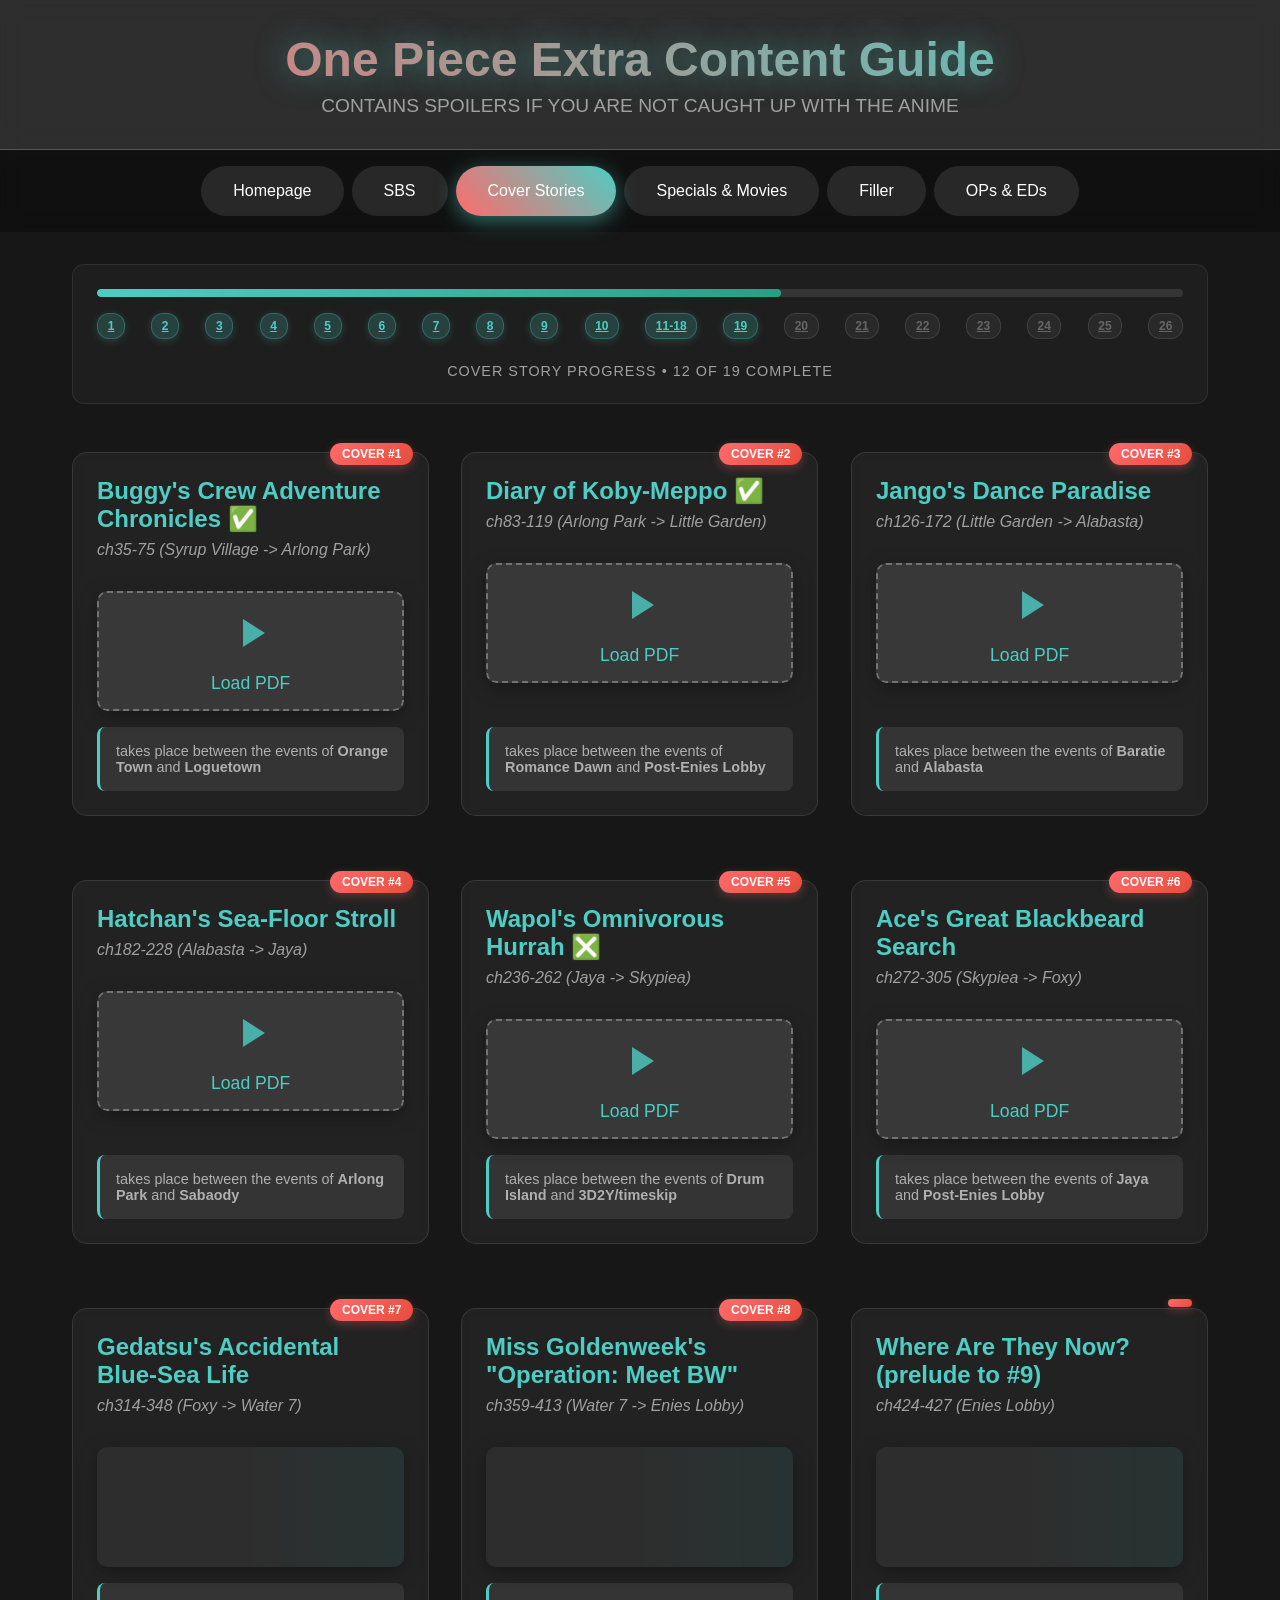
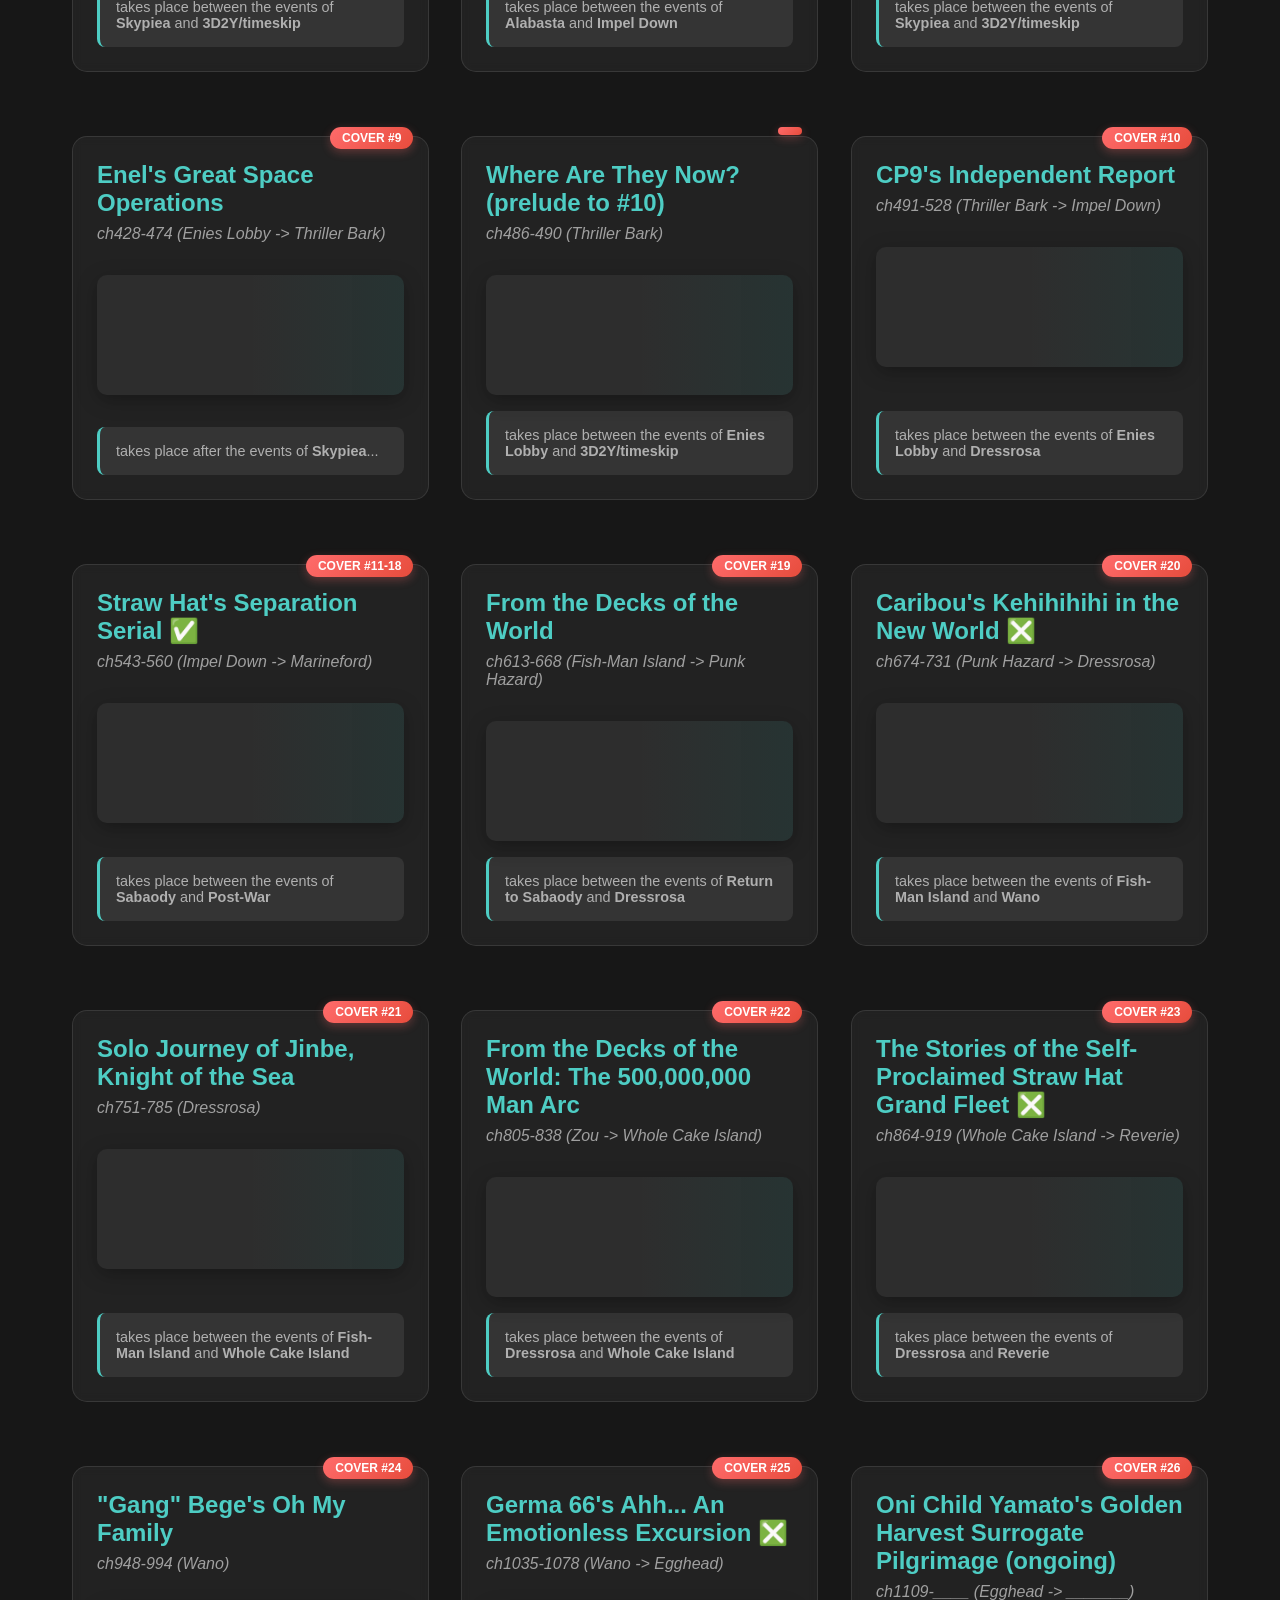
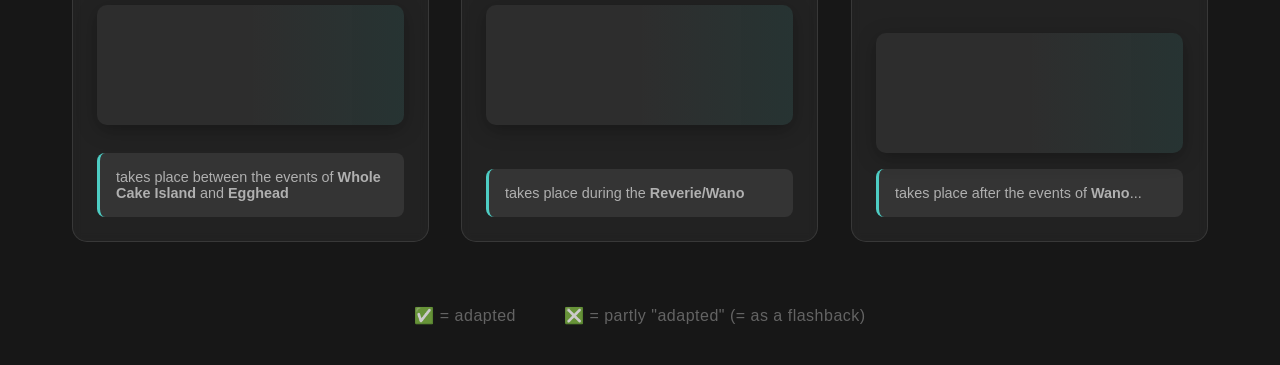
==== index.html @ 6fab6f2f "fix: (SBS) lightbox" ====
<!DOCTYPE html>
<html lang="en">
<head>
    <meta charset="UTF-8" />
    <meta name="viewport" content="width=device-width, initial-scale=1.0" />
    <title>Extra Content Guide</title>

    <!-- Favicon -->
    <link rel="icon" href="Luffy.ico">

    <!-- General Meta Tags -->
    <meta name="description" content="a comprehensive overview on all One Piece extra content" />

    <!-- Open Graph / Social Media Meta Tags -->
    <meta property="og:type" content="website" />
    <meta property="og:title" content="One Piece Extra Content Guide" />
    <meta property="og:description" content="a comprehensive overview on all One Piece extra content" />
    <meta property="og:image" content="https://strawhatfiles.github.io/extra-content/icon.jpg" />

    <!-- Twitter Card Meta Tags -->
    <meta name="twitter:card" content="summary" />
    <meta name="twitter:title" content="One Piece Extra Content Guide" />
    <meta name="twitter:description" content="a comprehensive overview on all One Piece extra content" />
    <meta name="twitter:image" content="https://strawhatfiles.github.io/extra-content/icon.jpg" />

    <!-- Preconnect to External Domains -->
    <link rel="preconnect" href="https://drive.google.com" />
    <link rel="preconnect" href="https://www.youtube-nocookie.com" />
    <link rel="preconnect" href="https://www.netflix.com" />

    <!-- Stylesheet + Version-Based Cache Busting -->
    <link rel="stylesheet" href="styles.css?v=0.9.3" />
    <script>const SITE_VERSION = "0.9.3";</script>
</head>
<body>
<div class="header">
    <h1>One Piece Extra Content Guide</h1>
    <p class="subtitle">CONTAINS SPOILERS IF YOU ARE NOT CAUGHT UP WITH THE ANIME</p>
</div>

<button id="scrollToggle" class="btn btn-secondary scroll-btn" aria-label="Scroll">
    <svg id="scrollIcon" xmlns="http://www.w3.org/2000/svg" width="20" height="20" fill="none" stroke="currentColor" stroke-width="2" stroke-linecap="round" stroke-linejoin="round" viewBox="0 0 24 24">
        <path d="m18 15-6-6-6 6" />
    </svg>
</button>

<div class="tab-container">
    <button class="tab" onclick="showTab('homepage')">Homepage</button>
    <button class="tab" onclick="showTab('sbs')">SBS</button>
    <button class="tab active" onclick="showTab('cover-stories')">Cover Stories</button>
    <button class="tab" onclick="showTab('specials-movies')">Specials & Movies</button>
    <button class="tab" onclick="showTab('filler')">Filler</button>
    <button class="tab" onclick="showTab('ops-eds')">OPs & EDs</button>
</div>

<div class="content">
    <!-- Homepage Tab -->
    <div id="homepage" class="tab-content"></div>

    <!-- (Important) SBS Tab -->
    <div id="sbs" class="tab-content">
        <h2 style="margin: 2rem 0; color: #4ecdc4;">Thousand Sunny</h2>

        <div class="warning-box" style="background: rgba(78, 205, 196, 0.15); border: 1px solid rgba(78, 205, 196, 0.3); color: #4ecdc4; border-left: 4px solid #4ecdc4; margin-bottom: 2rem;">
            <span class="warning-icon">📺</span>
            <div>
                There was a special, advertising movie #11, in which the Sunny was introduced by the Straw Hats, based on Oda's drawing & various blueprints from SBSs!
            </div>
        </div>

        <div class="sunny-gallery" style="display: grid; grid-template-columns: 1fr; gap: 1rem; margin-bottom: 2rem;">
            <div class="sunny-item">
                <img
                        src="embeds/SBS/Thousand Sunny (from special for 11th movie)/06 - The bathroom.webp"
                        alt="The bathroom"
                        style="width: 100%; height: auto; border-radius: 8px; box-shadow: 0 3px 15px rgba(0, 0, 0, 0.3); cursor: pointer;"
                        onclick="openLightbox(this.src)"
                />
                <p style="text-align: center; color: #888; font-size: 0.8rem; margin-top: 0.5rem; opacity: 0.8;">The bathroom</p>
            </div>

            <div class="sunny-item">
                <img
                        src="embeds/SBS/Thousand Sunny (from special for 11th movie)/01 - The boys' room.webp"
                        alt="The boys' room"
                        style="width: 100%; height: auto; border-radius: 8px; box-shadow: 0 3px 15px rgba(0, 0, 0, 0.3); cursor: pointer;"
                        onclick="openLightbox(this.src)"
                />
                <p style="text-align: center; color: #888; font-size: 0.8rem; margin-top: 0.5rem; opacity: 0.8;">The boys' room</p>
            </div>

            <div class="sunny-item">
                <img
                        src="embeds/SBS/Thousand Sunny (from special for 11th movie)/02 - The girls' room.webp"
                        alt="The girls' room"
                        style="width: 100%; height: auto; border-radius: 8px; box-shadow: 0 3px 15px rgba(0, 0, 0, 0.3); cursor: pointer;"
                        onclick="openLightbox(this.src)"
                />
                <p style="text-align: center; color: #888; font-size: 0.8rem; margin-top: 0.5rem; opacity: 0.8;">The girls' room</p>
            </div>

            <div class="sunny-item">
                <img
                        src="embeds/SBS/Thousand Sunny (from special for 11th movie)/03 - The kitchen.webp"
                        alt="The kitchen"
                        style="width: 100%; height: auto; border-radius: 8px; box-shadow: 0 3px 15px rgba(0, 0, 0, 0.3); cursor: pointer;"
                        onclick="openLightbox(this.src)"
                />
                <p style="text-align: center; color: #888; font-size: 0.8rem; margin-top: 0.5rem; opacity: 0.8;">The kitchen</p>
            </div>

            <div class="sunny-item">
                <img
                        src="embeds/SBS/Thousand Sunny (from special for 11th movie)/05 - The aquarium bar.webp"
                        alt="The aquarium bar"
                        style="width: 100%; height: auto; border-radius: 8px; box-shadow: 0 3px 15px rgba(0, 0, 0, 0.3); cursor: pointer;"
                        onclick="openLightbox(this.src)"
                />
                <p style="text-align: center; color: #888; font-size: 0.8rem; margin-top: 0.5rem; opacity: 0.8;">The aquarium bar</p>
            </div>

            <div class="sunny-item">
                <img
                        src="embeds/SBS/Thousand Sunny (from special for 11th movie)/07 - The library.webp"
                        alt="The library"
                        style="width: 100%; height: auto; border-radius: 8px; box-shadow: 0 3px 15px rgba(0, 0, 0, 0.3); cursor: pointer;"
                        onclick="openLightbox(this.src)"
                />
                <p style="text-align: center; color: #888; font-size: 0.8rem; margin-top: 0.5rem; opacity: 0.8;">The library</p>
            </div>

            <div class="sunny-item">
                <img
                        src="embeds/SBS/Thousand Sunny (from special for 11th movie)/08 - Usopp Factory.webp"
                        alt="Usopp Factory"
                        style="width: 100%; height: auto; border-radius: 8px; box-shadow: 0 3px 15px rgba(0, 0, 0, 0.3); cursor: pointer;"
                        onclick="openLightbox(this.src)"
                />
                <p style="text-align: center; color: #888; font-size: 0.8rem; margin-top: 0.5rem; opacity: 0.8;">Usopp Factory</p>
            </div>

            <div class="sunny-item">
                <img
                        src="embeds/SBS/Thousand Sunny (from special for 11th movie)/09 - Franky's workshop.webp"
                        alt="Franky's workshop"
                        style="width: 100%; height: auto; border-radius: 8px; box-shadow: 0 3px 15px rgba(0, 0, 0, 0.3); cursor: pointer;"
                        onclick="openLightbox(this.src)"
                />
                <p style="text-align: center; color: #888; font-size: 0.8rem; margin-top: 0.5rem; opacity: 0.8;">Franky's workshop</p>
            </div>

            <div class="sunny-item">
                <img
                        src="embeds/SBS/Thousand Sunny (from special for 11th movie)/04 - The sick bay.webp"
                        alt="The sick bay"
                        style="width: 100%; height: auto; border-radius: 8px; box-shadow: 0 3px 15px rgba(0, 0, 0, 0.3); cursor: pointer;"
                        onclick="openLightbox(this.src)"
                />
                <p style="text-align: center; color: #888; font-size: 0.8rem; margin-top: 0.5rem; opacity: 0.8;">The sick bay</p>
            </div>

            <div class="sunny-item">
                <img
                        src="embeds/SBS/Thousand Sunny (from special for 11th movie)/10 - Zoro's training room & crow's nest.webp"
                        alt="Zoro's training room and crow's nest"
                        style="width: 100%; height: auto; border-radius: 8px; box-shadow: 0 3px 15px rgba(0, 0, 0, 0.3); cursor: pointer;"
                        onclick="openLightbox(this.src)"
                />
                <p style="text-align: center; color: #888; font-size: 0.8rem; margin-top: 0.5rem; opacity: 0.8;">Zoro's training room & crow's nest</p>
            </div>
        </div>

        <div style="display: flex; gap: 2rem; margin: 2rem 0; align-items: flex-start;">
            <div style="flex: 1; min-width: 0;">
                <h2 style="margin: 0 0 1rem 0; color: #4ecdc4; font-size: 1.2rem;">7(+1) Warlords as Children <span style="color: #26887e; font-size: 0.8em;">(Vol. 63 – Fish-Man Island Arc)</span></h2>
                <img
                        src="embeds/SBS/SBS Vol.63 - Shichibukai as Children.webp"
                        alt="Shichibukai as Children"
                        style="width: 100%; height: auto; border-radius: 8px; box-shadow: 0 3px 15px rgba(0, 0, 0, 0.3); cursor: pointer;"
                        onclick="openLightbox(this.src)"
                />
                <p style="color: #888; font-size: 0.75rem; margin: 0.5rem 0 0 0; font-style: italic; text-align: center; width: 100%;">Jinbe, Mihawk, Moria, Hancock, Crocodile, Kuma, Doflamingo, Teach</p>
            </div>
            <div style="flex: 1; min-width: 0;">
                <h2 style="margin: 0 0 1rem 0; color: #4ecdc4; font-size: 1.2rem;">11(-2) Supernovas as Children <span style="color: #26887e; font-size: 0.8em;">(Vol. 64 – Fish-Man Island Arc)</span></h2>
                <img
                        src="embeds/SBS/SBS Vol.64 - non-Straw Hat Supernovas as Children.webp"
                        alt="Supernovas as Children"
                        style="width: 100%; height: auto; border-radius: 8px; box-shadow: 0 3px 15px rgba(0, 0, 0, 0.3); cursor: pointer;"
                        onclick="openLightbox(this.src)"
                />
                <p style="color: #888; font-size: 0.75rem; margin: 0.5rem 0 0 0; font-style: italic; text-align: center; width: 100%;">Apoo, Law, Killer, Drake, Bege, Hawkins, Bonney, Kidd, Urouge</p>
            </div>
        </div>
        <div class="warning-box yellow">
            <span class="warning-icon">📝</span>
            <div>
                <strong>Urouge in the present story has (the for Birkans typical) downward-pointing wings</strong> – just like all of Enel's troops (Satori, Gedatsu, Shura, Ohm, and the rest of his goons) did –
                <strong>however,</strong> according to this SBS, <strong>he seems to have been born(?) Skypiean</strong>.
            </div>
        </div>

        <h2 style="margin: 2rem 0; color: #4ecdc4;">...</h2>
    </div>

    <!-- Cover Stories Tab -->
    <div id="cover-stories" class="tab-content active">

        <div class="progress-counter">
            <div class="progress-bar-container">
                <div class="progress-bar">
                    <div class="progress-fill"></div>
                </div>
                <div class="progress-markers">
                    <a href="#cover-story-1" class="marker completed" data-number="1">1</a>
                    <a href="#cover-story-2" class="marker completed" data-number="2">2</a>
                    <a href="#cover-story-3" class="marker completed" data-number="3">3</a>
                    <a href="#cover-story-4" class="marker completed" data-number="4">4</a>
                    <a href="#cover-story-5" class="marker completed" data-number="5">5</a>
                    <a href="#cover-story-6" class="marker completed" data-number="6">6</a>
                    <a href="#cover-story-7" class="marker completed" data-number="7">7</a>
                    <a href="#cover-story-8" class="marker completed" data-number="8">8</a>
                    <a href="#cover-story-9" class="marker completed" data-number="9">9</a>
                    <a href="#cover-story-10" class="marker completed" data-number="10">10</a>
                    <a href="#cover-story-11_18" class="marker completed" data-number="11-18">11-18</a>
                    <a href="#cover-story-19" class="marker completed" data-number="19">19</a>
                    <a href="#cover-story-20" class="marker incomplete" data-number="20">20</a>
                    <a href="#cover-story-21" class="marker incomplete" data-number="21">21</a>
                    <a href="#cover-story-22" class="marker incomplete" data-number="22">22</a>
                    <a href="#cover-story-23" class="marker incomplete" data-number="23">23</a>
                    <a href="#cover-story-24" class="marker incomplete" data-number="24">24</a>
                    <a href="#cover-story-25" class="marker incomplete" data-number="25">25</a>
                    <a href="#cover-story-26" class="marker incomplete" data-number="26">26</a>
                </div>
            </div>
            <p class="progress-label">Cover Story Progress • 12 of 19 Complete</p>
        </div>

        <div class="load-all-container" id="mobileLoadAllContainer" style="display: none;">
            <button class="load-all-btn" onclick="loadAllPDFs()" id="loadAllBtn">
                <svg width="20" height="20" viewBox="0 0 24 24" fill="currentColor">
                    <path d="M8 5v14l11-7z" />
                </svg>
                Load All PDFs
            </button>
        </div>

        <div class="cover-stories-grid">
            <div class="cover-story" data-number="COVER #1" id="cover-story-1">
                <div class="cover-story-content">
                    <h3>Buggy's Crew Adventure Chronicles ✅</h3>
                    <p class="chapters">ch35-75 (Syrup Village -> Arlong Park)</p>
                    <div class="pdf-container" id="pdf-1"></div>
                    <div class="info-box">takes place between the events of <strong>Orange Town</strong> and <strong>Loguetown</strong></div>
                </div>
            </div>

            <div class="cover-story" data-number="COVER #2" id="cover-story-2">
                <div class="cover-story-content">
                    <h3>Diary of Koby-Meppo ✅</h3>
                    <p class="chapters">ch83-119 (Arlong Park -> Little Garden)</p>
                    <div class="pdf-container" id="pdf-2"></div>
                    <div class="info-box">takes place between the events of <strong>Romance Dawn</strong> and <strong>Post-Enies Lobby</strong></div>
                </div>
            </div>

            <div class="cover-story" data-number="COVER #3" id="cover-story-3">
                <div class="cover-story-content">
                    <h3>Jango's Dance Paradise</h3>
                    <p class="chapters">ch126-172 (Little Garden -> Alabasta)</p>
                    <div class="pdf-container" id="pdf-3"></div>
                    <div class="info-box">takes place between the events of <strong>Baratie</strong> and <strong>Alabasta</strong></div>
                </div>
            </div>

            <div class="cover-story" data-number="COVER #4" id="cover-story-4">
                <div class="cover-story-content">
                    <h3>Hatchan's Sea-Floor Stroll</h3>
                    <p class="chapters">ch182-228 (Alabasta -> Jaya)</p>
                    <div class="pdf-container" id="pdf-4"></div>
                    <div class="info-box">takes place between the events of <strong>Arlong Park</strong> and <strong>Sabaody</strong></div>
                </div>
            </div>

            <div class="cover-story" data-number="COVER #5" id="cover-story-5">
                <div class="cover-story-content">
                    <h3>Wapol's Omnivorous Hurrah ❎</h3>
                    <p class="chapters">ch236-262 (Jaya -> Skypiea)</p>
                    <div class="pdf-container" id="pdf-5"></div>
                    <div class="info-box">takes place between the events of <strong>Drum Island</strong> and <strong>3D2Y/timeskip</strong></div>
                </div>
            </div>

            <div class="cover-story" data-number="COVER #6" id="cover-story-6">
                <div class="cover-story-content">
                    <h3>Ace's Great Blackbeard Search</h3>
                    <p class="chapters">ch272-305 (Skypiea -> Foxy)</p>
                    <div class="pdf-container" id="pdf-6"></div>
                    <div class="info-box">takes place between the events of <strong>Jaya</strong> and <strong>Post-Enies Lobby</strong></div>
                </div>
            </div>

            <div class="cover-story" data-number="COVER #7" id="cover-story-7">
                <div class="cover-story-content">
                    <h3>Gedatsu's Accidental Blue-Sea Life</h3>
                    <p class="chapters">ch314-348 (Foxy -> Water 7)</p>
                    <div class="pdf-container" id="pdf-7"></div>
                    <div class="info-box">takes place between the events of <strong>Skypiea</strong> and <strong>3D2Y/timeskip</strong></div>
                </div>
            </div>

            <div class="cover-story" data-number="COVER #8" id="cover-story-8">
                <div class="cover-story-content">
                    <h3>Miss Goldenweek's "Operation: Meet BW"</h3>
                    <p class="chapters">ch359-413 (Water 7 -> Enies Lobby)</p>
                    <div class="pdf-container" id="pdf-8"></div>
                    <div class="info-box">takes place between the events of <strong>Alabasta</strong> and <strong>Impel Down</strong></div>
                </div>
            </div>

            <div class="cover-story">
                <div class="cover-story-content">
                    <h3>Where Are They Now? (prelude to #9)</h3>
                    <p class="chapters">ch424-427 (Enies Lobby)</p>
                    <div class="pdf-container" id="pdf-9"></div>
                    <div class="info-box">takes place between the events of <strong>Skypiea</strong> and <strong>3D2Y/timeskip</strong></div>
                </div>
            </div>

            <div class="cover-story" data-number="COVER #9" id="cover-story-9">
                <div class="cover-story-content">
                    <h3>Enel's Great Space Operations</h3>
                    <p class="chapters">ch428-474 (Enies Lobby -> Thriller Bark)</p>
                    <div class="pdf-container" id="pdf-10"></div>
                    <div class="info-box">takes place after the events of <strong>Skypiea</strong>...</div>
                </div>
            </div>

            <div class="cover-story">
                <div class="cover-story-content">
                    <h3>Where Are They Now? (prelude to #10)</h3>
                    <p class="chapters">ch486-490 (Thriller Bark)</p>
                    <div class="pdf-container" id="pdf-11"></div>
                    <div class="info-box">takes place between the events of <strong>Enies Lobby</strong> and <strong>3D2Y/timeskip</strong></div>
                </div>
            </div>

            <div class="cover-story" data-number="COVER #10" id="cover-story-10">
                <div class="cover-story-content">
                    <h3>CP9's Independent Report</h3>
                    <p class="chapters">ch491-528 (Thriller Bark -> Impel Down)</p>
                    <div class="pdf-container" id="pdf-12"></div>
                    <div class="info-box">takes place between the events of <strong>Enies Lobby</strong> and <strong>Dressrosa</strong></div>
                </div>
            </div>

            <div class="cover-story" data-number="COVER #11-18" id="cover-story-11_18">
                <div class="cover-story-content">
                    <h3>Straw Hat's Separation Serial ✅</h3>
                    <p class="chapters">ch543-560 (Impel Down -> Marineford)</p>
                    <div class="pdf-container" id="pdf-13"></div>
                    <div class="info-box">takes place between the events of <strong>Sabaody</strong> and <strong>Post-War</strong></div>
                </div>
            </div>

            <div class="cover-story" data-number="COVER #19" id="cover-story-19">
                <div class="cover-story-content">
                    <h3>From the Decks of the World</h3>
                    <p class="chapters">ch613-668 (Fish-Man Island -> Punk Hazard)</p>
                    <div class="pdf-container" id="pdf-14"></div>
                    <div class="info-box">takes place between the events of <strong>Return to Sabaody</strong> and <strong>Dressrosa</strong></div>
                </div>
            </div>

            <div class="cover-story" data-number="COVER #20" id="cover-story-20">
                <div class="cover-story-content">
                    <h3>Caribou's Kehihihihi in the New World ❎</h3>
                    <p class="chapters">ch674-731 (Punk Hazard -> Dressrosa)</p>
                    <div class="pdf-container" id="pdf-15"></div>
                    <div class="info-box">takes place between the events of <strong>Fish-Man Island</strong> and <strong>Wano</strong></div>
                </div>
            </div>

            <div class="cover-story" data-number="COVER #21" id="cover-story-21">
                <div class="cover-story-content">
                    <h3>Solo Journey of Jinbe, Knight of the Sea</h3>
                    <p class="chapters">ch751-785 (Dressrosa)</p>
                    <div class="pdf-container" id="pdf-16"></div>
                    <div class="info-box">takes place between the events of <strong>Fish-Man Island</strong> and <strong>Whole Cake Island</strong></div>
                </div>
            </div>

            <div class="cover-story" data-number="COVER #22" id="cover-story-22">
                <div class="cover-story-content">
                    <h3>From the Decks of the World: The 500,000,000 Man Arc</h3>
                    <p class="chapters">ch805-838 (Zou -> Whole Cake Island)</p>
                    <div class="pdf-container" id="pdf-17"></div>
                    <div class="info-box">takes place between the events of <strong>Dressrosa</strong> and <strong>Whole Cake Island</strong></div>
                </div>
            </div>

            <div class="cover-story" data-number="COVER #23" id="cover-story-23">
                <div class="cover-story-content">
                    <h3>The Stories of the Self-Proclaimed Straw Hat Grand Fleet ❎</h3>
                    <p class="chapters">ch864-919 (Whole Cake Island -> Reverie)</p>
                    <div class="pdf-container" id="pdf-18"></div>
                    <div class="info-box">takes place between the events of <strong>Dressrosa</strong> and <strong>Reverie</strong></div>
                </div>
            </div>

            <div class="cover-story" data-number="COVER #24" id="cover-story-24">
                <div class="cover-story-content">
                    <h3>"Gang" Bege's Oh My Family</h3>
                    <p class="chapters">ch948-994 (Wano)</p>
                    <div class="pdf-container" id="pdf-19"></div>
                    <div class="info-box">takes place between the events of <strong>Whole Cake Island</strong> and <strong>Egghead</strong></div>
                </div>
            </div>

            <div class="cover-story" data-number="COVER #25" id="cover-story-25">
                <div class="cover-story-content">
                    <h3>Germa 66's Ahh... An Emotionless Excursion ❎</h3>
                    <p class="chapters">ch1035-1078 (Wano -> Egghead)</p>
                    <div class="pdf-container" id="pdf-20"></div>
                    <div class="info-box">takes place during the <strong>Reverie/Wano</strong></div>
                </div>
            </div>

            <div class="cover-story" data-number="COVER #26" id="cover-story-26">
                <div class="cover-story-content">
                    <h3>Oni Child Yamato's Golden Harvest Surrogate Pilgrimage (ongoing)</h3>
                    <p class="chapters">ch1109-____ (Egghead -> _______)</p>
                    <div class="pdf-container" id="pdf-21"></div>
                    <div class="info-box">takes place after the events of <strong>Wano</strong>...</div>
                </div>
            </div>
        </div>

        <div class="legend-notice">
            ✅ = adapted
            <span>❎ = partly "adapted" (= as a flashback)</span>
        </div>
    </div>

    <!-- Specials & Movies Tab -->
    <div id="specials-movies" class="tab-content">
        <div class="warning-box" style="background: rgba(78, 205, 196, 0.15); border: 1px solid rgba(78, 205, 196, 0.3); color: #4ecdc4; border-left: 4px solid #4ecdc4; margin-bottom: 2rem;">
            <span class="warning-icon">📁</span>
            <div>
                All Movies and Specials that aren't on streaming platforms in NA are in this
                <a
                        href="https://drive.google.com/drive/u/0/folders/1_UN22z2VXOKHL72rzLJpDbEVxyOMoynZ"
                        style="color: #ff6b6b; text-decoration: underline; transition: all 0.3s ease;"
                        target="_blank"
                        onmouseover="this.style.color='#4ecdc4'; this.style.transform='translateX(3px)'"
                        onmouseout="this.style.color='#ff6b6b'; this.style.transform='translateX(0)'"
                >
                    Google Drive
                </a>
                .
                <div></div>
                <strong>They do have subtitles, but to display them you have to download the video & view it using VLC Media Player!</strong>
            </div>
        </div>

        <h2 style="margin: 2rem 0; color: #4ecdc4;">Canon Specials</h2>

        <div class="specials-grid">
            <div class="special-item">
                <h4>Monsters: 103 Mercies Dragon Damnation (2024)</h4>
                <div class="special-embed" style="aspect-ratio: unset; height: auto;">
                    <img src="embeds/posters/Monsters.jpg" alt="Monsters: 103 Mercies Dragon Damnation" />
                </div>
                <p>This is an adaptation of a one-shot, that was written by Oda in 1994, before he started working on One Piece.</p>
                <p><em>Despite being a standalone, its main lead is part of the One Piece canon.</em></p>
                <p class="episodes"><a href="https://www.netflix.com/title/81733654" class="special-link" target="_blank">Viewable on Netflix</a><span style="color: #d0d0d0; margin-left: 10px;">(25min)</span></p>
            </div>

            <div class="special-item">
                <div class="title-with-download">
                    <h4>One Piece Film Strong World: Episode 0 (2010)</h4>
                    <a href="https://drive.google.com/uc?export=download&id=1dO-WvswITNLInom-td2bHo0qh28fzYtr" class="download-btn" target="_blank">
                        <svg width="16" height="16" viewBox="0 0 16 16" fill="currentColor">
                            <path d="M8 12l-4-4h2.5V2h3v6H12l-4 4z" />
                            <path d="M2 14h12v1H2v-1z" />
                        </svg>
                    </a>
                </div>
                <div class="special-embed clickable-video" onclick="window.open('https://drive.google.com/file/d/1dO-WvswITNLInom-td2bHo0qh28fzYtr/preview', '_blank')">
                    <img src="embeds/posters/Episode 0.png" alt="One Piece Film Strong World: Episode 0" />
                    <div class="play-overlay">
                        <svg width="64" height="64" viewBox="0 0 24 24" fill="currentColor">
                            <path d="M8 5v14l11-7z" />
                        </svg>
                    </div>
                </div>
                <p>This is an adaptation of the one-shot "Chapter 0", which was written by Oda and released alongside one of the Marineford chapters.</p>
                <p>
                    <em>The events of this episode are canon & <u>also good to have as context going into Movie #10 (One Piece Film: Strong World)</u>.</em>
                </p>
                <div class="warning-box yellow">
                    <span class="warning-icon">⚠️</span>
                    For some reason they thought it would be a good idea to basically spoil the majority of the movie in the preview for this episode...
                    <strong>So be careful & skip about a quarter of the way into the video, and then backtrack to 1:45</strong>
                </div>
                <div class="warning-box" style="background: rgba(78, 205, 196, 0.15); border: 1px solid rgba(78, 205, 196, 0.3); color: #4ecdc4; border-left: 4px solid #4ecdc4;">
                    <span class="warning-icon">🎵</span>
                    <div>
                        <strong>Important:</strong> For better audio quality, go to <em>Audio → Audio Track →</em> and change it to
                        <strong>
                            <em>"Japanese 2.0 <u>DVD</u> - [Japanese]"</em>
                        </strong>
                    </div>
                </div>
            </div>
        </div>

        <h2 style="margin: 2rem 0; color: #4ecdc4;">Movies <span style="color: #26887e; font-size: 0.8em;">(written and/or supervised by Oda)</span></h2>

        <div class="specials-grid">
            <div class="special-item">
                <h4>#10 – One Piece Film: Strong World (2009)</h4>
                <p>takes place between the events of Thriller Bark and Sabaody</p>
                <div class="special-embed movie-poster">
                    <img src="embeds/posters/Strong World.png" alt="One Piece Film: Strong World" />
                </div>
                <p class="episodes" style="display: flex; justify-content: space-between; align-items: baseline;">
                            <span>
                                <a href="https://www.netflix.com/title/80998781" class="special-link" target="_blank">Viewable on Netflix</a>
                                <span style="color: #d0d0d0; margin-left: 10px;">(1h 55m)</span>
                            </span>
                    <span style="color: #888; font-size: 0.8em; font-style: italic; line-height: 1;">recommended to watch "Episode 0" before this</span>
                </p>
            </div>

            <div class="special-item">
                <h4>#12 – One Piece Film: Z (2012)</h4>
                <p>takes place between the events of Fish-Man Island and Punk Hazard</p>
                <div class="special-embed movie-poster">
                    <img src="embeds/posters/Z.jpg" alt="One Piece Film: Z" />
                </div>
                <p class="episodes"><a href="https://www.netflix.com/title/80198443" class="special-link" target="_blank">Viewable on Netflix</a><span style="color: #d0d0d0; margin-left: 10px;">(1h 48m)</span></p>
            </div>
        </div>

        <h2 style="margin: 2rem 0; color: #4ecdc4;">Non-Canon Specials <span style="color: #26887e; font-size: 0.8em;">(all ~5min)</span></h2>

        <div class="non-canon-grid">
            <div class="nissin-container">
                <h4>Nissin "Hungry Days" Cup Noodle - Promotional Series <span style="color: #26887e; font-size: 0.8em;">(by Studio Shaft)</span></h4>
                <div class="nissin-grid">
                    <div class="nissin-item">
                        <h5>Zoro</h5>
                        <div class="nissin-embed clickable-video" onclick="window.open('https://www.youtube-nocookie.com/embed/FgXzaiYKRaI?si=w2sRvd7zXvD_vtFb', '_blank')">
                            <img src="embeds/thumbnails/Hungry Days/Zoro.jpg" alt="Zoro" />
                            <div class="play-overlay">
                                <svg width="64" height="64" viewBox="0 0 24 24" fill="currentColor">
                                    <path d="M8 5v14l11-7z" />
                                </svg>
                            </div>
                        </div>
                    </div>

                    <div class="nissin-item">
                        <h5>Nami</h5>
                        <div class="nissin-embed clickable-video" onclick="window.open('https://www.youtube-nocookie.com/embed/vHU7UrD8atY?si=j8A7Vdhqvw0U6XHY', '_blank')">
                            <img src="embeds/thumbnails/Hungry Days/Nami.jpg" alt="Nami" />
                            <div class="play-overlay">
                                <svg width="64" height="64" viewBox="0 0 24 24" fill="currentColor">
                                    <path d="M8 5v14l11-7z" />
                                </svg>
                            </div>
                        </div>
                    </div>

                    <div class="nissin-item">
                        <h5>Vivi</h5>
                        <div class="nissin-embed clickable-video" onclick="window.open('https://www.youtube-nocookie.com/embed/H72C0CzereI?si=oteElik737fZEsyV', '_blank')">
                            <img src="embeds/thumbnails/Hungry Days/Vivi.jpg" alt="Vivi" />
                            <div class="play-overlay">
                                <svg width="64" height="64" viewBox="0 0 24 24" fill="currentColor">
                                    <path d="M8 5v14l11-7z" />
                                </svg>
                            </div>
                        </div>
                    </div>

                    <div class="nissin-item">
                        <h5>Marineford</h5>
                        <div class="nissin-embed clickable-video" onclick="window.open('https://www.youtube-nocookie.com/embed/U4-71D75KcI?si=T5kKyxoCo4maXYrx', '_blank')">
                            <img src="embeds/thumbnails/Hungry Days/Marineford.jpg" alt="Marineford" />
                            <div class="play-overlay">
                                <svg width="64" height="64" viewBox="0 0 24 24" fill="currentColor">
                                    <path d="M8 5v14l11-7z" />
                                </svg>
                            </div>
                        </div>
                    </div>
                </div>

                <div class="bump-of-chicken-section">
                    <h5>Hungry Days × One Piece × Bump of Chicken</h5>
                    <p class="bump-disclaimer">Animated music video of the full song (by Bump of Chicken) from the 4 short Nissin Noodle commercials</p>
                    <div class="bump-embed clickable-video" onclick="window.open('https://www.youtube-nocookie.com/embed/x5Prd-CQNnk?si=BWhbDbmSxOIHL6Gb', '_blank')">
                        <img src="embeds/thumbnails/Bump of Chicken.jpg" alt="Hungry Days × One Piece × Bump of Chicken" />
                        <div class="play-overlay">
                            <svg width="64" height="64" viewBox="0 0 24 24" fill="currentColor">
                                <path d="M8 5v14l11-7z"/>
                            </svg>
                        </div>
                    </div>
                </div>
            </div>

            <div class="extra-content-divider">
                <div class="extra-content-label">
                            <span>
                                <svg viewBox="0 0 24 24">
                                    <path d="M12 2l3.09 6.26L22 9.27l-5 4.87 1.18 6.88L12 17.77l-6.18 3.25L7 14.14 2 9.27l6.91-1.01L12 2z" />
                                </svg>
                                Fun Extra Side Content
                                <svg viewBox="0 0 24 24">
                                    <path d="M12 2l3.09 6.26L22 9.27l-5 4.87 1.18 6.88L12 17.77l-6.18 3.25L7 14.14 2 9.27l6.91-1.01L12 2z" />
                                </svg>
                            </span>
                </div>
            </div>

            <div class="non-canon-row-1">
                <div class="non-canon-item">
                    <div class="title-with-download">
                        <h4>Jango's Dance Carnival</h4>
                        <a href="https://drive.google.com/uc?export=download&id=1v_w9zLJB4Ugf3tBjqUPnC5J2Pq9dWjLC" class="download-btn" target="_blank">
                            <svg width="16" height="16" viewBox="0 0 16 16" fill="currentColor">
                                <path d="M8 12l-4-4h2.5V2h3v6H12l-4 4z" />
                                <path d="M2 14h12v1H2v-1z" />
                            </svg>
                        </a>
                    </div>
                    <div class="non-canon-embed clickable-video" onclick="window.open('https://drive.google.com/file/d/1v_w9zLJB4Ugf3tBjqUPnC5J2Pq9dWjLC/preview', '_blank')">
                        <img src="embeds/posters/Jango's Dance Carnival.png" alt="Jango's Dance Carnival" />
                        <div class="play-overlay">
                            <svg width="64" height="64" viewBox="0 0 24 24" fill="currentColor">
                                <path d="M8 5v14l11-7z" />
                            </svg>
                        </div>
                    </div>
                </div>

                <div class="non-canon-item">
                    <div class="title-with-download">
                        <h4>Soccer King of Dreams</h4>
                        <a href="https://drive.google.com/uc?export=download&id=1OSjAd2iq4zgGgd87gdqY43Y8VfzirxFF" class="download-btn" target="_blank">
                            <svg width="16" height="16" viewBox="0 0 16 16" fill="currentColor">
                                <path d="M8 12l-4-4h2.5V2h3v6H12l-4 4z" />
                                <path d="M2 14h12v1H2v-1z" />
                            </svg>
                        </a>
                    </div>
                    <div class="non-canon-embed clickable-video" onclick="window.open('https://drive.google.com/file/d/1OSjAd2iq4zgGgd87gdqY43Y8VfzirxFF/preview', '_blank')">
                        <img src="embeds/posters/Soccer King of Dreams.png" alt="Soccer King of Dreams" />
                        <div class="play-overlay">
                            <svg width="64" height="64" viewBox="0 0 24 24" fill="currentColor">
                                <path d="M8 5v14l11-7z" />
                            </svg>
                        </div>
                    </div>
                </div>

                <div class="non-canon-item">
                    <div class="title-with-download">
                        <h4>The Pirate Baseball King</h4>
                        <a href="https://drive.google.com/uc?export=download&id=1rqYl8RCaqb8qz_1TbgvvV3AhWhIwm3zs" class="download-btn" target="_blank">
                            <svg width="16" height="16" viewBox="0 0 16 16" fill="currentColor">
                                <path d="M8 12l-4-4h2.5V2h3v6H12l-4 4z" />
                                <path d="M2 14h12v1H2v-1z" />
                            </svg>
                        </a>
                    </div>
                    <div class="non-canon-embed clickable-video" onclick="window.open('https://drive.google.com/file/d/1rqYl8RCaqb8qz_1TbgvvV3AhWhIwm3zs/preview', '_blank')">
                        <img src="embeds/posters/The Pirate Baseball King.png" alt="The Pirate Baseball King" />
                        <div class="play-overlay">
                            <svg width="64" height="64" viewBox="0 0 24 24" fill="currentColor">
                                <path d="M8 5v14l11-7z" />
                            </svg>
                        </div>
                    </div>
                </div>
            </div>
        </div>

        <h2 style="margin: 2rem 0; color: #4ecdc4;">Non-Canon Movies <span style="color: #26887e; font-size: 0.8em;">(both =1h 35m)</span><span style="color: #26887e; font-size: 0.8em;"></span></h2>

        <div class="specials-grid">
            <div class="special-item">
                <div class="title-with-download">
                    <h4>#04 – One Piece The Movie: Dead End Adventure (2003)</h4>
                    <a href="https://drive.google.com/uc?export=download&id=1TO2XXpoBMhWogbIaAxOibeBE6MoiPJ8T" class="download-btn" target="_blank">
                        <svg width="16" height="16" viewBox="0 0 16 16" fill="currentColor">
                            <path d="M8 12l-4-4h2.5V2h3v6H12l-4 4z" />
                            <path d="M2 14h12v1H2v-1z" />
                        </svg>
                    </a>
                </div>
                <p>takes place between the events of Alabasta and Jaya</p>
                <div class="special-embed clickable-video" onclick="window.open('https://drive.google.com/file/d/1TO2XXpoBMhWogbIaAxOibeBE6MoiPJ8T/preview', '_blank')">
                    <img src="embeds/posters/Dead End Adventure.png" alt="One Piece The Movie: Dead End Adventure" />
                    <div class="play-overlay">
                        <svg width="64" height="64" viewBox="0 0 24 24" fill="currentColor">
                            <path d="M8 5v14l11-7z" />
                        </svg>
                    </div>
                </div>
            </div>

            <div class="special-item">
                <h4>#07 – One Piece The Movie: The Giant Mechanical Soldier of Karakuri Castle (2006)</h4>
                <p>takes place between the events of Skypiea and Water 7</p>
                <div class="warning-box yellow">
                    <span class="warning-icon">⚠️</span>
                    File was taken down
                </div>
            </div>
        </div>
    </div>

    <!-- Filler Tab -->
    <div id="filler" class="tab-content">
        <div class="filler-timeline">
            <div class="filler-item">
                <div class="episode-count">7.5</div>
                <div class="filler-header">
                    <h3 class="filler-title">Warship Island Arc</h3>
                    <span class="filler-episodes">Eps. 54-61</span>
                </div>
                <p class="filler-description">
                    This is the first filler arc in One Piece and follows the Straw Hats <span class="spoiler" onclick="toggleSpoiler(this)">rescuing a girl and a dragon</span>. The person they throw overboard, on the way up Reverse
                    Mountain, is <span class="spoiler" onclick="toggleSpoiler(this)">one of the antagonists of the arc</span>.
                </p>
                <div class="filler-note">
                    Episode 54 (until 7:45) and Episode 61 (from 13:20 onward) are canon material!
                </div>
            </div>

            <div class="filler-item">
                <div class="episode-count">4</div>
                <div class="filler-header">
                    <h3 class="filler-title">mid-Alabasta Padding</h3>
                    <span class="filler-episodes">Eps. 98-99, 101-102</span>
                </div>
                <p class="filler-description">Wacky adventures with Ace while traveling the desert in Alabasta</p>
                <div class="filler-note">
                    Episode 101 (from 20:50 to END) is canon material!
                </div>
            </div>

            <div class="filler-item">
                <div class="episode-count">5</div>
                <div class="filler-header">
                    <h3 class="filler-title">post-Alabasta (Character-centered)</h3>
                    <span class="filler-episodes">Eps. 131-135</span>
                </div>
                <p class="filler-description">Nice introduction to Robin. Focuses on the Straw Hats and how they interact with each other and the world.</p>
            </div>

            <div class="filler-item">
                <div class="episode-count">3</div>
                <div class="filler-header">
                    <h3 class="filler-title">Goat Island Arc</h3>
                    <span class="filler-episodes">Eps. 136-138</span>
                </div>
                <p class="filler-description">One of the fillers before Jaya. Straw Hats find <span class="spoiler" onclick="toggleSpoiler(this)">an uncharted island that is occupied by an old man and a bunch of goats</span>.</p>
            </div>

            <div class="filler-item">
                <div class="episode-count">5</div>
                <div class="filler-header">
                    <h3 class="filler-title">Ruluka Island Arc</h3>
                    <span class="filler-episodes">Eps. 139-143</span>
                </div>
                <p class="filler-description">
                    One of the fillers before Jaya. Follows the Straw Hats as they discover <span class="spoiler" onclick="toggleSpoiler(this)">an island that is ruled by a dictator who overworks his people</span>.
                </p>
            </div>

            <div class="filler-item">
                <div class="episode-count">11.5</div>
                <div class="filler-header">
                    <h3 class="filler-title">G-8 Arc</h3>
                    <span class="filler-episodes">Eps. 195-206</span>
                </div>
                <p class="filler-description">Fan-beloved filler arc. Must-watch!! – Begins with Episode 195 (from 16:20 onward)</p>
                <div class="filler-note">
                    Episode 203 (from 13:30 to 20:00) is canon material!
                </div>
            </div>

            <div class="filler-item">
                <div class="episode-count">4</div>
                <div class="filler-header">
                    <h3 class="filler-title">mid-Foxy Padding</h3>
                    <span class="filler-episodes">Eps. 213-216</span>
                </div>
                <p class="filler-description">More Foxy. Could you wish for anything better than that...?</p>
            </div>

            <div class="filler-item">
                <div class="episode-count">5</div>
                <div class="filler-header">
                    <h3 class="filler-title">Ocean's Dream Arc</h3>
                    <span class="filler-episodes">Eps. 220-224</span>
                </div>
                <p class="filler-description">Filler based on a One Piece videogame for the PlayStation</p>
            </div>

            <div class="filler-item">
                <div class="episode-count">1.5</div>
                <div class="filler-header">
                    <h3 class="filler-title">Foxy's Return Arc</h3>
                    <span class="filler-episodes">Eps. 225-226</span>
                </div>
                <p class="filler-description">Somehow Palpatine returned</p>
                <div class="filler-note">
                    Episode 225 (from 02:00 to 03:00) and Episode 226 (from 15:00 onward) are canon material!
                </div>
            </div>

            <div class="filler-item special-filler">
                <div class="episode-count">1~5</div>
                <div class="filler-header">
                    <h3 class="filler-title">Straw Hat Theater</h3>
                    <span class="filler-episodes">Eps. 279-283</span>
                </div>
                <p class="filler-description">Funny 3-min-shorts at the end of each of the 5 episodes (which just recap all of the Straw Hats' flashback)</p>
            </div>

            <div class="filler-item special-filler">
                <div class="episode-count">3</div>
                <div class="filler-header">
                    <h3 class="filler-title">Boss Luffy Historical Special (pt.1)</h3>
                    <span class="filler-episodes">Eps. 291-292, 303</span>
                </div>
                <p class="filler-description">Filler/special that is set in 19th century Japan</p>
            </div>

            <div class="filler-item">
                <div class="episode-count">3</div>
                <div class="filler-header">
                    <h3 class="filler-title">mid-PEL Padding (Character-centered)</h3>
                    <span class="filler-episodes">Eps. 317-319</span>
                </div>
                <p class="filler-description">Character-centered filler episodes during Post-Enies Lobby; similar to post-Alabasta ones. Episode 319 is a must!</p>
            </div>

            <div class="filler-item">
                <div class="episode-count">10</div>
                <div class="filler-header">
                    <h3 class="filler-title">Ice Hunter Arc</h3>
                    <span class="filler-episodes">Eps. 326-335</span>
                </div>
                <p class="filler-description">Chronicles the journey of the Straw Hat Pirates from Water 7, into the Florian Triangle, coming close to a winter island.</p>
                <div class="filler-note">
                    Episode 326 (from 06:51 to 10:30) is canon material showing features of the Sunny!
                </div>
            </div>

            <div class="filler-item special-filler">
                <div class="episode-count">1</div>
                <div class="filler-header">
                    <h3 class="filler-title">Chopperman Saves the Day! Protect the Shoreline TV Station</h3>
                    <span class="filler-episodes">Ep. 336</span>
                </div>
                <p class="filler-description">PEAK CINEMA. Introduction to Chopperman was the Strawhat Theater at the end of Episode 279 (last ~3 min)</p>
            </div>

            <div class="filler-item">
                <div class="episode-count">3</div>
                <div class="filler-header">
                    <h3 class="filler-title">Spa Island Arc (post-Thriller Bark)</h3>
                    <span class="filler-episodes">Eps. 382-384</span>
                </div>
                <p class="filler-description">Nice introduction to Brook. The Straw Hats discover a spa island and meet with some interesting characters (you'll never guess who)</p>
            </div>

            <div class="filler-item special-filler">
                <div class="episode-count">2</div>
                <div class="filler-header">
                    <h3 class="filler-title">Boss Luffy Historical Special (pt.2)</h3>
                    <span class="filler-episodes">Eps. 406-407</span>
                </div>
                <p class="filler-description">Filler/special that is set in 19th century Japan</p>
            </div>

            <div class="filler-item">
                <div class="episode-count">4</div>
                <div class="filler-header">
                    <h3 class="filler-title">Little East Blue Arc</h3>
                    <span class="filler-episodes">Eps. 426-429</span>
                </div>
                <p class="filler-description">Filler that is meant to lead into movie #10 (One Piece Film: Strong World) – Episode 0 serves a better purpose tho</p>
            </div>

            <div class="filler-item">
                <div class="episode-count">2</div>
                <div class="filler-header">
                    <h3 class="filler-title">Special Retrospective Before Marineford</h3>
                    <span class="filler-episodes">Eps. 457-458</span>
                </div>
                <p class="filler-description">"The Siblings' Vow!" recap episodes, for what happened before Ace got caught by Blackbeard</p>
            </div>

            <div class="filler-item special-filler">
                <div class="episode-count">2</div>
                <div class="filler-header">
                    <h3 class="filler-title">The Strongest Tag-Team! Luffy and Toriko's Hard Struggle!</h3>
                    <span class="filler-episodes">Ep. 492</span>
                </div>
                <p class="filler-description">Crossover episode with Toriko – first half to this is Toriko Episode 1</p>
            </div>

            <div class="filler-item special-filler">
                <div class="episode-count">2</div>
                <div class="filler-header">
                    <h3 class="filler-title">Team Formation! Save Chopper</h3>
                    <span class="filler-episodes">Ep. 542</span>
                </div>
                <p class="filler-description">Crossover episode with Toriko – first half to this is Toriko Episode 51</p>
            </div>

            <div class="filler-item">
                <div class="episode-count">4</div>
                <div class="filler-header">
                    <h3 class="filler-title">Z's Ambition Arc</h3>
                    <span class="filler-episodes">Eps. 575-578</span>
                </div>
                <p class="filler-description">Filler that is meant to lead into movie #12 (One Piece Film: Z) – Begins with Episode 574 (from 22:50 onward)</p>
            </div>

            <div class="filler-item special-filler">
                <div class="episode-count">2</div>
                <div class="filler-header">
                    <h3 class="filler-title">History's Strongest Collaboration vs. Glutton of the Sea</h3>
                    <span class="filler-episodes">Ep. 590</span>
                </div>
                <p class="filler-description">Crossover episode with Toriko & Dragon Ball Z – first half to this is Toriko Episode 99</p>
            </div>

            <div class="filler-item">
                <div class="episode-count">3</div>
                <div class="filler-header">
                    <h3 class="filler-title">Caesar's Retrieval Arc</h3>
                    <span class="filler-episodes">Eps. 626-628</span>
                </div>
                <p class="filler-description">The already-kidnapped Caesar gets kidnapped... – Begins with Episode 625 (from 22:40 onward)</p>
                <div class="filler-note">
                    Episode 628 (from 19:20 onward) is canon material!
                </div>
            </div>

            <div class="filler-item">
                <div class="episode-count">= 89</div>
                <div class="filler-header">
                    <h3 class="filler-title">up-to-date until</h3>
                    <span class="filler-episodes">Ep. 745</span>
                </div>
                <p class="filler-description">...</p>
            </div>
        </div>
    </div>

    <!-- OPs & EDs Tab -->
    <div id="ops-eds" class="tab-content">
        <div class="ops-eds-list">
            <h2 style="margin: 2rem 0; color: #4ecdc4;">Openings</h2>

            <div class="ops-eds-item four-three">
                <div class="ops-eds-content">
                    <h4>One Piece (4Kids Pirate Rap) – Opening</h4>
                    <p class="episodes">Episodes 1-143*</p>
                    <p>Opening theme used in every episode of the 4Kids Dub.</p>
                    <p></p>
                    <p></p>
                    <p class="episodes" style="color: #888; font-size: 1.1em; line-height: 1.3; margin-top: 0.5rem;">
                        * discontinued; with the 4Kids Dub ending on the episode with the old ship coming crashing down from Skypiea, straight onto the Straw Hats, looking like every last one of them is about to be blown into
                        smithereens ⚰️😔🪦🕊️💔
                    </p>
                </div>
                <div class="ops-eds-video clickable-video" onclick="window.open('https://www.youtube-nocookie.com/embed/kwYP8IOU4P0?si=ZBot1eLiVgsnhV3E', '_blank')">
                    <img src="embeds/thumbnails/4Kids.jpg" alt="One Piece 4Kids Opening: Pirate Rap" style="width: 100%; height: 100%; object-fit: cover;" />
                    <div class="play-overlay">
                        <svg width="64" height="64" viewBox="0 0 24 24" fill="currentColor">
                            <path d="M8 5v14l11-7z" />
                        </svg>
                    </div>
                </div>
            </div>

            <p class="episodes" style="color: #4ecdc4; font-size: 1.8em; font-style: italic; line-height: 1.3; margin-top: 0.5rem;">...</p>

            <div class="ops-eds-item">
                <div class="ops-eds-content">
                    <h4>Opening #16 – Hands Up!</h4>
                    <p class="episodes">Episodes 591-618*</p>
                    <p>This opening plays during the Punk Hazard Arc.</p>
                    <p></p>
                    <p></p>
                    <p></p>
                    <p></p>
                    <p></p>
                    <p class="episodes" style="color: #888; font-size: 1em; font-style: italic; line-height: 1.3; margin-top: 0.5rem;">* it goes back to Opening #15 on Crunchyroll for Eps. 619-628</p>
                </div>
                <div class="ops-eds-video clickable-video" onclick="window.open('https://www.youtube-nocookie.com/embed/CW7kciiPtk8?si=ju-Q4Lpv50jlw7K_', '_blank')">
                    <img src="embeds/thumbnails/OPs & EDs/OP-16.png" alt="Opening #16: Hands Up!" style="width: 100%; height: 100%; object-fit: cover;" />
                    <div class="play-overlay">
                        <svg width="64" height="64" viewBox="0 0 24 24" fill="currentColor">
                            <path d="M8 5v14l11-7z" />
                        </svg>
                    </div>
                </div>
            </div>

            <div class="ops-eds-item" id="opening-17-v1">
                <div class="ops-eds-content">
                    <h4>Opening #17 (v1) – Wake up!</h4>
                    <p class="episodes">Episodes 629-662</p>
                    <p>This opening plays during the Dressrosa Arc.</p>
                </div>
                <div class="ops-eds-video clickable-video" onclick="window.open('https://www.youtube-nocookie.com/embed/D2j7Iol_9Zo?si=62pGNMh0v-ugaiTc', '_blank')">
                    <img src="embeds/thumbnails/OPs & EDs/OP-17.png" alt="Opening #17: Wake up!" style="width: 100%; height: 100%; object-fit: cover;" />
                    <div class="play-overlay">
                        <svg width="64" height="64" viewBox="0 0 24 24" fill="currentColor">
                            <path d="M8 5v14l11-7z" />
                        </svg>
                    </div>
                </div>
            </div>

            <div class="ops-eds-item" id="opening-17-v2">
                <div class="ops-eds-content">
                    <h4>Opening #17 (v2) – Wake up!</h4>
                    <p class="episodes">Episodes 663-686</p>
                    <p>This opening plays during the Dressrosa Arc.</p>
                </div>
                <div class="ops-eds-video clickable-video" onclick="window.open('https://www.youtube-nocookie.com/embed/vIR2MugGYXA?si=pA40h2ZHJLawLeTW', '_blank')">
                    <img src="embeds/thumbnails/OPs & EDs/OP-17.png" alt="Opening #17: Wake up!" style="width: 100%; height: 100%; object-fit: cover;" />
                    <div class="play-overlay">
                        <svg width="64" height="64" viewBox="0 0 24 24" fill="currentColor">
                            <path d="M8 5v14l11-7z" />
                        </svg>
                    </div>
                </div>
            </div>

            <div class="ops-eds-item" id="opening-18">
                <div class="ops-eds-content">
                    <h4>Opening #18 – Hard Knock Days</h4>
                    <p class="episodes">Episodes 687-746</p>
                    <p>This opening plays during the Dressrosa Arc.</p>
                </div>
                <div class="ops-eds-video clickable-video" onclick="window.open('https://www.youtube-nocookie.com/embed/A52j3oiK0fg?si=rCPAqX-V4iB7aDms', '_blank')">
                    <img src="embeds/thumbnails/OPs & EDs/OP-18.png" alt="Opening #18: Hard Knock Days" style="width: 100%; height: 100%; object-fit: cover;" />
                    <div class="play-overlay">
                        <svg width="64" height="64" viewBox="0 0 24 24" fill="currentColor">
                            <path d="M8 5v14l11-7z" />
                        </svg>
                    </div>
                </div>
            </div>

            <p class="episodes" style="color: #4ecdc4; font-size: 1.8em; font-style: italic; line-height: 1.3; margin-top: 0.5rem;">...</p>

            <div class="ops-eds-item">
                <div class="ops-eds-content">
                    <h4>One Piece Log: Fish-Man Island Saga – Opening</h4>
                    <p class="episodes">Episodes 1-9</p>
                    <p>Special opening made for the Fish-Man Island Remake.</p>
                    <div class="warning-box yellow">
                        <span class="warning-icon">⚠️</span>
                        If you watch it on Crunchyroll, beware that Eps. 10-13, 14-17, 18-21 have three different versions of the original opening, which are covers by Japanese YouTubers & VTubers.
                    </div>
                </div>
                <div class="ops-eds-video clickable-video" onclick="window.open('https://www.youtube-nocookie.com/embed/N5kOymBivr0?si=pp7AwQh3SkCjQvvt', '_blank')">
                    <img src="embeds/thumbnails/OPs & EDs/OP (Fish-Man Island Remake).jpg" alt="One Piece Log: Fish-Man Island Saga — Opening" style="width: 100%; height: 100%; object-fit: cover;" />
                    <div class="play-overlay">
                        <svg width="64" height="64" viewBox="0 0 24 24" fill="currentColor">
                            <path d="M8 5v14l11-7z" />
                        </svg>
                    </div>
                </div>
            </div>

            <p class="episodes" style="color: #4ecdc4; font-size: 1.8em; font-style: italic; line-height: 1.3; margin-top: 0.5rem;">...</p>

            <h2 style="margin: 2rem 0; color: #4ecdc4;">Endings</h2>

            <p class="episodes" style="color: #4ecdc4; font-size: 1.8em; font-style: italic; line-height: 1.3; margin-top: 0.5rem;">...</p>

            <div class="ops-eds-item">
                <div class="ops-eds-content">
                    <h4>One Piece Log: Fish-Man Island Saga – Ending</h4>
                    <p class="episodes">Episodes 1-21</p>
                    <p>Special ending made for the Fish-Man Island Remake.</p>
                </div>
                <div class="ops-eds-video clickable-video" onclick="window.open('https://www.youtube-nocookie.com/embed/1-_B5gioYwA?si=sS13o8UHL2WUy263', '_blank')">
                    <img src="embeds/thumbnails/OPs & EDs/ED (Fish-Man Island Remake).jpg" alt="One Piece Log: Fish-Man Island Saga — Ending" style="width: 100%; height: 100%; object-fit: cover;" />
                    <div class="play-overlay">
                        <svg width="64" height="64" viewBox="0 0 24 24" fill="currentColor">
                            <path d="M8 5v14l11-7z" />
                        </svg>
                    </div>
                </div>
            </div>

            <p class="episodes" style="color: #4ecdc4; font-size: 1.8em; font-style: italic; line-height: 1.3; margin-top: 0.5rem;">...</p>
        </div>
    </div>
</div>

<script>
    function showTab(tabName) {
        const tabContainer = document.querySelector(".tab-container");
        tabContainer.style.transition = "none";

        window.scrollTo({ top: 0, behavior: "instant" });

        tabContainer.classList.remove("scrolled");

        const tabContents = document.querySelectorAll(".tab-content");
        tabContents.forEach((tab) => {
            tab.classList.remove("active");
        });

        const tabs = document.querySelectorAll(".tab");
        tabs.forEach((tab) => {
            tab.classList.remove("active");
        });

        document.getElementById(tabName).classList.add("active");
        event.target.classList.add("active");

        const activeContent = document.getElementById(tabName);
        activeContent.style.animation = "none";

        setTimeout(() => {
            tabContainer.style.transition = "";
            activeContent.style.animation = "fadeIn 0.5s ease-out";
        }, 50);
    }

    function createPDFEmbed(pdfPath, pdfId, driveUrl) {
        const supportsPDF = (function () {
            const isTouchDevice = "ontouchstart" in window || navigator.maxTouchPoints > 0;
            const isSmallScreen = window.innerWidth <= 768;

            const userAgent = navigator.userAgent.toLowerCase();
            const isMobileBrowser = /android|webos|iphone|ipad|ipod|blackberry|iemobile|opera mini|mobile|tablet/i.test(userAgent);

            let hasPDFSupport;
            try {
                hasPDFSupport = navigator.pdfViewerEnabled || (navigator.plugins && Array.from(navigator.plugins).some((plugin) => plugin.name.toLowerCase().includes("pdf")));
            } catch (e) {
                hasPDFSupport = false;
            }

            return !isTouchDevice && !isSmallScreen && !isMobileBrowser && hasPDFSupport;
        })();

        if (supportsPDF) {
            // Native PDF embed
            return `
                    <div style="position: relative; width: 100%; height: 100%;">
                        <object data="${pdfPath}#view=Fit" type="application/pdf"
                                style="width: 160%; height: 100%; margin-left: -30%; border: none;">
                            <div class="pdf-placeholder" id="placeholder-${pdfId}">
                                <div class="load-button" onclick="loadPDF('placeholder-${pdfId}', '${driveUrl}')">
                                    <svg width="48" height="48" viewBox="0 0 24 24" fill="currentColor">
                                        <path d="M8 5v14l11-7z"/>
                                    </svg>
                                    <span>Load PDF</span>
                                </div>
                            </div>
                        </object>
                        <button onclick="window.open('${pdfPath}', '_blank')"
                                style="position: absolute;
                                    top: 50%;
                                    right: 8px;
                                    transform: translateY(-50%);
                                    background: rgba(0, 0, 0, 0.7);
                                    border: 1px solid rgba(255, 255, 255, 0.3);
                                    border-radius: 50%;
                                    width: 32px;
                                    height: 32px;
                                    display: flex;
                                    align-items: center;
                                    justify-content: center;
                                    color: white;
                                    cursor: pointer;
                                    transition: all 0.3s ease;
                                    backdrop-filter: blur(5px);
                                    z-index: 10;"
                                onmouseover="this.style.background='rgba(255, 107, 107, 0.9)'; this.style.transform='translateY(-50%) scale(1.1)'"
                                onmouseout="this.style.background='rgba(0, 0, 0, 0.7)'; this.style.transform='translateY(-50%) scale(1)'"
                                title="Open in new tab">
                            <svg width="16" height="16" viewBox="0 0 24 24" fill="currentColor">
                                <path d="M19 19H5V5h7V3H5a2 2 0 0 0-2 2v14a2 2 0 0 0 2 2h14c1.1 0 2-.9 2-2v-7h-2v7zM14 3v2h3.59l-9.83 9.83 1.41 1.41L19 6.41V10h2V3h-7z"/>
                            </svg>
                        </button>
                    </div>
                `;
        } else {
            // Mobile or no PDF support
            return `
                    <div class="pdf-placeholder" id="placeholder-${pdfId}">
                        <div class="load-button" onclick="loadPDF('placeholder-${pdfId}', '${driveUrl}')">
                            <svg width="48" height="48" viewBox="0 0 24 24" fill="currentColor">
                                <path d="M8 5v14l11-7z"/>
                            </svg>
                            <span>Load PDF</span>
                        </div>
                    </div>
                `;
        }
    }

    function loadPDF(placeholderId, pdfUrl) {
        const versionedUrl = `${pdfUrl}${pdfUrl.includes("?") ? "&" : "?"}v=${SITE_VERSION}`;
        const placeholder = document.getElementById(placeholderId);
        placeholder.innerHTML = `<iframe src="${versionedUrl}" allow="autoplay"></iframe>`;
        placeholder.classList.remove("pdf-placeholder");
    }

    function loadAllPDFs() {
        const supportsPDF = (function () {
            const isTouchDevice = "ontouchstart" in window || navigator.maxTouchPoints > 0;
            const isSmallScreen = window.innerWidth <= 768;

            const userAgent = navigator.userAgent.toLowerCase();
            const isMobileBrowser = /android|webos|iphone|ipad|ipod|blackberry|iemobile|opera mini|mobile|tablet/i.test(userAgent);

            let hasPDFSupport;
            try {
                hasPDFSupport = navigator.pdfViewerEnabled || (navigator.plugins && Array.from(navigator.plugins).some((plugin) => plugin.name.toLowerCase().includes("pdf")));
            } catch (e) {
                hasPDFSupport = false;
            }

            return !isTouchDevice && !isSmallScreen && !isMobileBrowser && hasPDFSupport;
        })();

        if (supportsPDF) return; // early return

        const button = document.getElementById("loadAllBtn");
        if (!button) return;

        const container = document.querySelector(".load-all-container");

        button.disabled = true;
        button.classList.add("loading");
        button.innerHTML = '<svg width="20" height="20" viewBox="0 0 24 24" fill="currentColor"><circle cx="12" cy="12" r="10"/><path d="m9 12 2 2 4-4"/></svg> Loading...';

        // PDF URLs array for mobile
        const pdfData = [
            { id: "placeholder-1", url: "https://drive.google.com/file/d/1o1m-AOBmkYQnOCbGpgNqfuhypJw0LyFb/preview" },
            { id: "placeholder-2", url: "https://drive.google.com/file/d/1ZMN2h90f8dtrsGeeJaFlMQ2ilexzjGNZ/preview" },
            { id: "placeholder-3", url: "https://drive.google.com/file/d/1DGH137BYqBw8nk0Z7sSyo8o43ONz81Wf/preview" },
            { id: "placeholder-4", url: "https://drive.google.com/file/d/11NCJhE-fjhxVzkF76g8vK9cK9jElHMLU/preview" },
            { id: "placeholder-5", url: "https://drive.google.com/file/d/1jwst7A5x5-XdCp2uRMSV1Bzkcz3nyyZ5/preview" },
            { id: "placeholder-6", url: "https://drive.google.com/file/d/1RG7C-0-w66xkNGV-BBma9wKuDrTzuiKS/preview" },
            { id: "placeholder-7", url: "https://drive.google.com/file/d/1srYxhyx1WsHqzaXHAFr041A4qgVaqKxn/preview" },
            { id: "placeholder-8", url: "https://drive.google.com/file/d/1E_rMKM3q0fsiRZSzUuJVHyC1WSlKXEdr/preview" },
            { id: "placeholder-9", url: "https://drive.google.com/file/d/19viS9LFusX5zEy9aQWb2VPpnx7WwO5f5/preview" },
            { id: "placeholder-10", url: "https://drive.google.com/file/d/14SoE08itCyfZoR01u17wuy5ropLGx4r4/preview" },
            { id: "placeholder-11", url: "https://drive.google.com/file/d/1VicvvI0x5VAL8YXFdw8Hw2lQxrdKKQ9m/preview" },
            { id: "placeholder-12", url: "https://drive.google.com/file/d/1Rji2KO-IFmOMCGX0WXpyeOt3awqvIsGR/preview" },
            { id: "placeholder-13", url: "https://drive.google.com/file/d/18CFV8ayme9D-Y0Dzv39N1T2635MDXdE-/preview" },
            { id: "placeholder-14", url: "https://drive.google.com/file/d/1MnJwXPs_R6H_UXeOQtGWXPSOWeZcsOCk/preview" },
            { id: "placeholder-15", url: "https://drive.google.com/file/d/yo/preview" },
            { id: "placeholder-16", url: "https://drive.google.com/file/d/yo/preview" },
            { id: "placeholder-17", url: "https://drive.google.com/file/d/yo/preview" },
            { id: "placeholder-18", url: "https://drive.google.com/file/d/yo/preview" },
            { id: "placeholder-19", url: "https://drive.google.com/file/d/yo/preview" },
            { id: "placeholder-20", url: "https://drive.google.com/file/d/yo/preview" },
            { id: "placeholder-21", url: "https://drive.google.com/file/d/yo/preview" },
        ];

        // PDF loading delay
        pdfData.forEach((pdf, index) => {
            setTimeout(() => {
                loadPDF(pdf.id, pdf.url);

                if (index === pdfData.length - 1) {
                    button.classList.remove("loading");
                    setTimeout(() => {
                        container.style.transition = "opacity 0.5s ease-out, transform 0.5s ease-out";
                        container.style.opacity = "0";
                        container.style.transform = "translateY(-20px)";

                        setTimeout(() => {
                            container.style.display = "none";
                        }, 500);
                    }, 500);
                }
            }, index * 200); // 200ms delay between each load
        });
    }

    function initializeStaggeredAnimation() {
        const coverStories = document.querySelectorAll(".cover-story");
        coverStories.forEach((story, index) => {
            story.style.setProperty("--item-index", index);
            story.style.opacity = "0";
            story.style.transform = "translateY(30px) scale(0.95)";

            setTimeout(() => {
                story.style.animation = `slideInUp 0.6s ease-out forwards`;
                story.style.animationDelay = `${index * 0.1}s`;
            }, 100);
        });
    }

    // Call the function when the DOM is loaded
    document.addEventListener("DOMContentLoaded", function () {
        const pdfs = [
            { id: "pdf-1", path: "./Colored Cover Stories (with notes)/01.pdf", driveUrl: "https://drive.google.com/file/d/1o1m-AOBmkYQnOCbGpgNqfuhypJw0LyFb/preview" },
            { id: "pdf-2", path: "./Colored Cover Stories (with notes)/02.pdf", driveUrl: "https://drive.google.com/file/d/1ZMN2h90f8dtrsGeeJaFlMQ2ilexzjGNZ/preview" },
            { id: "pdf-3", path: "./Colored Cover Stories (with notes)/03.pdf", driveUrl: "https://drive.google.com/file/d/1DGH137BYqBw8nk0Z7sSyo8o43ONz81Wf/preview" },
            { id: "pdf-4", path: "./Colored Cover Stories (with notes)/04.pdf", driveUrl: "https://drive.google.com/file/d/11NCJhE-fjhxVzkF76g8vK9cK9jElHMLU/preview" },
            { id: "pdf-5", path: "./Colored Cover Stories (with notes)/05.pdf", driveUrl: "https://drive.google.com/file/d/1jwst7A5x5-XdCp2uRMSV1Bzkcz3nyyZ5/preview" },
            { id: "pdf-6", path: "./Colored Cover Stories (with notes)/06.pdf", driveUrl: "https://drive.google.com/file/d/1RG7C-0-w66xkNGV-BBma9wKuDrTzuiKS/preview" },
            { id: "pdf-7", path: "./Colored Cover Stories (with notes)/07.pdf", driveUrl: "https://drive.google.com/file/d/1srYxhyx1WsHqzaXHAFr041A4qgVaqKxn/preview" },
            { id: "pdf-8", path: "./Colored Cover Stories (with notes)/08.pdf", driveUrl: "https://drive.google.com/file/d/1E_rMKM3q0fsiRZSzUuJVHyC1WSlKXEdr/preview" },
            { id: "pdf-9", path: "./Colored Cover Stories (with notes)/09_0.pdf", driveUrl: "https://drive.google.com/file/d/19viS9LFusX5zEy9aQWb2VPpnx7WwO5f5/preview" },
            { id: "pdf-10", path: "./Colored Cover Stories (with notes)/09.pdf", driveUrl: "https://drive.google.com/file/d/14SoE08itCyfZoR01u17wuy5ropLGx4r4/preview" },
            { id: "pdf-11", path: "./Colored Cover Stories (with notes)/10_0.pdf", driveUrl: "https://drive.google.com/file/d/1VicvvI0x5VAL8YXFdw8Hw2lQxrdKKQ9m/preview" },
            { id: "pdf-12", path: "./Colored Cover Stories (with notes)/10.pdf", driveUrl: "https://drive.google.com/file/d/1Rji2KO-IFmOMCGX0WXpyeOt3awqvIsGR/preview" },
            { id: "pdf-13", path: "./Colored Cover Stories (with notes)/11-18.pdf", driveUrl: "https://drive.google.com/file/d/18CFV8ayme9D-Y0Dzv39N1T2635MDXdE-/preview" },
            { id: "pdf-14", path: "./Colored Cover Stories (with notes)/19 (without last page).pdf", driveUrl: "https://drive.google.com/file/d/1MnJwXPs_R6H_UXeOQtGWXPSOWeZcsOCk/preview" },
            { id: "pdf-15", path: "./Colored Cover Stories/20.pdf", driveUrl: "https://drive.google.com/file/d/yo/preview" },
            { id: "pdf-16", path: "./Colored Cover Stories/21.pdf", driveUrl: "https://drive.google.com/file/d/yo/preview" },
            { id: "pdf-17", path: "./Colored Cover Stories/22.pdf", driveUrl: "https://drive.google.com/file/d/yo/preview" },
            { id: "pdf-18", path: "./Colored Cover Stories/23.pdf", driveUrl: "https://drive.google.com/file/d/yo/preview" },
            { id: "pdf-19", path: "./Colored Cover Stories/24.pdf", driveUrl: "https://drive.google.com/file/d/yo/preview" },
            { id: "pdf-20", path: "./Colored Cover Stories/25.pdf", driveUrl: "https://drive.google.com/file/d/yo/preview" },
            { id: "pdf-21", path: "./Colored Cover Stories/26.pdf", driveUrl: "https://drive.google.com/file/d/yo/preview" },
        ];

        pdfs.forEach((pdf, index) => {
            const container = document.getElementById(pdf.id);
            if (container) {
                const pdfNumber = pdf.id.replace("pdf-", "");
                setTimeout(() => {
                    container.innerHTML = createPDFEmbed(pdf.path, pdfNumber, pdf.driveUrl);
                }, index * 450);
            }
        });

        // animation function
        initializeStaggeredAnimation();

        const isMobile = (function () {
            const isTouchDevice = "ontouchstart" in window || navigator.maxTouchPoints > 0;
            const isSmallScreen = window.innerWidth <= 768;
            const userAgent = navigator.userAgent.toLowerCase();
            const isMobileBrowser = /android|webos|iphone|ipad|ipod|blackberry|iemobile|opera mini|mobile|tablet/i.test(userAgent);

            return isTouchDevice || isSmallScreen || isMobileBrowser;
        })();

        const mobileContainer = document.getElementById("mobileLoadAllContainer");

        if (isMobile && mobileContainer) {
            mobileContainer.style.display = "block";
        }
    });

    function toggleSpoiler(element) {
        element.classList.toggle("revealed");
    }

    const scrollBtn = document.getElementById("scrollToggle");
    const scrollIcon = document.getElementById("scrollIcon");

    function updateScrollButton() {
        const scrolled = window.scrollY;
        const nearBottom = window.innerHeight + window.scrollY >= document.body.offsetHeight - 100;

        if (scrolled > 300) {
            if (nearBottom) {
                scrollIcon.innerHTML = '<path d="m18 15-6-6-6 6"/>';
                scrollBtn.onclick = () => {
                    window.scrollTo({ top: 0, behavior: "smooth" });
                };
            } else {
                scrollIcon.innerHTML = '<path d="m6 9 6 6 6-6"/>';
                scrollBtn.onclick = () => {
                    window.scrollTo({ top: document.body.scrollHeight, behavior: "smooth" });
                };
            }
            scrollBtn.style.display = "block";
        } else {
            scrollBtn.style.display = "none";
        }
    }
    window.addEventListener("scroll", updateScrollButton);
    updateScrollButton();

    let isScrolled = false;

    function updateTabContainer() {
        const tabContainer = document.querySelector(".tab-container");
        const scrollY = window.scrollY;
        const startThreshold = 100;
        const endThreshold = 400;

        if (scrollY <= startThreshold) {
            tabContainer.classList.remove("scrolled");
            isScrolled = false;
        } else if (scrollY >= endThreshold) {
            tabContainer.classList.add("scrolled");
            isScrolled = true;
        }
    }

    window.addEventListener("scroll", updateTabContainer);

    let scrollTimeout;
    window.addEventListener("scroll", function () {
        clearTimeout(scrollTimeout);
        scrollTimeout = setTimeout(updateTabContainer, 10);
    });

    function openLightbox(imageSrc) {
        const lightbox = document.getElementById("lightbox");
        const lightboxImg = document.getElementById("lightbox-img");
        lightboxImg.src = imageSrc;
        const filename = imageSrc.split("/").pop();
        lightboxImg.alt = filename
            .replace(/\.(webp|jpg|jpeg|png|gif)$/i, "")
            .replace(/^\d+\s*-\s*/, "")
            .replace(/[-_]/g, " ")
            .trim();
        lightbox.style.display = "block";
    }

    function closeLightbox() {
        document.getElementById("lightbox").style.display = "none";
    }

    document.addEventListener("click", function (e) {
        if (e.target.id === "lightbox" || e.target.id === "lightbox-img") {
            closeLightbox();
        }
    });
</script>
<div id="lightbox" class="lightbox" onclick="closeLightbox()">
    <span class="lightbox-close" onclick="closeLightbox()">&times;</span>
    <img class="lightbox-content" id="lightbox-img" src="" alt=""/>
</div>
</body>
</html>
---- styles.css ----
* {
    margin: 0;
    padding: 0;
    box-sizing: border-box;
}

body {
    font-family: 'Segoe UI', sans-serif;
    background-color: #000000e8;
    color: #2f3640;
    transition: background 0.3s ease, color 0.3s ease;
}

.header {
    background: rgba(255, 255, 255, 0.1);
    backdrop-filter: blur(10px);
    padding: 2rem;
    text-align: center;
    border-bottom: 1px solid rgba(255, 255, 255, 0.2);
    animation: slideDown 0.5s ease-out;
}

@keyframes slideDown {
    from {
        transform: translateY(-100%);
        opacity: 0;
    }
    to {
        transform: translateY(0);
        opacity: 1;
    }
}

h1 {
    font-size: 3rem;
    margin-bottom: 0.5rem;
    background: linear-gradient(45deg, #ff6b6b, #4ecdc4);
    -webkit-background-clip: text;
    -webkit-text-fill-color: transparent;
    background-clip: text;
    text-shadow: 0 0 30px rgba(78, 205, 196, 0.5);
    animation: glow 3s ease-in-out infinite alternate;
}

@keyframes glow {
    from {
        text-shadow: 0 0 30px rgba(78, 205, 196, 0.5);
    }
    to {
        text-shadow: 0 0 40px rgba(255, 107, 107, 0.6), 0 0 50px rgba(78, 205, 196, 0.4);
    }
}

.subtitle {
    font-size: 1.2rem;
    color: #a0a0a0;
}

.tab-container {
    display: flex;
    justify-content: center;
    flex-wrap: wrap;
    background: rgba(0, 0, 0, 0.3);
    padding: 1rem;
    position: sticky;
    top: 0;
    z-index: 100;
    backdrop-filter: blur(10px);
    gap: 0.5rem;
    transition: all 0.3s ease;
    min-height: auto;
}

.tab-container.scrolled {
    justify-content: center;
    padding: 0.75rem 1rem;
}

.tab-container.scrolled .tab:not(.active) {
    opacity: 0;
    transform: scale(0.8);
    pointer-events: none;
    width: 0;
    min-width: 0;
    padding: 0;
    margin: 0;
    overflow: hidden;
    flex: 0 0 0;
    transition: all 0.3s ease;
}

.tab-container.scrolled:hover .tab:not(.active) {
    opacity: 1;
    transform: scale(1);
    pointer-events: auto;
    width: auto;
    min-width: fit-content;
    padding: 1rem 2rem;
    margin: 0 0.5rem;
    flex: 0 1 auto;
}

.tab-container.scrolled:hover {
    justify-content: center;
}

.tab-container.scrolled .tab.active {
    margin: 0 auto;
}

.tab-container.scrolled:hover .tab.active {
    margin: 0 0.5rem;
}

.tab {
    padding: 1rem 2rem;
    background: rgba(255, 255, 255, 0.1);
    border: none;
    border-radius: 30px;
    color: #fff;
    cursor: pointer;
    transition: all 0.3s ease, opacity 0.3s ease, transform 0.3s ease;
    font-size: 1rem;
    font-weight: 500;
    position: relative;
    overflow: hidden;
    white-space: nowrap;
    min-width: fit-content;
    flex: 0 1 auto;
}

.tab::before {
    content: '';
    position: absolute;
    top: 0;
    left: -100%;
    width: 100%;
    height: 100%;
    background: linear-gradient(90deg, transparent, rgba(255, 255, 255, 0.3), transparent);
    transition: left 0.5s;
}

.tab:hover::before {
    left: 100%;
}

.tab:hover {
    transform: translateY(-2px);
    box-shadow: 0 5px 20px rgba(78, 205, 196, 0.3);
}

.tab.active {
    background: linear-gradient(45deg, #ff6b6b, #4ecdc4);
    box-shadow: 0 5px 20px rgba(78, 205, 196, 0.5);
}

@media (max-width: 768px) {
    .tab-container {
        padding: 0.75rem;
        gap: 0.375rem;
    }

    .tab {
        padding: 0.625rem 1rem;
        font-size: 0.8rem;
        flex: 1 1 calc(50% - 0.1875rem);
        min-width: 120px;
        text-align: center;
    }
}

@media (max-width: 480px) {
    .tab {
        flex: 1 1 calc(50% - 0.25rem);
        margin: 0;
        min-width: 120px;
    }

    .tab-container {
        flex-direction: row;
        flex-wrap: wrap;
        justify-content: center;
        gap: 0.5rem;
    }
}

.content {
    max-width: 1200px;
    margin: 2rem auto;
    padding: 0 2rem;
    animation: fadeIn 0.5s ease-out;
}

@keyframes fadeIn {
    from {
        opacity: 0;
        transform: translateY(20px);
    }
    to {
        opacity: 1;
        transform: translateY(0);
    }
}

.tab-content {
    display: none;
}

.tab-content.active {
    display: block;
}

.cover-story {
    background: rgba(255, 255, 255, 0.05);
    border-radius: 15px;
    padding: 1.5rem;
    margin-bottom: 2rem;
    backdrop-filter: blur(5px);
    border: 1px solid rgba(255, 255, 255, 0.1);
    transition: all 0.3s ease;
    position: relative;
}

.cover-story::before {
    content: '';
    position: absolute;
    bottom: 0;
    left: 0;
    right: 0;
    width: 0;
    height: 2px;
    background: linear-gradient(90deg, #4ecdc4, #ff6b6b);
    transition: width 0.8s ease;
    z-index: 1;
    border-radius: 1px;
}

.cover-story:hover::before {
    width: 100%;
}

.cover-story::after {
    content: attr(data-number);
    position: absolute;
    top: -10px;
    right: 15px;
    background: linear-gradient(135deg, #ff6b6b, #e74c3c);
    color: white;
    font-size: 0.75rem;
    font-weight: 700;
    padding: 0.25rem 0.75rem;
    border-radius: 20px;
    box-shadow: 0 3px 10px rgba(255, 107, 107, 0.3);
}

.cover-stories-grid {
    display: grid;
    grid-template-columns: repeat(auto-fit, minmax(320px, 1fr));
    gap: 2rem;
    padding: 1rem 0;
}

.cover-stories-grid .cover-story {
    --item-index: 0; /* (unnecessary) fallback */
    display: flex;
    flex-direction: column;
    transform: translateY(0);
    opacity: 1;
    transition: all 0.4s cubic-bezier(0.25, 0.46, 0.45, 0.94);
    animation: slideInUp 0.6s ease-out forwards;
    animation-delay: calc(var(--item-index, 0) * 0.1s);
}

@keyframes slideInUp {
    from {
        opacity: 0;
        transform: translateY(30px) scale(0.95);
    }
    to {
        opacity: 1;
        transform: translateY(0) scale(1);
    }
}

.cover-story:hover {
    transform: translateY(-8px) scale(1.02);
    box-shadow: 0 20px 40px rgba(78, 205, 196, 0.25),
                0 10px 20px rgba(255, 107, 107, 0.1);
    border-color: rgba(78, 205, 196, 0.4);
    background: rgba(255, 255, 255, 0.08);
}

.cover-story:hover .cover-story-content h3 {
    color: #ff6b6b;
    text-shadow: 0 0 10px rgba(255, 107, 107, 0.3);
}

.cover-story h3 {
    color: #4ecdc4;
    margin-bottom: 0.5rem;
    font-size: 1.5rem;
}

.cover-story-content {
    flex-grow: 1;
    display: flex;
    flex-direction: column;
}

.chapters {
    color: #a0a0a0;
    margin-bottom: 1rem;
    font-style: italic;
}

.pdf-container {
    margin: 1rem 0;
    border-radius: 10px;
    overflow: hidden;
    box-shadow: 0 5px 20px rgba(0, 0, 0, 0.3);
    height: 120px;
    flex-shrink: 0;
}

.pdf-container iframe {
    width: 100%;
    height: 100%;
    border: none;
}

.pdf-container:empty {
    background: linear-gradient(90deg, rgba(255, 255, 255, 0.05) 25%, rgba(78, 205, 196, 0.1) 50%, rgba(255, 255, 255, 0.05) 75%);
    background-size: 200% 100%;
    animation: shimmerLoad 2s infinite;
}

@keyframes shimmerLoad {
    0% { background-position: -200% 0; }
    100% { background-position: 200% 0; }
}

.pdf-placeholder {
    background: rgba(255, 255, 255, 0.1);
    border: 2px dashed rgba(255, 255, 255, 0.3);
    border-radius: 10px;
    display: flex;
    align-items: center;
    justify-content: center;
    height: 120px;
    cursor: pointer;
    transition: all 0.3s ease;
    position: relative;
    overflow: hidden;
}

.pdf-placeholder::before {
    content: '';
    position: absolute;
    top: 0;
    left: -100%;
    width: 100%;
    height: 100%;
    background: linear-gradient(90deg, transparent, rgba(78, 205, 196, 0.1), transparent);
    animation: shimmer 2s infinite;
}

@keyframes shimmer {
    0% {
        left: -100%;
    }
    100% {
        left: 100%;
    }
}

.pdf-placeholder:hover {
    background: rgba(255, 255, 255, 0.15);
    border-color: rgba(78, 205, 196, 0.5);
}

.load-button {
    display: flex;
    flex-direction: column;
    align-items: center;
    gap: 1rem;
    color: #4ecdc4;
    font-size: 1.1rem;
    font-weight: 500;
}

.load-button svg {
    opacity: 0.8;
}

.pdf-placeholder:hover .load-button {
    color: #ff6b6b;
    transform: scale(1.1) translateY(-2px);
}

.pdf-placeholder:hover .load-button svg {
    animation: pulse 1.5s ease-in-out infinite;
}

@keyframes pulse {
    0%,
    100% {
        transform: scale(1);
    }
    50% {
        transform: scale(1.1);
    }
}

.info-box {
    background: rgba(255, 255, 255, 0.08);
    border-radius: 8px;
    padding: 1rem;
    margin-top: auto;
    font-size: 0.9rem;
    color: #b0b0b0;
    border-left: 3px solid #4ecdc4;
    flex-shrink: 0;
}

.spoiler {
    background: rgba(255, 255, 255, 0.2);
    color: transparent;
    border-radius: 3px;
    padding: 0 4px;
    cursor: pointer;
    transition: all 0.3s ease;
    user-select: none;
}

.spoiler.revealed {
    background: rgba(78, 205, 196, 0.2);
    color: #4ecdc4;
}

.spoiler:hover {
    background: rgba(255, 255, 255, 0.3);
}

.btn {
    padding: 0.75rem 1.5rem;
    background: linear-gradient(45deg, #ff6b6b, #4ecdc4);
    border: none;
    border-radius: 25px;
    color: #fff;
    cursor: pointer;
    transition: all 0.3s ease;
    font-weight: 500;
    text-decoration: none;
    display: inline-block;
}

.btn:hover {
    transform: scale(1.05);
    box-shadow: 0 5px 20px rgba(78, 205, 196, 0.4);
}

.btn-secondary {
    background: rgba(255, 255, 255, 0.1);
    border: 1px solid rgba(255, 255, 255, 0.3);
}

.btn-secondary:hover {
    background: rgba(255, 255, 255, 0.2);
}

.content-item {
    background: rgba(255, 255, 255, 0.05);
    border-radius: 10px;
    padding: 1.5rem;
    margin-bottom: 1.5rem;
    border: 1px solid rgba(255, 255, 255, 0.1);
    transition: all 0.3s ease;
}

.content-item:hover {
    transform: translateX(10px);
    border-color: rgba(78, 205, 196, 0.3);
    box-shadow: -5px 0 20px rgba(78, 205, 196, 0.2);
}

.content-item h4 {
    color: #ff6b6b;
    margin-bottom: 0.5rem;
}

.content-item p {
    color: #d0d0d0;
    line-height: 1.6;
}

.episodes {
    color: #4ecdc4;
    font-weight: 500;
    margin-top: 0.5rem;
}

.special-link {
    color: #4ecdc4;
    text-decoration: none;
    transition: all 0.3s ease;
    display: inline-block;
}

.special-link:hover {
    color: #ff6b6b;
    transform: translateX(5px);
}

@media (max-width: 768px) {
    h1 {
        font-size: 2rem;
    }

    .tab {
        padding: 0.75rem 1rem;
        font-size: 0.9rem;
    }

    .cover-story {
        padding: 1.5rem;
    }
}
@media (max-width: 1200px) {
    .cover-stories-grid {
        grid-template-columns: repeat(auto-fit, minmax(280px, 1fr));
        gap: 1.5rem;
    }
}

@media (max-width: 768px) {
    .cover-stories-grid {
        grid-template-columns: 1fr;
        gap: 1.5rem;
        padding: 0.5rem 0;
    }

    .cover-story {
        padding: 1.25rem;
        margin-bottom: 0;
    }

    .pdf-container,
    .pdf-placeholder {
        height: 100px;
    }

    .pdf-container object {
        width: 100% !important;
        margin-left: 0 !important;
        transform: scale(1);
        transform-origin: top left;
    }
}

@media (max-width: 480px) {
    .pdf-container object {
        transform: scale(1);
    }
}

.scroll-btn {
    position: fixed;
    bottom: 1.5rem;
    right: 1.5rem;
    padding: 0.875rem;
    border-radius: 50%;
    box-shadow: 0 8px 25px rgba(0, 0, 0, 0.15);
    transition: all 0.3s ease;
    display: none;
    backdrop-filter: blur(10px);
    border: 1px solid rgba(255, 255, 255, 0.2);
    z-index: 10000;
}

.scroll-btn:hover {
    transform: scale(1.1) translateY(-2px);
    box-shadow: 0 12px 30px rgba(78, 205, 196, 0.3);
}

.scroll-btn svg {
    transition: transform 0.3s ease;
}

.scroll-btn:hover svg {
    animation: bounce 0.6s ease infinite;
}

@keyframes bounce {
    0%,
    100% {
        transform: translateY(0);
    }
    50% {
        transform: translateY(-3px);
    }
}

@media (max-width: 768px) {
    .scroll-btn {
        bottom: calc(env(safe-area-inset-bottom) + 2rem);
        right: 1rem;
        z-index: 10000;
        position: fixed !important;
    }
}

.specials-grid {
    display: flex;
    flex-wrap: wrap;
    gap: 1.5rem;
    justify-content: space-between;
    margin-bottom: 2rem;
}

.special-item {
    background: rgba(255, 255, 255, 0.05);
    border-radius: 15px;
    padding: 1.5rem;
    backdrop-filter: blur(5px);
    border: 1px solid rgba(255, 255, 255, 0.1);
    transition: all 0.3s ease;
    flex: 1 1 calc(50% - 0.75rem);
    min-width: 300px;
    display: flex;
    flex-direction: column;
}

.special-item:hover {
    transform: translateY(-5px);
    box-shadow: 0 10px 30px rgba(78, 205, 196, 0.2);
    border-color: rgba(78, 205, 196, 0.3);
}

.special-item h4 {
    color: #4ecdc4;
    margin-bottom: 1rem;
    font-size: 1.3rem;
}

.special-item p {
    color: #d0d0d0;
    line-height: 1.6;
    margin-bottom: 0.5rem;
}

.special-item .episodes {
    color: #4ecdc4;
    font-weight: 500;
    margin-top: 0.5rem;
}

.special-embed {
    margin: 1rem 0;
    border-radius: 10px;
    overflow: hidden;
    box-shadow: 0 5px 20px rgba(0, 0, 0, 0.3);
    aspect-ratio: 16/9;
    width: 100%;
}

.special-embed.movie-poster {
    aspect-ratio: 7/5;
}

.special-embed iframe {
    width: 100%;
    height: 100%;
    border: none;
}

.special-embed img {
    width: 100%;
    height: 100%;
    object-fit: cover;
    border: none;
}

@media (max-width: 768px) {
    .specials-grid {
        flex-direction: column;
    }

    .special-item {
        flex: 1 1 100%;
        min-width: unset;
    }
}

.warning-box {
    padding: 1rem;
    border-radius: 8px;
    margin: 1rem 0;
    font-size: 0.9rem;
    font-weight: 500;
    display: flex;
    align-items: center;
    gap: 0.5rem;
}

.warning-box.yellow {
    background: rgba(255, 193, 7, 0.15);
    border: 1px solid rgba(255, 193, 7, 0.3);
    color: #ffc107;
    border-left: 4px solid #ffc107;
}

.warning-icon {
    flex-shrink: 0;
}

.load-all-container {
    text-align: center;
    margin: 2rem 0;
    padding: 1.5rem;
    background: rgba(255, 255, 255, 0.03);
    border-radius: 12px;
    border: 1px solid rgba(255, 255, 255, 0.08);
}

.load-all-btn {
    padding: 1.2rem 2.5rem;
    background: rgba(0, 0, 0, 0.6);
    border: 2px solid #4ecdc4;
    border-radius: 8px;
    color: #4ecdc4;
    cursor: pointer;
    transition: all 0.4s ease;
    font-size: 1rem;
    font-weight: 700;
    text-transform: uppercase;
    letter-spacing: 1px;
    display: inline-flex;
    align-items: center;
    gap: 0.75rem;
    position: relative;
    overflow: hidden;
}

.load-all-btn::before {
    content: '';
    position: absolute;
    top: 0;
    left: -100%;
    width: 100%;
    height: 100%;
    background: linear-gradient(90deg, transparent, rgba(78, 205, 196, 0.1), transparent);
    transition: left 0.6s;
}

.load-all-btn:hover {
    background: rgba(78, 205, 196, 0.1);
    color: #fff;
    border-color: #ff6b6b;
    transform: translateY(-2px);
    box-shadow: 0 8px 25px rgba(78, 205, 196, 0.3);
}

.load-all-btn:hover::before {
    left: 100%;
}

.load-all-btn:disabled {
    opacity: 0.7;
    cursor: not-allowed;
    transform: none;
    background: rgba(0, 0, 0, 0.4);
    border-color: #666;
    color: #999;
}

.load-all-btn:disabled:hover {
    background: rgba(0, 0, 0, 0.4);
    color: #999;
    border-color: #666;
    box-shadow: none;
}

.load-all-btn.loading {
    position: relative;
    overflow: hidden;
}

.load-all-btn.loading::after {
    content: '';
    position: absolute;
    bottom: 0;
    left: 0;
    height: 3px;
    background: linear-gradient(90deg, #4ecdc4, #ff6b6b);
    animation: progress 2s ease-out forwards;
}

@keyframes progress {
    from {
        width: 0;
    }
    to {
        width: 100%;
    }
}

.non-canon-grid {
    display: grid;
    gap: 2rem;
    margin-bottom: 2rem;
}

.non-canon-row-1 {
    display: grid;
    grid-template-columns: repeat(auto-fit, minmax(300px, 1fr));
    gap: 1.5rem;
}

.non-canon-item {
    background: rgba(255, 255, 255, 0.05);
    border-radius: 15px;
    padding: 1.5rem;
    backdrop-filter: blur(5px);
    border: 1px solid rgba(255, 255, 255, 0.1);
    transition: all 0.3s ease;
    display: flex;
    flex-direction: column;
}

.non-canon-item:hover {
    transform: translateY(-5px);
    box-shadow: 0 10px 30px rgba(78, 205, 196, 0.2);
    border-color: rgba(78, 205, 196, 0.3);
}

.non-canon-item h4 {
    color: #4ecdc4;
    margin-bottom: 1rem;
    font-size: 1.3rem;
}

.non-canon-embed {
    margin: 1rem 0;
    border-radius: 10px;
    overflow: hidden;
    box-shadow: 0 5px 20px rgba(0, 0, 0, 0.3);
    aspect-ratio: 4/3;
    width: 100%;
}

.non-canon-embed iframe {
    width: 100%;
    height: 100%;
    border: none;
}

.non-canon-embed img {
    width: 100%;
    height: 100%;
    object-fit: cover;
    object-position: center;
}

.nissin-container {
    background: rgba(255, 255, 255, 0.05);
    border-radius: 15px;
    padding: 2rem;
    backdrop-filter: blur(5px);
    border: 1px solid rgba(255, 255, 255, 0.1);
    transition: all 0.3s ease;
}

.nissin-container:hover {
    transform: translateY(-3px);
    box-shadow: 0 10px 30px rgba(78, 205, 196, 0.2);
    border-color: rgba(78, 205, 196, 0.3);
}

.nissin-container h4 {
    color: #4ecdc4;
    margin-bottom: 1.5rem;
    font-size: 1.4rem;
    text-align: center;
}

.nissin-grid {
    display: grid;
    grid-template-columns: repeat(2, 1fr);
    grid-template-rows: repeat(2, 1fr);
    gap: 1.5rem;
    min-height: 400px;
}

.nissin-item {
    background: rgba(255, 255, 255, 0.03);
    border-radius: 10px;
    padding: 1rem;
    border: 1px solid rgba(255, 255, 255, 0.08);
    transition: all 0.3s ease;
}

.nissin-item:hover {
    background: rgba(255, 255, 255, 0.08);
    border-color: rgba(78, 205, 196, 0.2);
}

.nissin-item h5 {
    color: #ff6b6b;
    margin-bottom: 0.5rem;
    font-size: 1.1rem;
    text-align: center;
}

.nissin-embed {
    border-radius: 8px;
    overflow: hidden;
    box-shadow: 0 3px 15px rgba(0, 0, 0, 0.2);
    aspect-ratio: 16/9;
    width: 100%;
}

.nissin-embed img {
    width: 100%;
    height: 100%;
    object-fit: cover;
    object-position: center;
}

.nissin-embed iframe {
    width: 100%;
    height: 100%;
    border: none;
}

@media (max-width: 768px) {
    .non-canon-row-1 {
        grid-template-columns: 1fr;
    }

    .nissin-grid {
        grid-template-columns: 1fr;
        grid-template-rows: repeat(4, 1fr);
        min-height: auto;
    }

    .nissin-container {
        padding: 1.5rem;
    }

    .non-canon-item {
        padding: 1.25rem;
    }
}

.filler-timeline {
    position: relative;
    padding: 2rem 0;
}

.filler-timeline::before {
    content: '';
    position: absolute;
    left: 30px;
    top: 0;
    bottom: 0;
    width: 3px;
    background: linear-gradient(180deg, #4ecdc4 0%, #ff6b6b 50%, #4ecdc4 100%);
    border-radius: 2px;
}

.filler-item {
    position: relative;
    background: rgba(255, 255, 255, 0.05);
    border-radius: 15px;
    padding: 1.5rem 5rem 1.5rem 4rem;
    margin-bottom: 2rem;
    margin-left: 2rem;
    backdrop-filter: blur(5px);
    border: 1px solid rgba(255, 255, 255, 0.1);
    transition: all 0.4s cubic-bezier(0.25, 0.46, 0.45, 0.94);
    transform: translateX(0);
    opacity: 1;
}

.filler-item::before {
    content: '';
    position: absolute;
    left: -2.25rem;
    top: 1.5rem;
    width: 12px;
    height: 12px;
    background: #4ecdc4;
    border-radius: 50%;
    border: 3px solid rgba(0, 0, 0, 0.8);
    transition: all 0.3s ease;
}

.filler-item:hover {
    transform: translateX(10px);
    box-shadow: 0 10px 30px rgba(78, 205, 196, 0.2);
    border-color: rgba(78, 205, 196, 0.3);
    background: rgba(255, 255, 255, 0.08);
}

.filler-item:hover::before {
    background: #ff6b6b;
    transform: scale(1.3);
    box-shadow: 0 0 20px rgba(255, 107, 107, 0.4);
}

.filler-header {
    display: flex;
    align-items: center;
    gap: 1rem;
    margin-bottom: 1rem;
}

.filler-title {
    color: #4ecdc4;
    font-size: 1.4rem;
    font-weight: 600;
    margin: 0;
}

.filler-episodes {
    background: rgba(78, 205, 196, 0.2);
    color: #4ecdc4;
    padding: 0.25rem 0.75rem;
    border-radius: 20px;
    font-size: 0.85rem;
    font-weight: 500;
    border: 1px solid rgba(78, 205, 196, 0.3);
}

.filler-description {
    color: #d0d0d0;
    line-height: 1.6;
    margin: 0;
    font-size: 1rem;
}

.filler-note {
    background: rgba(255, 193, 7, 0.1);
    border-left: 3px solid #ffc107;
    color: #ffc107;
    padding: 0.75rem 1rem;
    margin-top: 1rem;
    border-radius: 0 8px 8px 0;
    font-size: 0.9rem;
    font-style: italic;
}

.special-filler {
    border-color: rgba(255, 107, 107, 0.3);
}

.special-filler::before {
    background: #ff6b6b;
}

.special-filler .filler-title {
    color: #ff6b6b;
}

.special-filler .filler-episodes {
    background: rgba(255, 107, 107, 0.2);
    color: #ff6b6b;
    border-color: rgba(255, 107, 107, 0.3);
}

.episode-count {
    position: absolute;
    right: 1.5rem;
    top: 1.5rem;
    width: 50px;
    height: 50px;
    background: linear-gradient(135deg, #4ecdc4, #26a085);
    border-radius: 50%;
    display: flex;
    align-items: center;
    justify-content: center;
    font-weight: 700;
    font-size: 0.85rem;
    color: white;
    box-shadow: 0 3px 10px rgba(78, 205, 196, 0.3);
    transition: all 0.3s ease;
    border: 2px solid rgba(255, 255, 255, 0.1);
}

.filler-item:hover .episode-count {
    transform: scale(1.1);
    box-shadow: 0 5px 15px rgba(78, 205, 196, 0.5);
}

.special-filler .episode-count {
    background: linear-gradient(135deg, #ff6b6b, #e74c3c);
    box-shadow: 0 3px 10px rgba(255, 107, 107, 0.3);
}

.special-filler:hover .episode-count {
    box-shadow: 0 5px 15px rgba(255, 107, 107, 0.5);
}

@media (max-width: 768px) {
    .episode-count {
        right: 1rem;
        top: 1rem;
        width: 40px;
        height: 40px;
        font-size: 0.75rem;
    }
}

@media (max-width: 768px) {
    .filler-timeline::before {
        left: 15px;
    }

    .filler-item {
        margin-left: 1rem;
        padding: 1.25rem 3.5rem 1.25rem 2.5rem;
    }

    .filler-item::before {
        left: -1.5rem;
        top: 1.25rem;
    }

    .filler-header {
        flex-direction: column;
        align-items: flex-start;
        gap: 0.5rem;
    }

    .filler-title {
        font-size: 1.2rem;
    }

    .filler-description {
        font-size: 0.85rem;
    }
}

@media (hover: none) and (pointer: coarse) {
    .filler-description {
        font-size: 0.85rem !important;
    }
}

.title-with-download {
    display: flex;
    align-items: center;
    gap: 0.75rem;
    margin-bottom: 1rem;
}

.title-with-download h4 {
    margin: 0;
    flex: 1;
}

.download-btn {
    width: 32px;
    height: 32px;
    background: rgba(255, 107, 107, 0.2);
    border: 1px solid #ff6b6b;
    border-radius: 50%;
    color: #ff6b6b;
    text-decoration: none;
    transition: all 0.3s ease;
    display: flex;
    align-items: center;
    justify-content: center;
    flex-shrink: 0;
    min-width: 32px;
    min-height: 32px;
    overflow: visible;
    position: relative;
}

.download-btn:hover {
    background: rgba(255, 107, 107, 0.3);
    color: #fff;
    transform: translateY(-2px) scale(1.1);
    box-shadow: 0 5px 15px rgba(255, 107, 107, 0.3);
}

.download-btn::after {
    content: 'Download';
    position: absolute;
    bottom: -30px;
    left: 50%;
    transform: translateX(-50%) scale(0);
    background: rgba(0, 0, 0, 0.9);
    color: #4ecdc4;
    padding: 0.25rem 0.5rem;
    border-radius: 4px;
    font-size: 0.75rem;
    white-space: nowrap;
    pointer-events: none;
    transition: transform 0.3s ease;
}

.download-btn:hover::after {
    transform: translateX(-50%) scale(1);
}

.download-btn svg {
    width: 16px;
    height: 16px;
    overflow: visible;
}

.ops-eds-list {
    display: flex;
    flex-direction: column;
    gap: 1.5rem;
    margin-bottom: 2rem;
}

.ops-eds-item {
    background: rgba(255, 255, 255, 0.05);
    border-radius: 15px;
    padding: 1.5rem;
    backdrop-filter: blur(5px);
    border: 1px solid rgba(255, 255, 255, 0.1);
    transition: all 0.3s ease;
    display: grid;
    grid-template-columns: 1fr 400px;
    gap: 2rem;
    align-items: start;
}

.ops-eds-item.no-video {
    grid-template-columns: 1fr;
}

.ops-eds-item:hover {
    transform: translateX(10px);
    box-shadow: 0 10px 30px rgba(78, 205, 196, 0.2);
    border-color: rgba(78, 205, 196, 0.3);
}

.ops-eds-content {
    display: flex;
    flex-direction: column;
}

.ops-eds-video {
    width: 100%;
    aspect-ratio: 16/9;
    border-radius: 10px;
    overflow: hidden;
    box-shadow: 0 5px 20px rgba(0, 0, 0, 0.3);
}

.ops-eds-video iframe {
    width: 100%;
    height: 100%;
    border: none;
}

.ops-eds-item h4 {
    color: #4ecdc4;
    margin-bottom: 1rem;
    font-size: 1.3rem;
}

.ops-eds-item p {
    color: #d0d0d0;
    line-height: 1.6;
    margin-bottom: 0.5rem;
}

.ops-eds-item .episodes {
    color: #4ecdc4;
    font-weight: 500;
    margin-bottom: 1rem;
    font-size: 1.1rem;
}

@media (max-width: 768px) {
    .ops-eds-item {
        grid-template-columns: 1fr;
        gap: 1rem;
    }

    .ops-eds-item.no-video {
        grid-template-columns: 1fr;
    }
}

.clickable-video {
    position: relative;
    cursor: pointer;
    transition: all 0.3s ease;
}

.clickable-video:hover {
    transform: scale(1.02);
    box-shadow: 0 8px 30px rgba(78, 205, 196, 0.3);
}

.play-overlay {
    position: absolute;
    top: 50%;
    left: 50%;
    transform: translate(-50%, -50%);
    width: 80px;
    height: 80px;
    background: rgba(0, 0, 0, 0.7);
    border-radius: 50%;
    display: flex;
    align-items: center;
    justify-content: center;
    color: #4ecdc4;
    transition: all 0.3s ease;
    backdrop-filter: blur(5px);
    border: 2px solid rgba(78, 205, 196, 0.5);
}

.clickable-video:hover .play-overlay {
    background: rgba(78, 205, 196, 0.9);
    color: white;
    transform: translate(-50%, -50%) scale(1.1);
}

.bump-of-chicken-section {
    margin-top: 2rem;
    padding-top: 2rem;
    border-top: 1px solid rgba(255, 255, 255, 0.1);
}

.bump-of-chicken-section h5 {
    color: #ff6b6b;
    margin-bottom: 0.75rem;
    font-size: 1.2rem;
    text-align: center;
}

.bump-disclaimer {
    color: #b0b0b0;
    font-size: 0.9rem;
    text-align: center;
    margin-bottom: 1rem;
    font-style: italic;
}

.bump-embed {
    border-radius: 10px;
    overflow: hidden;
    box-shadow: 0 5px 20px rgba(0, 0, 0, 0.3);
    aspect-ratio: 1024/538;
    width: 100%;
    transition: all 0.3s ease;
}

.bump-embed:hover {
    transform: scale(1.02);
    box-shadow: 0 8px 30px rgba(78, 205, 196, 0.3);
}

.bump-embed img {
    width: 100%;
    height: 100%;
    object-fit: cover;
}

.spoiler-blocked {
    position: relative;
    cursor: default;
    pointer-events: none;
}

.spoiler-blocked img {
    filter: blur(8px);
    transition: filter 0.3s ease;
}

.spoiler-overlay {
    position: absolute;
    top: 0;
    left: 0;
    right: 0;
    bottom: 0;
    background: rgba(0, 0, 0, 0.7);
    display: flex;
    align-items: center;
    justify-content: center;
    border-radius: 10px;
}

.spoiler-text {
    color: #ff6b6b;
    font-size: 1.5rem;
    font-weight: 700;
    text-align: center;
    text-shadow: 2px 2px 4px rgba(0, 0, 0, 0.8);
    letter-spacing: 1px;
    padding: 1rem;
    border: 2px solid #ff6b6b;
    border-radius: 8px;
    background: rgba(0, 0, 0, 0.5);
    backdrop-filter: blur(5px);
}

@media (max-width: 768px) {
    .spoiler-text {
        font-size: 1.2rem;
        padding: 0.75rem;
    }
}

.ops-eds-video.spoiler-blocked {
    position: relative;
    pointer-events: none;
}

.ops-eds-video.spoiler-blocked iframe {
    filter: blur(8px);
}

.ops-eds-video .spoiler-overlay {
    position: absolute;
    top: 0;
    left: 0;
    right: 0;
    bottom: 0;
    background: rgba(0, 0, 0, 0.7);
    display: flex;
    align-items: center;
    justify-content: center;
    border-radius: 10px;
}

.ops-eds-video .spoiler-text {
    color: #4ecdc4;
    font-size: 1.2rem;
    font-weight: 700;
    text-align: center;
    text-shadow: 2px 2px 4px rgba(0, 0, 0, 0.8);
    letter-spacing: 1px;
    padding: 0.75rem 1rem;
    border: 2px solid #4ecdc4;
    border-radius: 8px;
    background: rgba(0, 0, 0, 0.5);
    backdrop-filter: blur(5px);
}

.ops-eds-item.four-three .ops-eds-video {
    aspect-ratio: 4/3 !important;
    align-self: center;
}

.ops-eds-item.spoiler-blocked {
    opacity: 0.4;
    background: rgba(255, 255, 255, 0.02);
    pointer-events: none;
}

.ops-eds-item.spoiler-blocked .ops-eds-content h4,
.ops-eds-item.spoiler-blocked .ops-eds-content p {
    color: #555;
}

@media (max-width: 768px) {
    .ops-eds-video .spoiler-text {
        font-size: 1rem;
        padding: 0.5rem 0.75rem;
    }
}

.blurred-digits {
    filter: blur(5px);
    transition: filter 0.3s ease;
}

.spoiler-text:hover .blurred-digits {
    filter: blur(0px);
}

.extra-content-divider {
    position: relative;
    margin: 3rem 0;
    padding: 1.5rem 0;
    text-align: center;
}

.extra-content-divider::before {
    content: '';
    position: absolute;
    top: 50%;
    left: 0;
    right: 0;
    height: 1px;
    background: linear-gradient(
            90deg,
            transparent 0%,
            rgba(78, 205, 196, 0.3) 20%,
            rgba(255, 107, 107, 0.3) 50%,
            rgba(78, 205, 196, 0.3) 80%,
            transparent 100%
    );
    transform: translateY(-50%);
}

.extra-content-label {
    display: inline-block;
    background: rgba(0, 0, 0, 0.9);
    backdrop-filter: blur(10px);
    border: 1px solid rgba(255, 255, 255, 0.1);
    border-radius: 30px;
    padding: 0.75rem 2rem;
    position: relative;
    z-index: 1;
}

.extra-content-label span {
    background: linear-gradient(45deg, #4ecdc4, #ff6b6b);
    -webkit-background-clip: text;
    -webkit-text-fill-color: transparent;
    background-clip: text;
    font-size: 1.1rem;
    font-weight: 600;
    letter-spacing: 1px;
    text-transform: uppercase;
    display: flex;
    align-items: center;
    gap: 0.75rem;
}

.extra-content-label svg {
    width: 20px;
    height: 20px;
    fill: #4ecdc4;
    flex-shrink: 0;
}

.legend-notice {
    color: #777;
    font-size: clamp(0.9rem, 2vw, 1rem);
    text-align: center;
    margin-top: 1rem;
    margin-bottom: 2.5rem;
    opacity: 0.8;
    letter-spacing: 0.5px;
    display: flex;
    justify-content: center;
    align-items: center;
    flex-wrap: wrap;
    gap: 3rem;
}

@media (max-width: 600px) {
    .legend-notice {
        gap: 1rem;
    }
}

.sunny-gallery {
    grid-template-columns: repeat(5, 1fr) !important;
    grid-template-rows: repeat(2, 1fr);
}

.lightbox {
    display: none;
    position: fixed;
    z-index: 9999;
    left: 0;
    top: 0;
    width: 100%;
    height: 100%;
    background-color: rgba(0, 0, 0, 0.9);
    backdrop-filter: blur(5px);
}

.lightbox-content {
    position: absolute;
    top: 50%;
    left: 50%;
    transform: translate(-50%, -50%);
    max-width: 90%;
    max-height: 90%;
    border-radius: 8px;
    box-shadow: 0 10px 30px rgba(0, 0, 0, 0.5);
}

.lightbox-close {
    position: absolute;
    top: 15px;
    right: 25px;
    color: #fff;
    font-size: 35px;
    font-weight: bold;
    cursor: pointer;
    z-index: 10000;
}

.lightbox-close:hover {
    color: #ff6b6b;
}

.pdf-mobile-fallback {
    width: 100%;
    height: 100%;
    background: rgba(255, 255, 255, 0.1);
    border: 2px dashed rgba(255, 255, 255, 0.3);
    border-radius: 10px;
    display: flex;
    align-items: center;
    justify-content: center;
    flex-direction: column;
    gap: 1rem;
    color: #4ecdc4;
    text-align: center;
    cursor: pointer;
    transition: all 0.3s ease;
    position: relative;
    overflow: hidden;
}

.pdf-mobile-fallback::before {
    content: '';
    position: absolute;
    top: 0;
    left: -100%;
    width: 100%;
    height: 100%;
    background: linear-gradient(90deg, transparent, rgba(78, 205, 196, 0.1), transparent);
    animation: shimmer 2s infinite;
}

.pdf-mobile-fallback:hover {
    background: rgba(255, 255, 255, 0.15);
    border-color: rgba(78, 205, 196, 0.5);
    transform: translateY(-2px);
}

.progress-counter {
    text-align: center;
    margin: 2rem 0;
    padding: 1.5rem;
    background: rgba(255, 255, 255, 0.03);
    border-radius: 12px;
    border: 1px solid rgba(255, 255, 255, 0.08);
}

.progress-bar-container {
    position: relative;
    margin-bottom: 1.5rem;
}

.progress-bar {
    width: 100%;
    height: 8px;
    background: rgba(255, 255, 255, 0.1);
    border-radius: 4px;
    overflow: hidden;
    margin-bottom: 1rem;
}

.progress-fill {
    height: 100%;
    width: 63%;
    background: linear-gradient(90deg, #4ecdc4, #26a085);
    border-radius: 4px;
    animation: fillProgress 2s ease-out forwards;
    transform-origin: left;
}

@keyframes fillProgress {
    0% {
        transform: scaleX(0);
    }
    100% {
        transform: scaleX(1);
    }
}

.progress-markers {
    display: flex;
    justify-content: space-between;
    flex-wrap: wrap;
    gap: 0.5rem;
    align-items: center;
}

.marker {
    padding: 0.3rem 0.6rem;
    border-radius: 12px;
    font-size: 0.75rem;
    font-weight: 600;
    text-align: center;
    min-width: 28px;
    transition: all 0.3s ease;
    border: 1px solid transparent;
}

.marker.completed {
    background: rgba(78, 205, 196, 0.2);
    color: #4ecdc4;
    border-color: rgba(78, 205, 196, 0.3);
    box-shadow: 0 2px 8px rgba(78, 205, 196, 0.2);
}

.marker.incomplete {
    background: rgba(255, 255, 255, 0.05);
    color: #666;
    border-color: rgba(255, 255, 255, 0.1);
}

.marker:hover {
    transform: translateY(-2px) scale(1.05);
}

.marker.completed:hover {
    background: rgba(78, 205, 196, 0.3);
    box-shadow: 0 4px 12px rgba(78, 205, 196, 0.4);
}

.progress-label {
    color: #a0a0a0;
    font-size: 0.9rem;
    font-weight: 500;
    margin: 0;
    text-transform: uppercase;
    letter-spacing: 1px;
}

@media (max-width: 768px) {
    .progress-counter {
        margin: 1.5rem 0;
        padding: 1rem;
    }

    .progress-markers {
        gap: 0.3rem;
    }

    .marker {
        padding: 0.25rem 0.4rem;
        font-size: 0.7rem;
        min-width: 24px;
    }

    .progress-label {
        font-size: 0.8rem;
    }
}

@media (max-width: 480px) {
    .progress-markers {
        justify-content: center;
        gap: 0.25rem;
    }

    .marker {
        padding: 0.2rem 0.3rem;
        font-size: 0.65rem;
        min-width: 20px;
    }
}
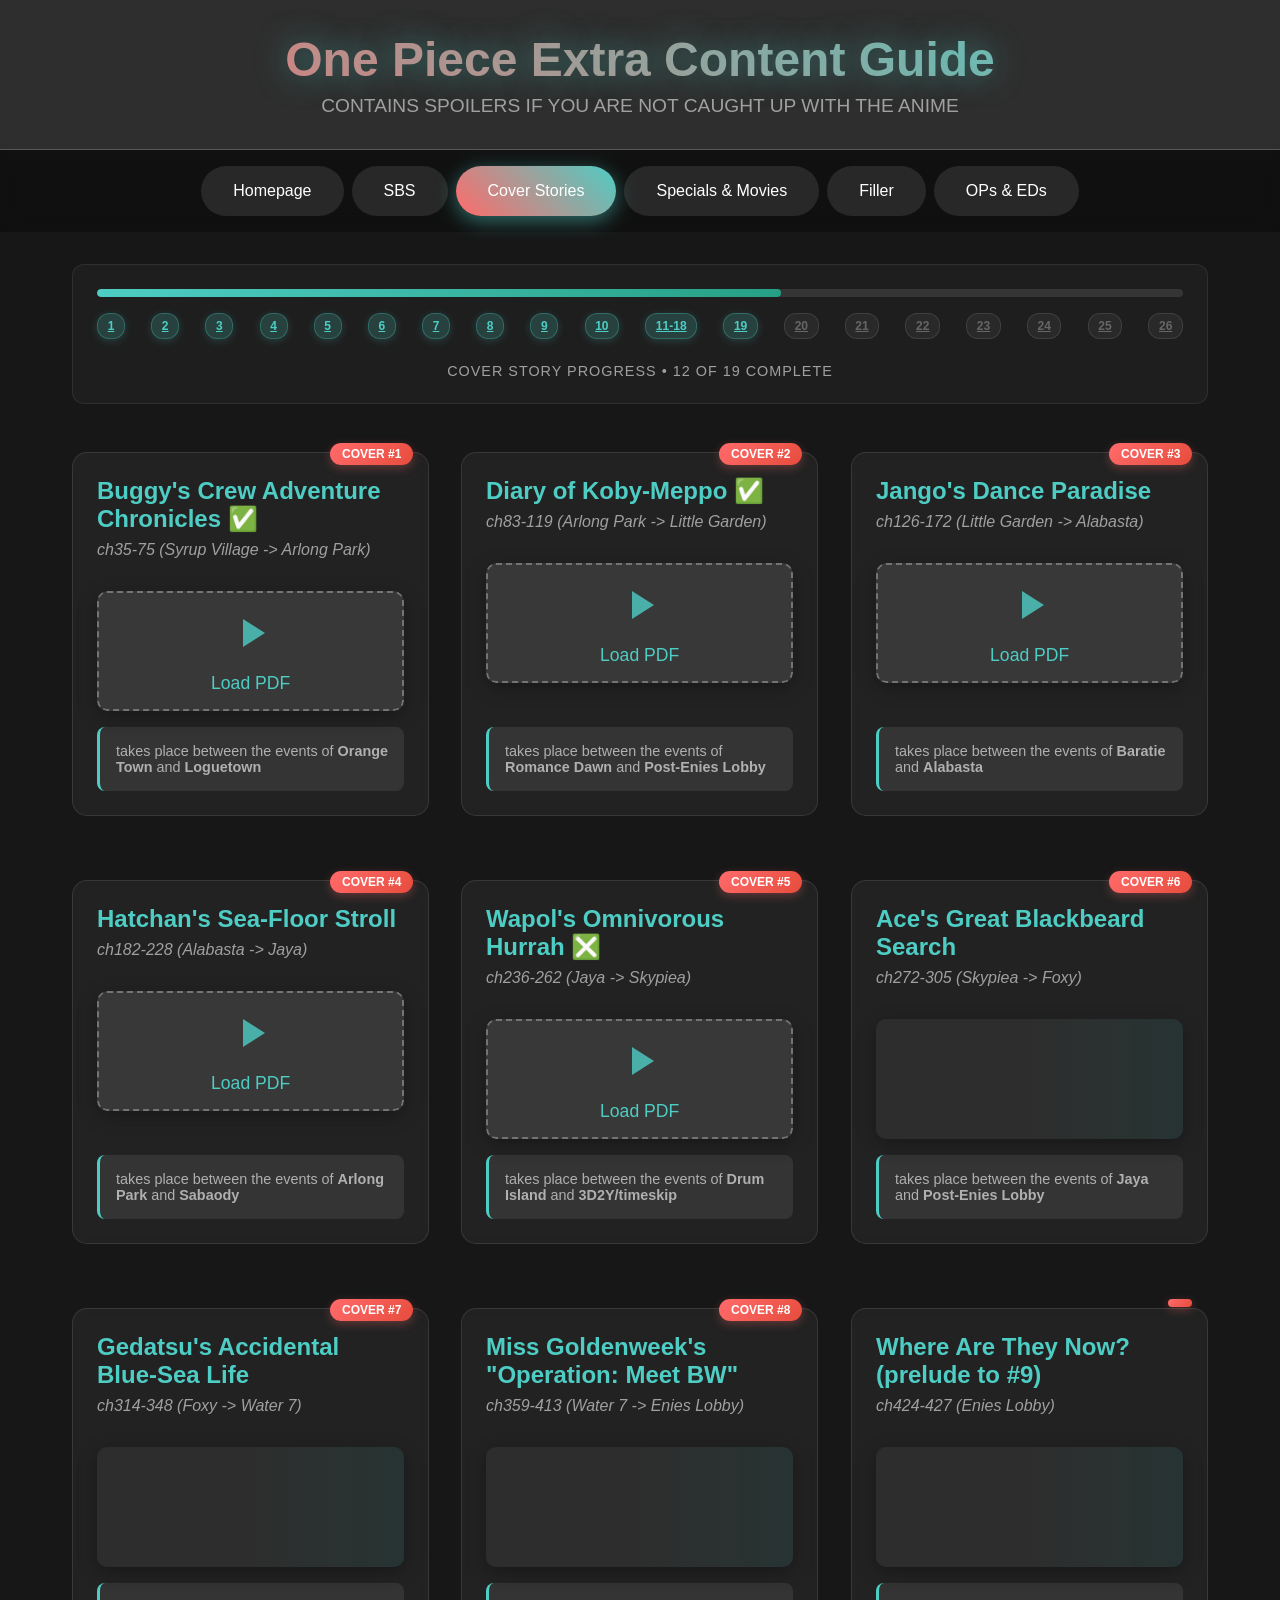
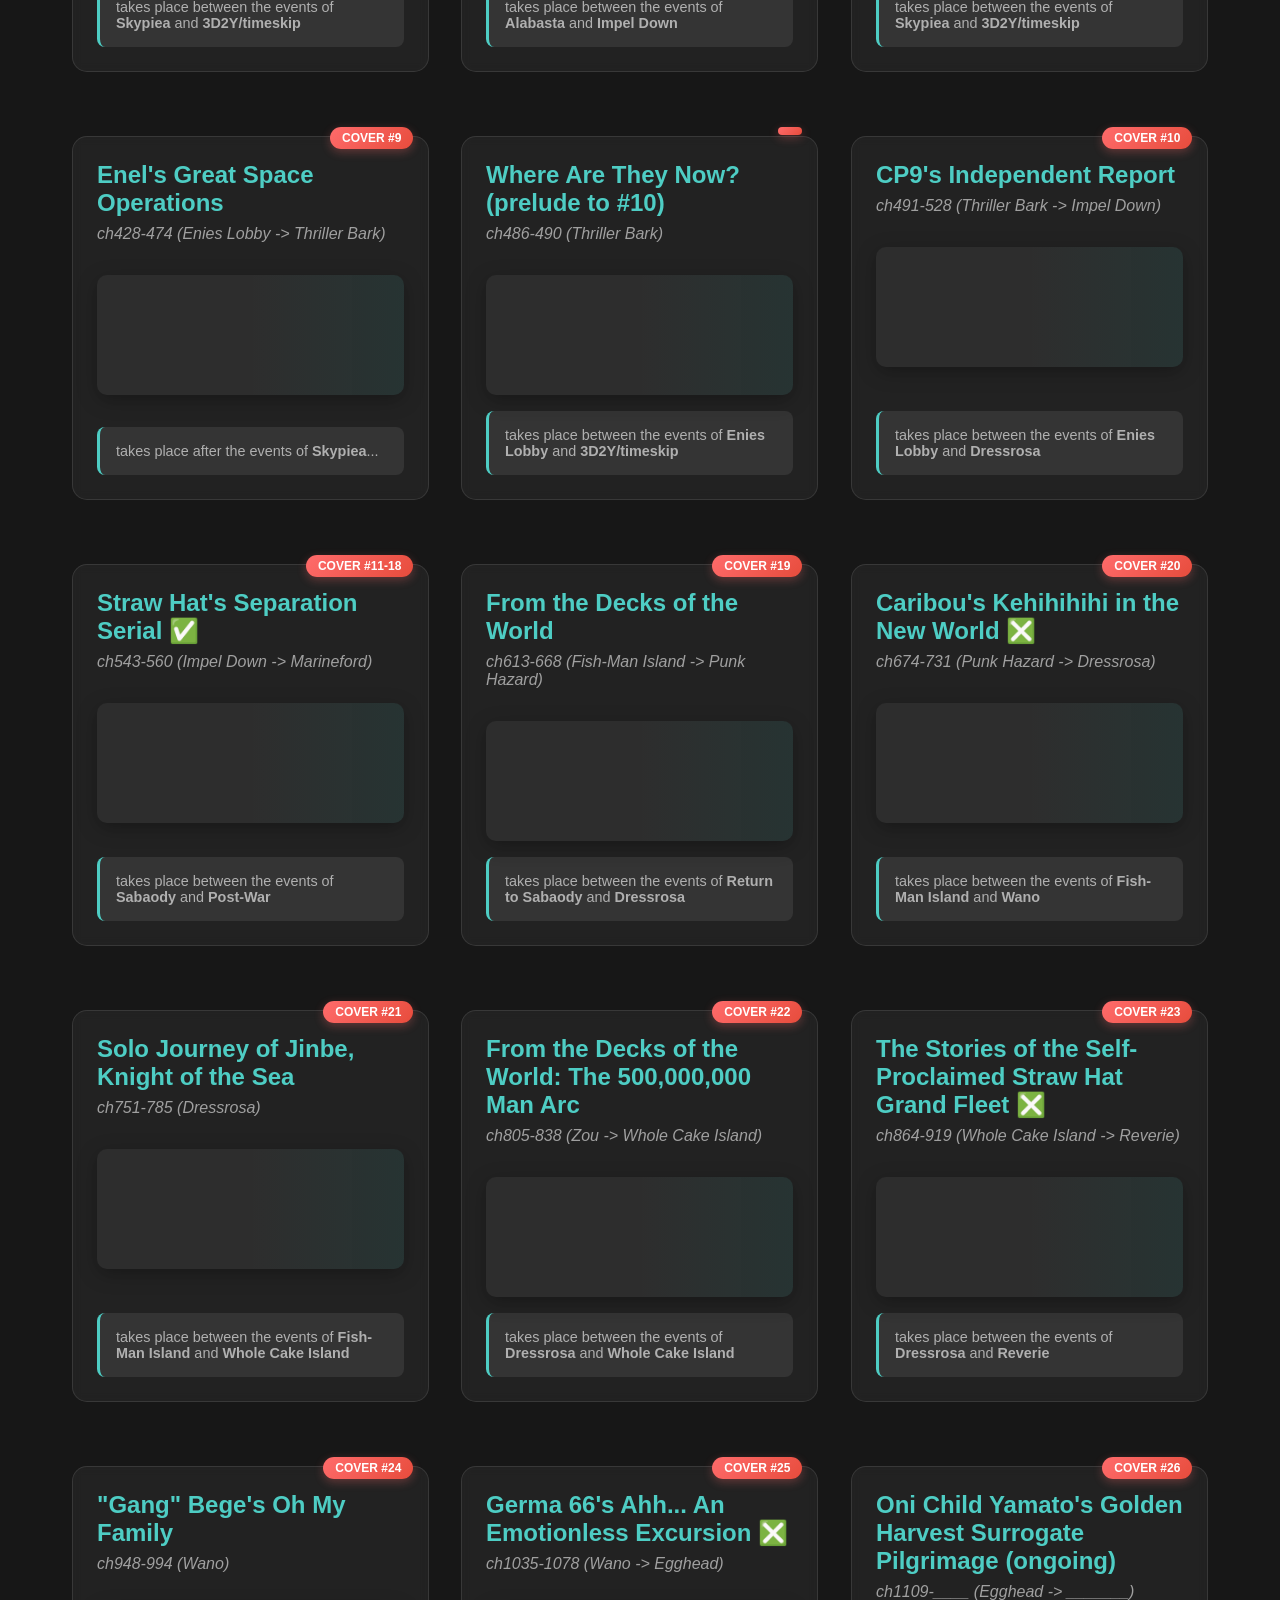
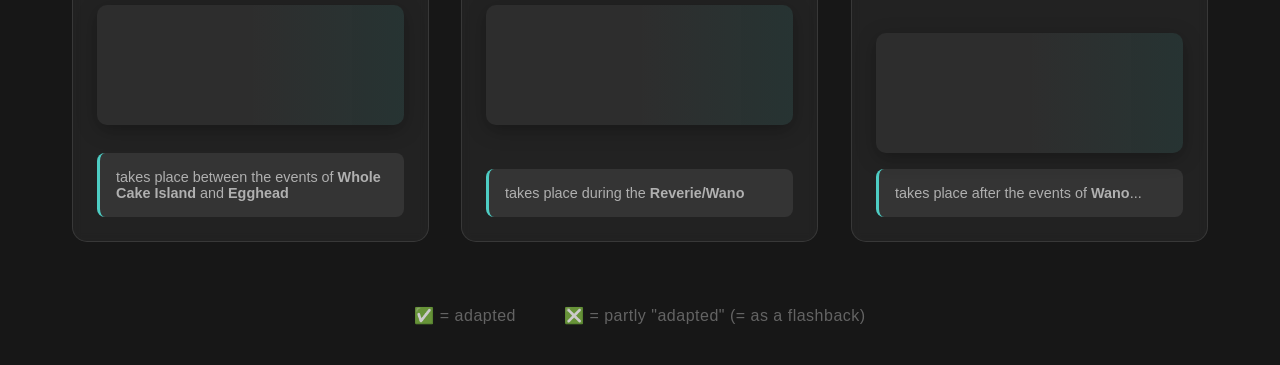
==== commit 6a90ea92: "starting v0.9.4" ====
--- a/index.html
+++ b/index.html
@@ -29,8 +29,8 @@
     <link rel="preconnect" href="https://www.netflix.com" />
 
     <!-- Stylesheet + Version-Based Cache Busting -->
-    <link rel="stylesheet" href="styles.css?v=0.9.3" />
-    <script>const SITE_VERSION = "0.9.3";</script>
+    <link rel="stylesheet" href="styles.css?v=0.9.4" />
+    <script>const SITE_VERSION = "0.9.4";</script>
 </head>
 <body>
 <div class="header">
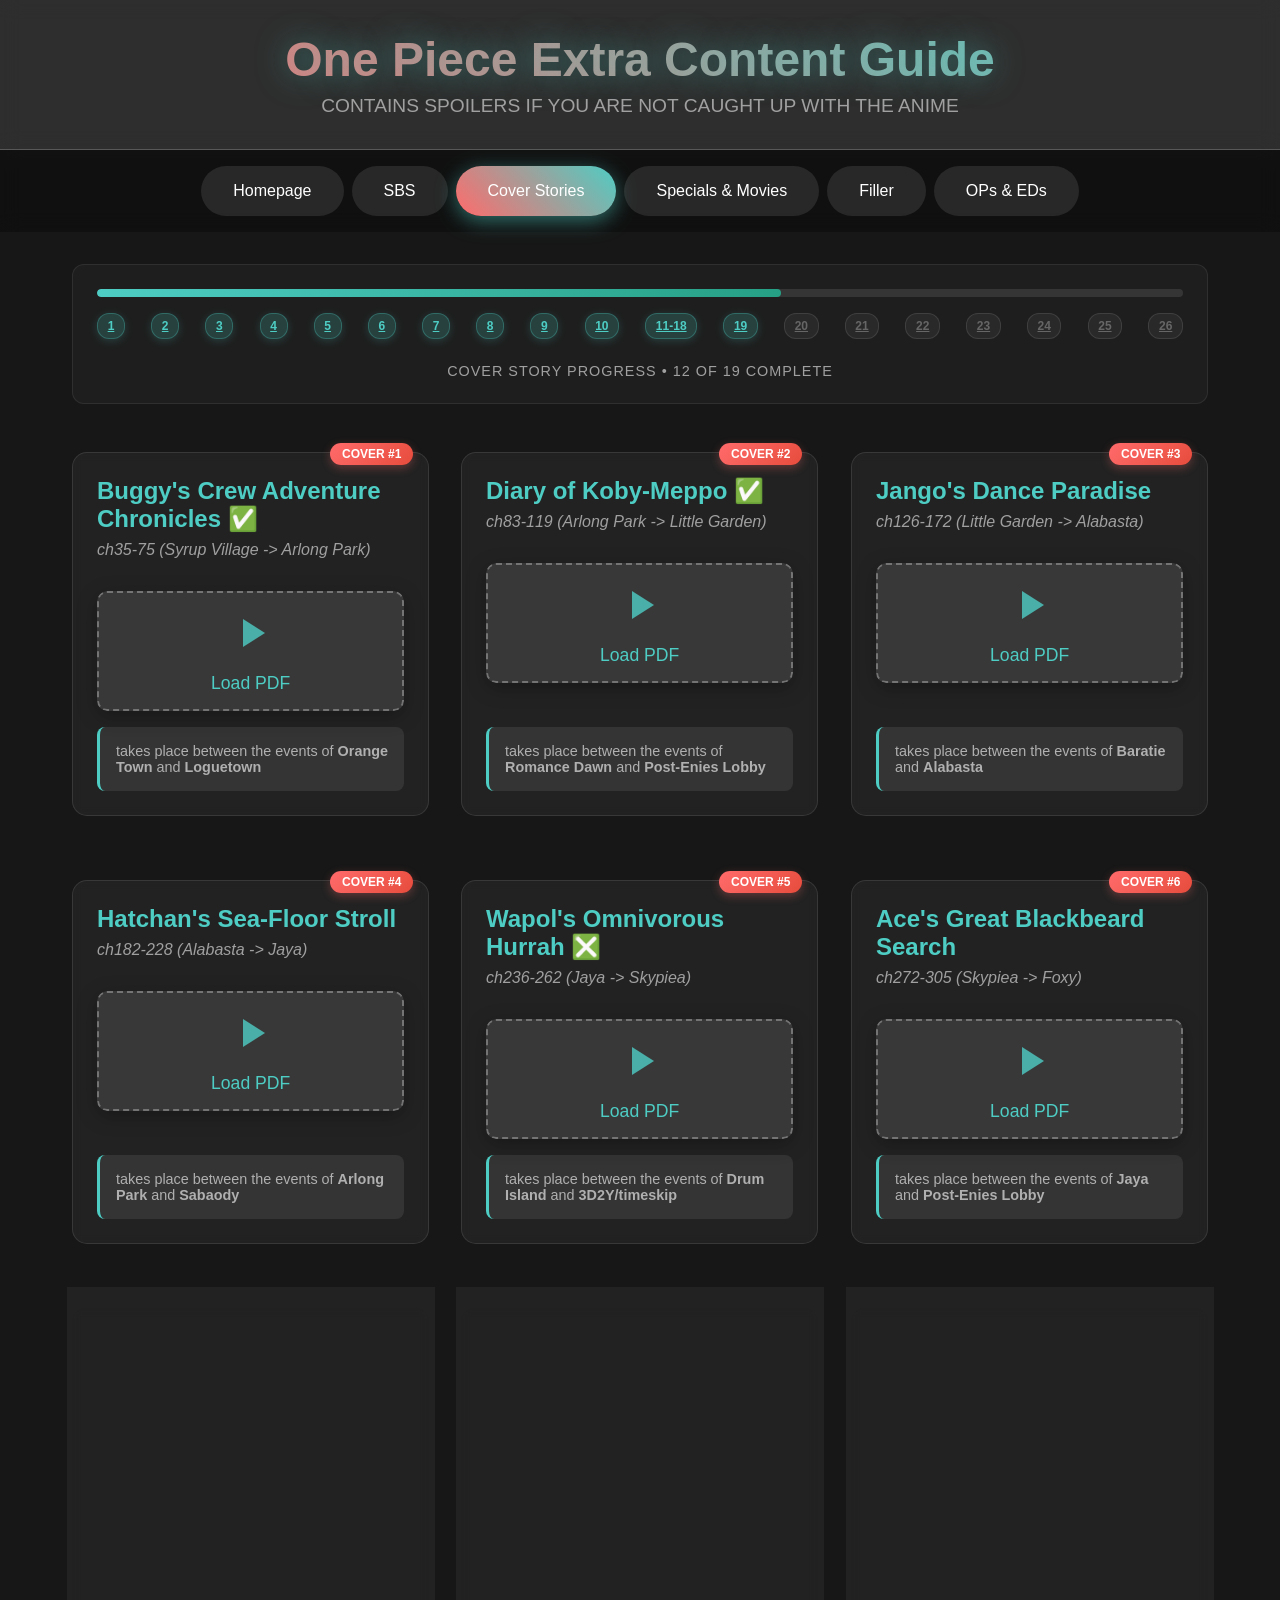
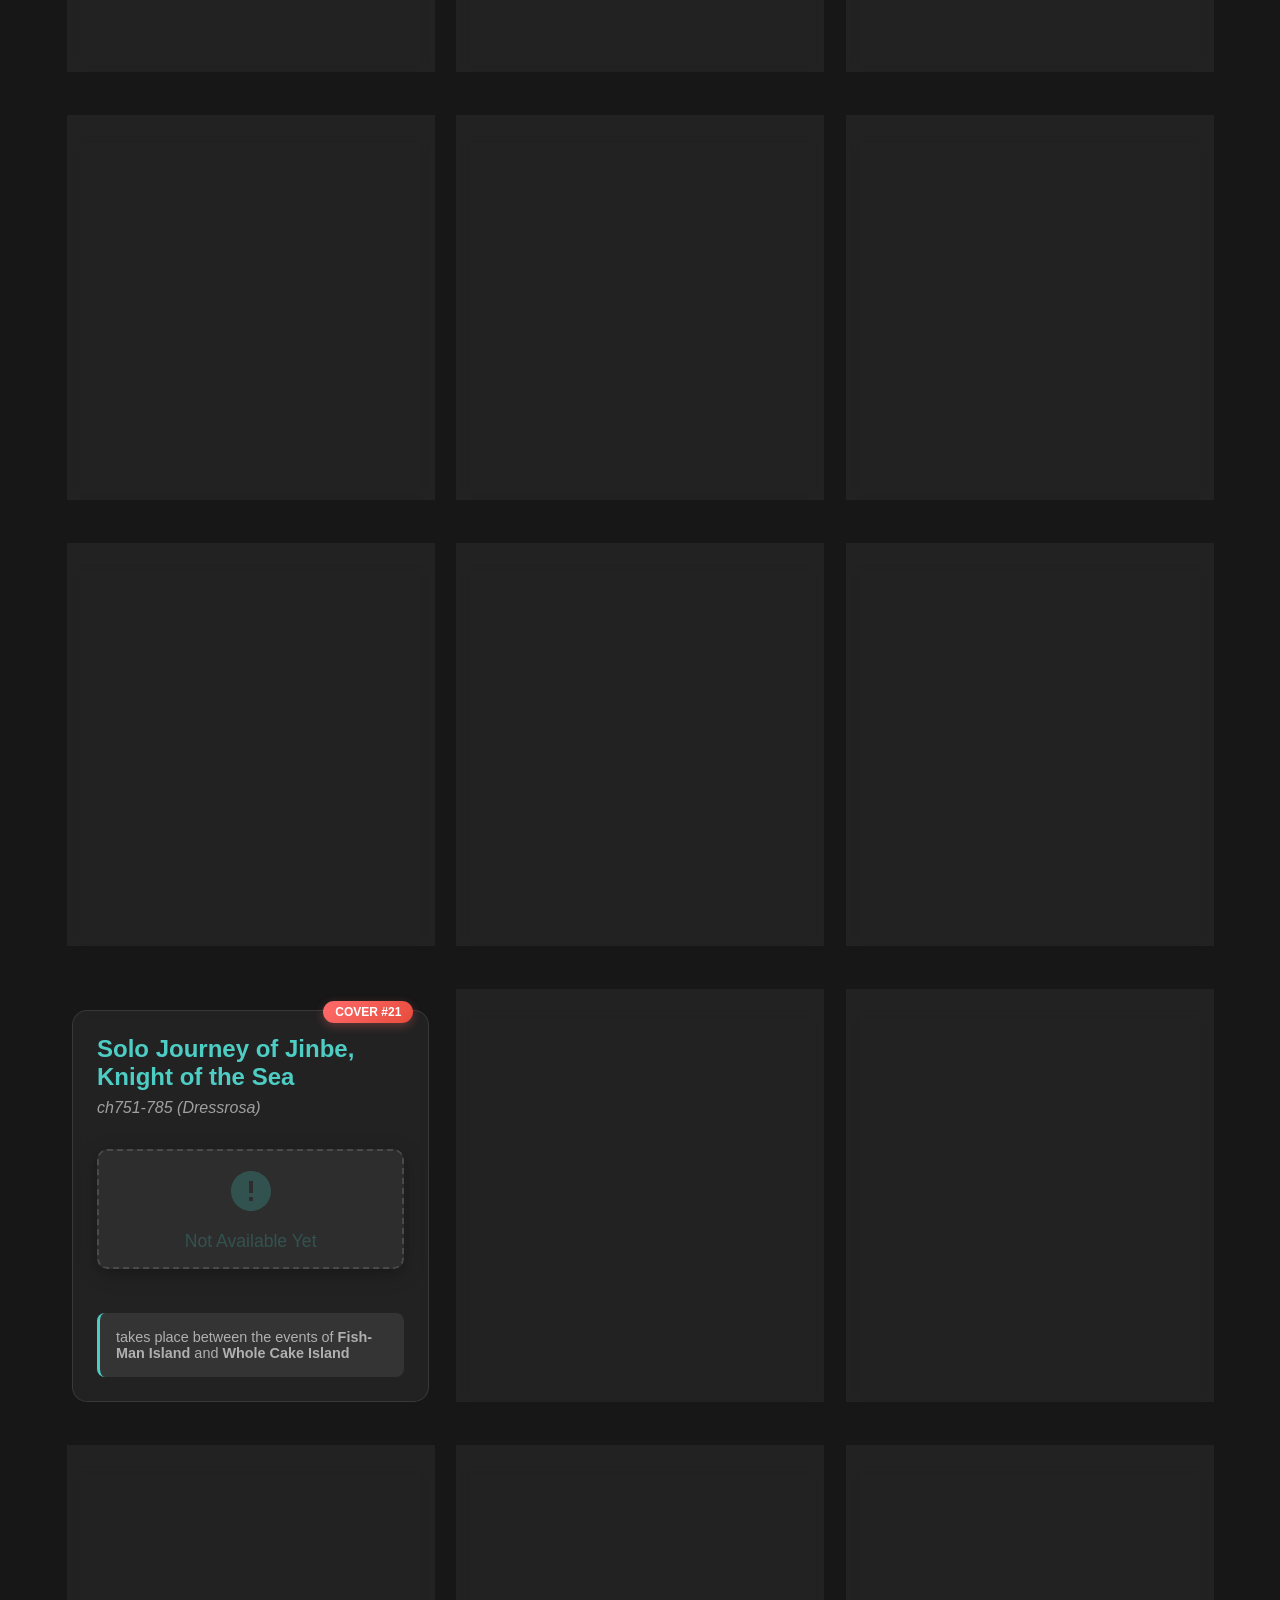
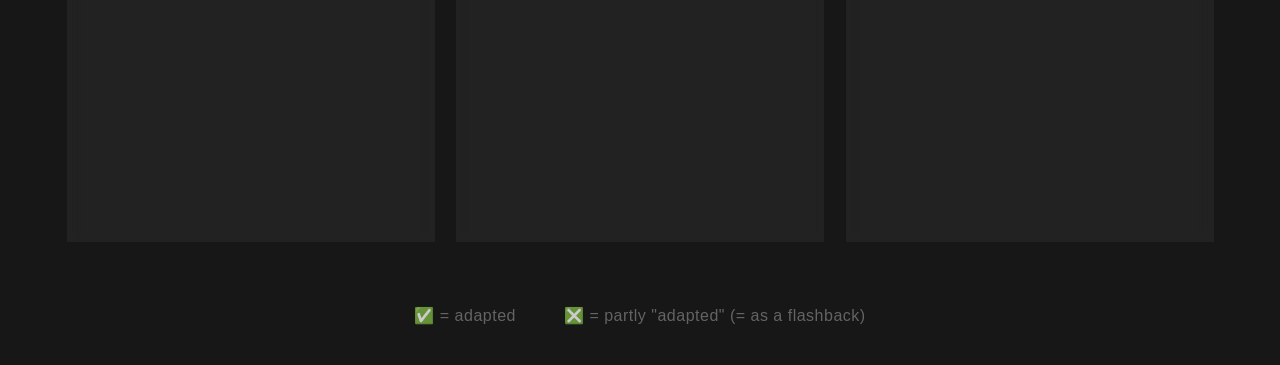
==== commit a680bb00: "feat/fix: loading for mixed PDF embed types & handle mobile and missing PDFs better faster load time" ====
--- a/index.html
+++ b/index.html
@@ -1148,6 +1148,8 @@
     }
 
     function createPDFEmbed(pdfPath, pdfId, driveUrl) {
+        const isPlaceholder = driveUrl.includes('/yo/preview');
+
         const supportsPDF = (function () {
             const isTouchDevice = "ontouchstart" in window || navigator.maxTouchPoints > 0;
             const isSmallScreen = window.innerWidth <= 768;
@@ -1164,6 +1166,19 @@
 
             return !isTouchDevice && !isSmallScreen && !isMobileBrowser && hasPDFSupport;
         })();
+
+        if (isPlaceholder) {
+            return `
+                    <div class="pdf-placeholder" id="placeholder-${pdfId}" style="opacity: 0.5; cursor: not-allowed;">
+                        <div class="load-button" style="pointer-events: none;">
+                            <svg width="48" height="48" viewBox="0 0 24 24" fill="currentColor" style="opacity: 0.5;">
+                                <path d="M12 2C6.48 2 2 6.48 2 12s4.48 10 10 10 10-4.48 10-10S17.52 2 12 2zm1 15h-2v-2h2v2zm0-4h-2V7h2v6z"/>
+                            </svg>
+                            <span style="opacity: 0.5;">Not Available Yet</span>
+                        </div>
+                    </div>
+            `;
+        }
 
         if (supportsPDF) {
             // Native PDF embed
@@ -1176,7 +1191,7 @@
                                     <svg width="48" height="48" viewBox="0 0 24 24" fill="currentColor">
                                         <path d="M8 5v14l11-7z"/>
                                     </svg>
-                                    <span>Load PDF</span>
+                                    <span>Error</span>
                                 </div>
                             </div>
                         </object>
@@ -1206,7 +1221,7 @@
                             </svg>
                         </button>
                     </div>
-                `;
+            `;
         } else {
             // Mobile or no PDF support
             return `
@@ -1218,7 +1233,7 @@
                             <span>Load PDF</span>
                         </div>
                     </div>
-                `;
+            `;
         }
     }
 
@@ -1230,24 +1245,8 @@
     }
 
     function loadAllPDFs() {
-        const supportsPDF = (function () {
-            const isTouchDevice = "ontouchstart" in window || navigator.maxTouchPoints > 0;
-            const isSmallScreen = window.innerWidth <= 768;
-
-            const userAgent = navigator.userAgent.toLowerCase();
-            const isMobileBrowser = /android|webos|iphone|ipad|ipod|blackberry|iemobile|opera mini|mobile|tablet/i.test(userAgent);
-
-            let hasPDFSupport;
-            try {
-                hasPDFSupport = navigator.pdfViewerEnabled || (navigator.plugins && Array.from(navigator.plugins).some((plugin) => plugin.name.toLowerCase().includes("pdf")));
-            } catch (e) {
-                hasPDFSupport = false;
-            }
-
-            return !isTouchDevice && !isSmallScreen && !isMobileBrowser && hasPDFSupport;
-        })();
-
-        if (supportsPDF) return; // early return
+        const unloadedPlaceholders = document.querySelectorAll('.pdf-placeholder .load-button[onclick*="loadPDF"]');
+        if (unloadedPlaceholders.length === 0) return;
 
         const button = document.getElementById("loadAllBtn");
         if (!button) return;
@@ -1273,14 +1272,7 @@
             { id: "placeholder-11", url: "https://drive.google.com/file/d/1VicvvI0x5VAL8YXFdw8Hw2lQxrdKKQ9m/preview" },
             { id: "placeholder-12", url: "https://drive.google.com/file/d/1Rji2KO-IFmOMCGX0WXpyeOt3awqvIsGR/preview" },
             { id: "placeholder-13", url: "https://drive.google.com/file/d/18CFV8ayme9D-Y0Dzv39N1T2635MDXdE-/preview" },
-            { id: "placeholder-14", url: "https://drive.google.com/file/d/1MnJwXPs_R6H_UXeOQtGWXPSOWeZcsOCk/preview" },
-            { id: "placeholder-15", url: "https://drive.google.com/file/d/yo/preview" },
-            { id: "placeholder-16", url: "https://drive.google.com/file/d/yo/preview" },
-            { id: "placeholder-17", url: "https://drive.google.com/file/d/yo/preview" },
-            { id: "placeholder-18", url: "https://drive.google.com/file/d/yo/preview" },
-            { id: "placeholder-19", url: "https://drive.google.com/file/d/yo/preview" },
-            { id: "placeholder-20", url: "https://drive.google.com/file/d/yo/preview" },
-            { id: "placeholder-21", url: "https://drive.google.com/file/d/yo/preview" },
+            { id: "placeholder-14", url: "https://drive.google.com/file/d/1MnJwXPs_R6H_UXeOQtGWXPSOWeZcsOCk/preview" }
         ];
 
         // PDF loading delay
@@ -1300,7 +1292,7 @@
                         }, 500);
                     }, 500);
                 }
-            }, index * 200); // 200ms delay between each load
+            }, index * 200);
         });
     }
 
@@ -1316,6 +1308,19 @@
                 story.style.animationDelay = `${index * 0.1}s`;
             }, 100);
         });
+    }
+
+    function updateLoadAllButton() {
+        const placeholders = document.querySelectorAll('.pdf-placeholder .load-button[onclick]');
+        const drivePlaceholders = Array.from(placeholders).filter(el => {
+            const onclick = el.getAttribute("onclick");
+            return onclick && onclick.includes("drive.google.com") && el.offsetParent !== null;
+        });
+
+        const loadAllContainer = document.getElementById("mobileLoadAllContainer");
+        if (!loadAllContainer) return;
+
+        loadAllContainer.style.display = drivePlaceholders.length > 0 ? "block" : "none";
     }
 
     // Call the function when the DOM is loaded
@@ -1350,27 +1355,15 @@
                 const pdfNumber = pdf.id.replace("pdf-", "");
                 setTimeout(() => {
                     container.innerHTML = createPDFEmbed(pdf.path, pdfNumber, pdf.driveUrl);
-                }, index * 450);
+                }, index * 200);
             }
         });
 
         // animation function
         initializeStaggeredAnimation();
 
-        const isMobile = (function () {
-            const isTouchDevice = "ontouchstart" in window || navigator.maxTouchPoints > 0;
-            const isSmallScreen = window.innerWidth <= 768;
-            const userAgent = navigator.userAgent.toLowerCase();
-            const isMobileBrowser = /android|webos|iphone|ipad|ipod|blackberry|iemobile|opera mini|mobile|tablet/i.test(userAgent);
-
-            return isTouchDevice || isSmallScreen || isMobileBrowser;
-        })();
-
-        const mobileContainer = document.getElementById("mobileLoadAllContainer");
-
-        if (isMobile && mobileContainer) {
-            mobileContainer.style.display = "block";
-        }
+        // Run after PDFs have been scheduled for creation
+        setTimeout(updateLoadAllButton, pdfs.length * 220);
     });
 
     function toggleSpoiler(element) {
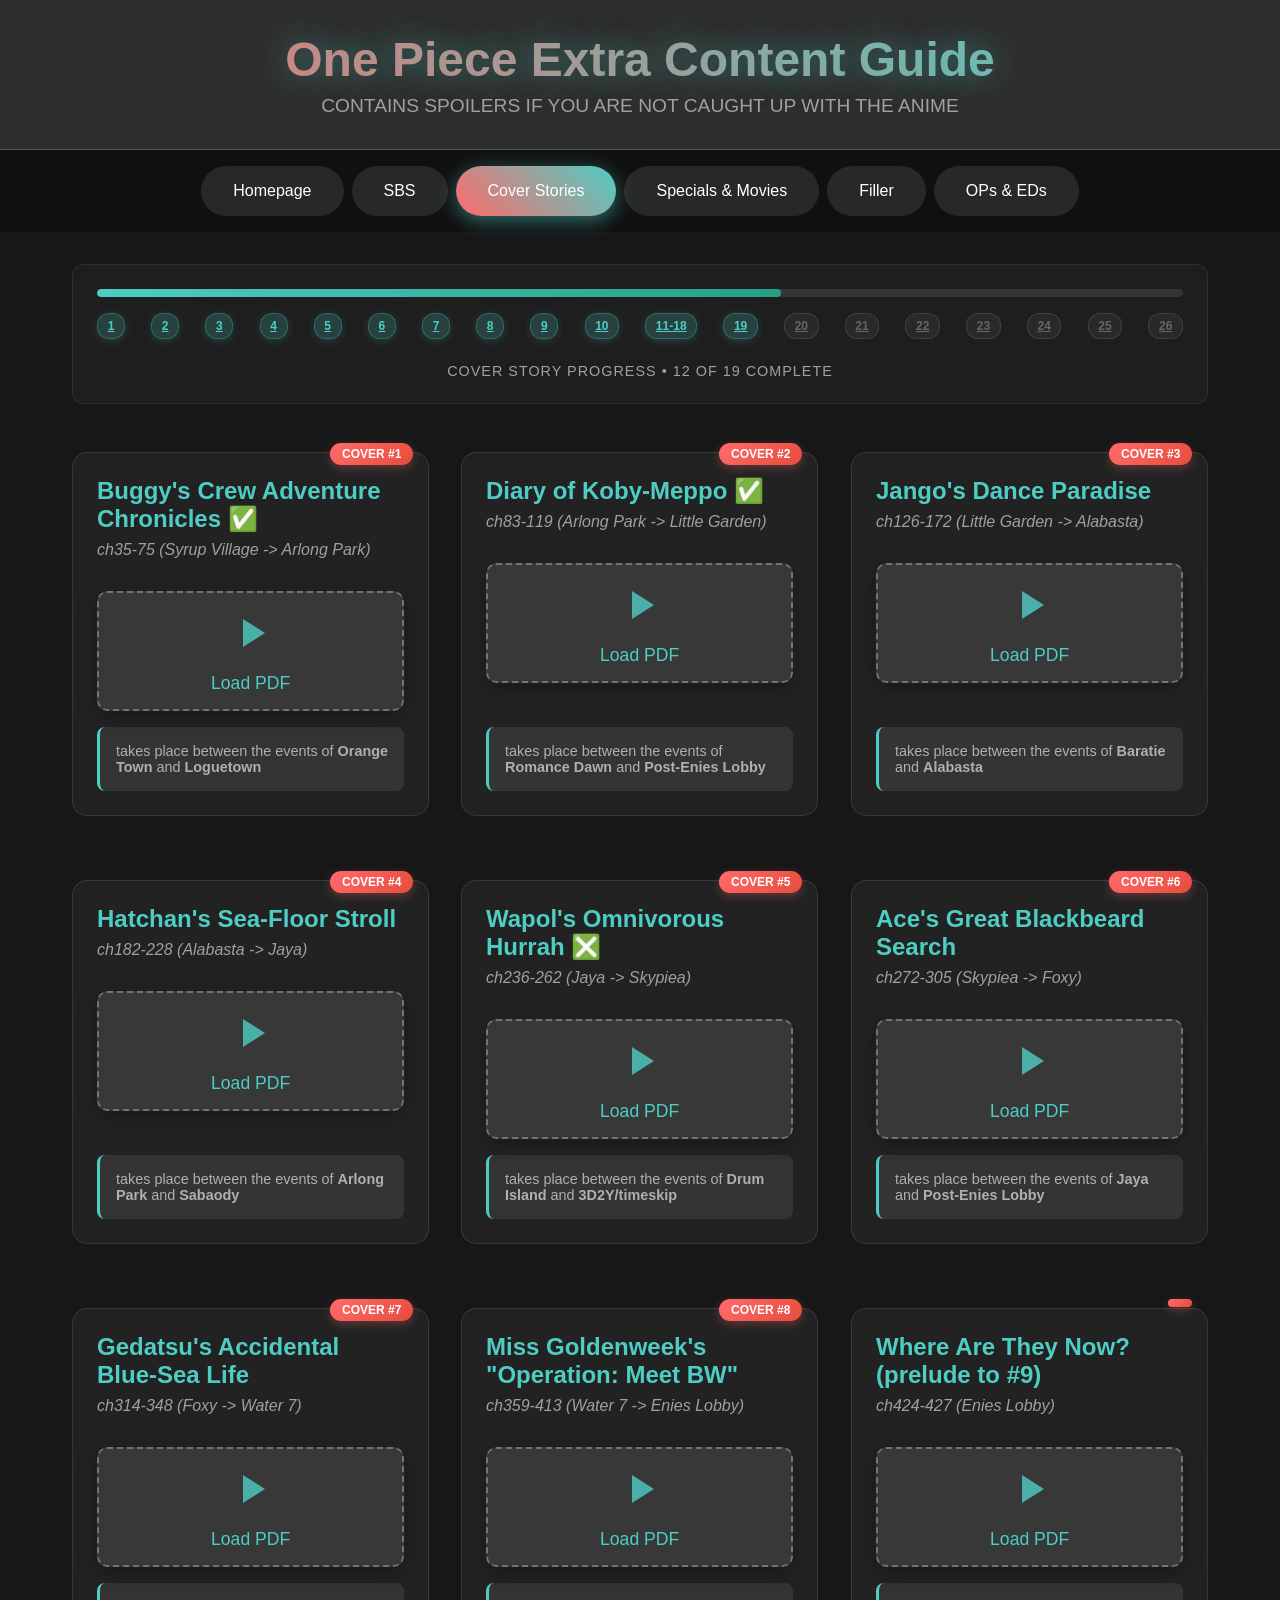
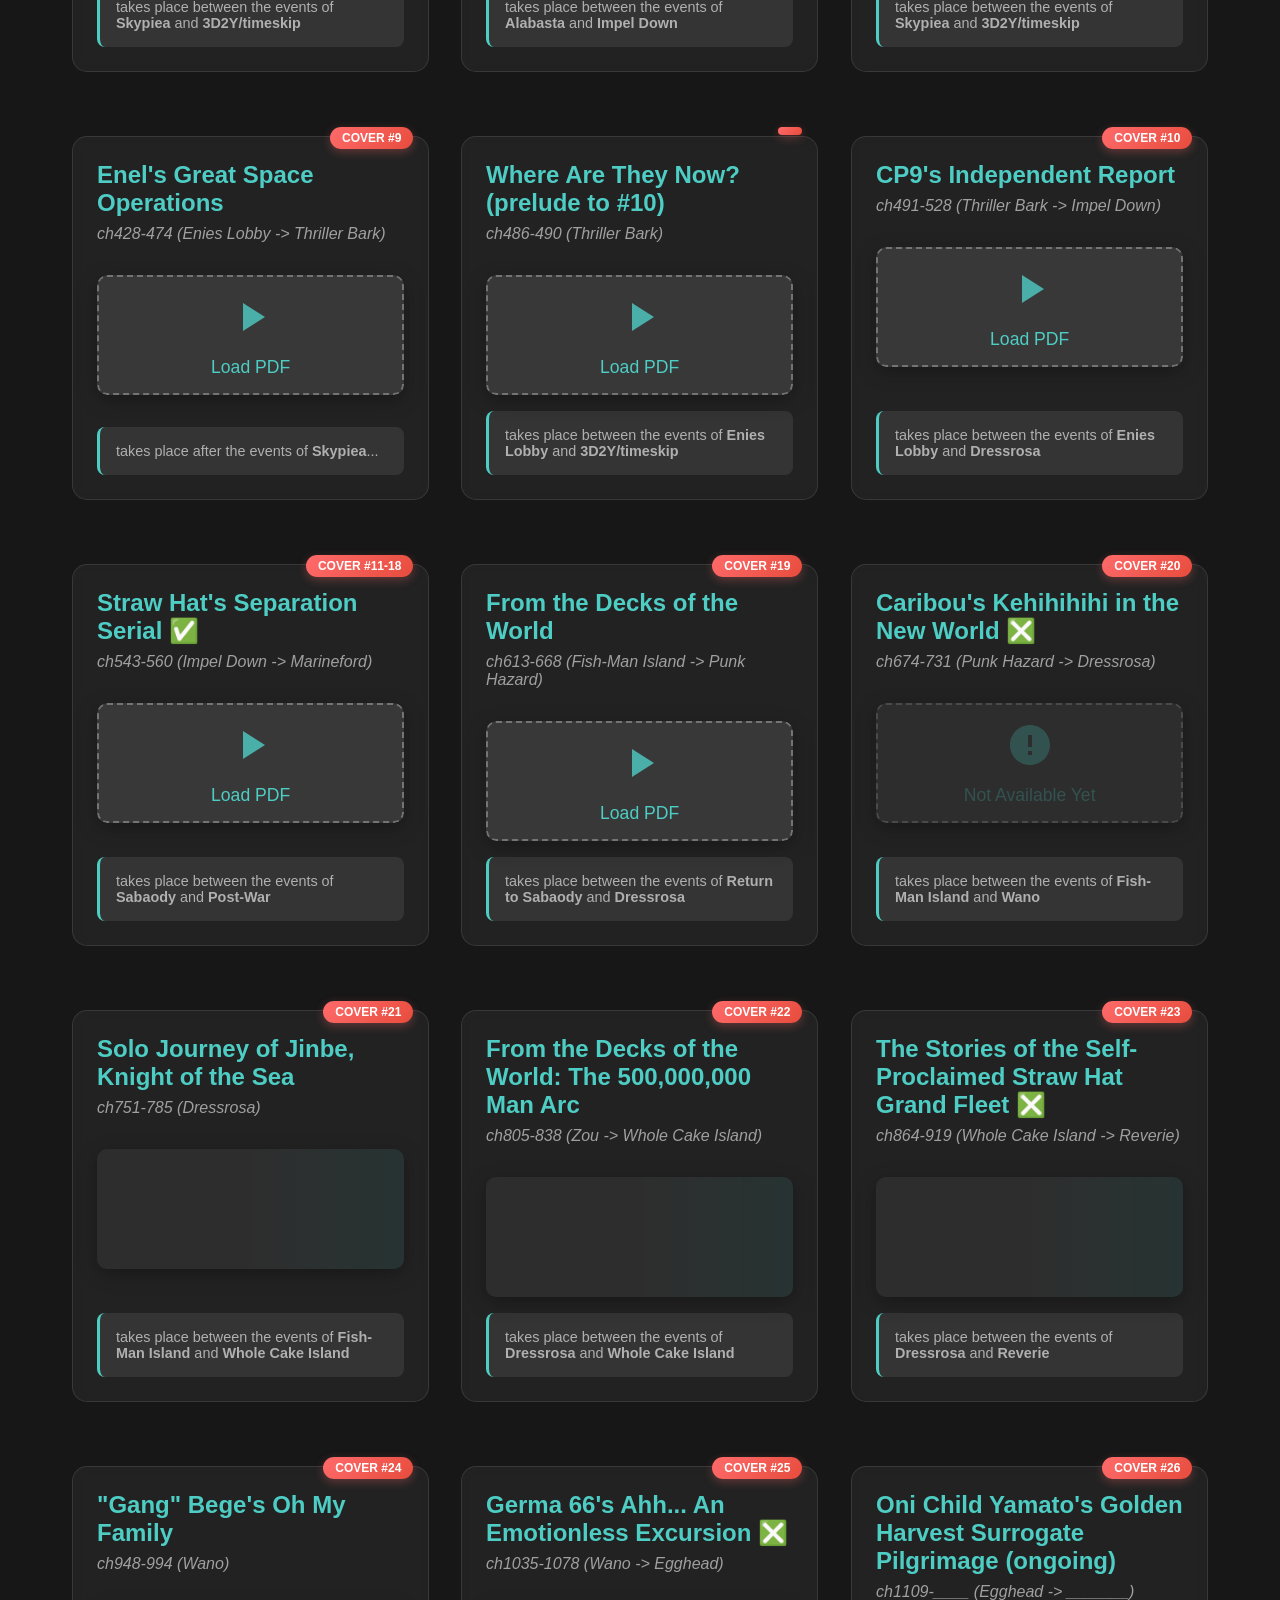
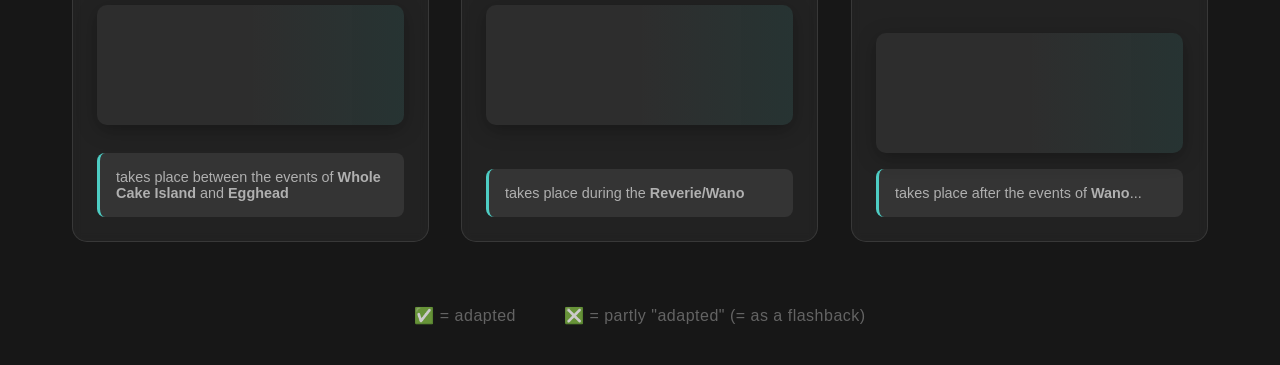
==== commit f5fab04c: "add: OPs (19-28), EDs (19-22) & two PVs" ====
--- a/index.html
+++ b/index.html
@@ -971,9 +971,8 @@
     <!-- OPs & EDs Tab -->
     <div id="ops-eds" class="tab-content">
         <div class="ops-eds-list">
-            <h2 style="margin: 2rem 0; color: #4ecdc4;">Openings</h2>
-
-            <div class="ops-eds-item four-three">
+
+            <div class="ops-eds-item four-three" id="4kids-op">
                 <div class="ops-eds-content">
                     <h4>One Piece (4Kids Pirate Rap) – Opening</h4>
                     <p class="episodes">Episodes 1-143*</p>
@@ -995,123 +994,504 @@
                 </div>
             </div>
 
-            <p class="episodes" style="color: #4ecdc4; font-size: 1.8em; font-style: italic; line-height: 1.3; margin-top: 0.5rem;">...</p>
-
-            <div class="ops-eds-item">
-                <div class="ops-eds-content">
-                    <h4>Opening #16 – Hands Up!</h4>
-                    <p class="episodes">Episodes 591-618*</p>
-                    <p>This opening plays during the Punk Hazard Arc.</p>
-                    <p></p>
-                    <p></p>
-                    <p></p>
-                    <p></p>
-                    <p></p>
-                    <p class="episodes" style="color: #888; font-size: 1em; font-style: italic; line-height: 1.3; margin-top: 0.5rem;">* it goes back to Opening #15 on Crunchyroll for Eps. 619-628</p>
-                </div>
-                <div class="ops-eds-video clickable-video" onclick="window.open('https://www.youtube-nocookie.com/embed/CW7kciiPtk8?si=ju-Q4Lpv50jlw7K_', '_blank')">
-                    <img src="embeds/thumbnails/OPs & EDs/OP-16.png" alt="Opening #16: Hands Up!" style="width: 100%; height: 100%; object-fit: cover;" />
-                    <div class="play-overlay">
-                        <svg width="64" height="64" viewBox="0 0 24 24" fill="currentColor">
-                            <path d="M8 5v14l11-7z" />
-                        </svg>
-                    </div>
-                </div>
-            </div>
-
-            <div class="ops-eds-item" id="opening-17-v1">
-                <div class="ops-eds-content">
-                    <h4>Opening #17 (v1) – Wake up!</h4>
-                    <p class="episodes">Episodes 629-662</p>
-                    <p>This opening plays during the Dressrosa Arc.</p>
-                </div>
-                <div class="ops-eds-video clickable-video" onclick="window.open('https://www.youtube-nocookie.com/embed/D2j7Iol_9Zo?si=62pGNMh0v-ugaiTc', '_blank')">
-                    <img src="embeds/thumbnails/OPs & EDs/OP-17.png" alt="Opening #17: Wake up!" style="width: 100%; height: 100%; object-fit: cover;" />
-                    <div class="play-overlay">
-                        <svg width="64" height="64" viewBox="0 0 24 24" fill="currentColor">
-                            <path d="M8 5v14l11-7z" />
-                        </svg>
-                    </div>
-                </div>
-            </div>
-
-            <div class="ops-eds-item" id="opening-17-v2">
-                <div class="ops-eds-content">
-                    <h4>Opening #17 (v2) – Wake up!</h4>
-                    <p class="episodes">Episodes 663-686</p>
-                    <p>This opening plays during the Dressrosa Arc.</p>
-                </div>
-                <div class="ops-eds-video clickable-video" onclick="window.open('https://www.youtube-nocookie.com/embed/vIR2MugGYXA?si=pA40h2ZHJLawLeTW', '_blank')">
-                    <img src="embeds/thumbnails/OPs & EDs/OP-17.png" alt="Opening #17: Wake up!" style="width: 100%; height: 100%; object-fit: cover;" />
-                    <div class="play-overlay">
-                        <svg width="64" height="64" viewBox="0 0 24 24" fill="currentColor">
-                            <path d="M8 5v14l11-7z" />
-                        </svg>
-                    </div>
-                </div>
-            </div>
-
-            <div class="ops-eds-item" id="opening-18">
-                <div class="ops-eds-content">
-                    <h4>Opening #18 – Hard Knock Days</h4>
-                    <p class="episodes">Episodes 687-746</p>
-                    <p>This opening plays during the Dressrosa Arc.</p>
-                </div>
-                <div class="ops-eds-video clickable-video" onclick="window.open('https://www.youtube-nocookie.com/embed/A52j3oiK0fg?si=rCPAqX-V4iB7aDms', '_blank')">
-                    <img src="embeds/thumbnails/OPs & EDs/OP-18.png" alt="Opening #18: Hard Knock Days" style="width: 100%; height: 100%; object-fit: cover;" />
-                    <div class="play-overlay">
-                        <svg width="64" height="64" viewBox="0 0 24 24" fill="currentColor">
-                            <path d="M8 5v14l11-7z" />
-                        </svg>
-                    </div>
-                </div>
-            </div>
-
-            <p class="episodes" style="color: #4ecdc4; font-size: 1.8em; font-style: italic; line-height: 1.3; margin-top: 0.5rem;">...</p>
-
-            <div class="ops-eds-item">
-                <div class="ops-eds-content">
-                    <h4>One Piece Log: Fish-Man Island Saga – Opening</h4>
-                    <p class="episodes">Episodes 1-9</p>
-                    <p>Special opening made for the Fish-Man Island Remake.</p>
-                    <div class="warning-box yellow">
-                        <span class="warning-icon">⚠️</span>
-                        If you watch it on Crunchyroll, beware that Eps. 10-13, 14-17, 18-21 have three different versions of the original opening, which are covers by Japanese YouTubers & VTubers.
-                    </div>
-                </div>
-                <div class="ops-eds-video clickable-video" onclick="window.open('https://www.youtube-nocookie.com/embed/N5kOymBivr0?si=pp7AwQh3SkCjQvvt', '_blank')">
-                    <img src="embeds/thumbnails/OPs & EDs/OP (Fish-Man Island Remake).jpg" alt="One Piece Log: Fish-Man Island Saga — Opening" style="width: 100%; height: 100%; object-fit: cover;" />
-                    <div class="play-overlay">
-                        <svg width="64" height="64" viewBox="0 0 24 24" fill="currentColor">
-                            <path d="M8 5v14l11-7z" />
-                        </svg>
-                    </div>
-                </div>
-            </div>
-
-            <p class="episodes" style="color: #4ecdc4; font-size: 1.8em; font-style: italic; line-height: 1.3; margin-top: 0.5rem;">...</p>
-
-            <h2 style="margin: 2rem 0; color: #4ecdc4;">Endings</h2>
-
-            <p class="episodes" style="color: #4ecdc4; font-size: 1.8em; font-style: italic; line-height: 1.3; margin-top: 0.5rem;">...</p>
-
-            <div class="ops-eds-item">
-                <div class="ops-eds-content">
-                    <h4>One Piece Log: Fish-Man Island Saga – Ending</h4>
-                    <p class="episodes">Episodes 1-21</p>
-                    <p>Special ending made for the Fish-Man Island Remake.</p>
-                </div>
-                <div class="ops-eds-video clickable-video" onclick="window.open('https://www.youtube-nocookie.com/embed/1-_B5gioYwA?si=sS13o8UHL2WUy263', '_blank')">
-                    <img src="embeds/thumbnails/OPs & EDs/ED (Fish-Man Island Remake).jpg" alt="One Piece Log: Fish-Man Island Saga — Ending" style="width: 100%; height: 100%; object-fit: cover;" />
-                    <div class="play-overlay">
-                        <svg width="64" height="64" viewBox="0 0 24 24" fill="currentColor">
-                            <path d="M8 5v14l11-7z" />
-                        </svg>
-                    </div>
-                </div>
-            </div>
-
-            <p class="episodes" style="color: #4ecdc4; font-size: 1.8em; font-style: italic; line-height: 1.3; margin-top: 0.5rem;">...</p>
+            <div class="warning-box" style="background: rgba(78, 205, 196, 0.15); border: 1px solid rgba(78, 205, 196, 0.3); color: #4ecdc4; border-left: 4px solid #4ecdc4; margin-bottom: 2rem;">
+                <span class="warning-icon">📺</span>
+                <div>
+                    <strong>Note:</strong> All the YouTube embeds, from here on out, are for quick reference only.<br>
+                    For the best viewing experience (original quality + ENG subtitles), it's recommended to watch the OPs & EDs using the listed episode numbers.
+                </div>
+            </div>
+
+            <div class="collapsible-section">
+                <div class="collapsible-header" onclick="toggleCollapsible('openings')">
+                    <h2>Openings (16-28) <span style="color: #26887e; font-size: 0.8em;">[incl. 'One Piece Log: Fish-Man Island Saga']</span></h2>
+                    <div class="collapsible-toggle" id="openings-toggle">+</div>
+                </div>
+
+                <div class="collapsible-content" id="openings-content">
+                    <div class="collapsible-content-inner">
+
+                        <p class="episodes" style="color: #4ecdc4; font-size: 1.8em; font-style: italic; line-height: 1.3; margin-top: 0.5rem;">...</p>
+
+                        <div class="ops-eds-item" id="opening-16">
+                            <div class="ops-eds-content">
+                                <h4>Opening #16 – Hands Up!</h4>
+                                <p class="episodes">Episodes 591-618*</p>
+                                <p>This opening plays during the Punk Hazard Arc.</p>
+                                <p></p>
+                                <p></p>
+                                <p></p>
+                                <p></p>
+                                <p></p>
+                                <p class="episodes" style="color: #888; font-size: 1em; font-style: italic; line-height: 1.3; margin-top: 0.5rem;">* it goes back to Opening #15 on Crunchyroll for Eps. 619-628</p>
+                            </div>
+                            <div class="ops-eds-video clickable-video" onclick="window.open('https://www.youtube-nocookie.com/embed/CW7kciiPtk8?si=ju-Q4Lpv50jlw7K_', '_blank')">
+                                <img src="embeds/thumbnails/OPs & EDs/OP-16.png" alt="Opening #16: Hands Up!" style="width: 100%; height: 100%; object-fit: cover;" />
+                                <div class="play-overlay">
+                                    <svg width="64" height="64" viewBox="0 0 24 24" fill="currentColor">
+                                        <path d="M8 5v14l11-7z" />
+                                    </svg>
+                                </div>
+                                <div class="spoiler-overlay">
+                                    <div class="spoiler-text">SAFE AFTER EP. 5<span class="blurred-digits">99</span></div>
+                                </div>
+                            </div>
+                        </div>
+
+                        <div class="ops-eds-item" id="opening-17-v1">
+                            <div class="ops-eds-content">
+                                <h4>Opening #17 (v1) – Wake up!</h4>
+                                <p class="episodes">Episodes 629-662</p>
+                                <p>This opening plays during the Dressrosa Arc.</p>
+                            </div>
+                            <div class="ops-eds-video clickable-video" onclick="window.open('https://www.youtube-nocookie.com/embed/D2j7Iol_9Zo?si=62pGNMh0v-ugaiTc', '_blank')">
+                                <img src="embeds/thumbnails/OPs & EDs/OP-17.png" alt="Opening #17: Wake up!" style="width: 100%; height: 100%; object-fit: cover;" />
+                                <div class="play-overlay">
+                                    <svg width="64" height="64" viewBox="0 0 24 24" fill="currentColor">
+                                        <path d="M8 5v14l11-7z" />
+                                    </svg>
+                                </div>
+                                <div class="spoiler-overlay">
+                                    <div class="spoiler-text">SAFE AFTER EP. 6<span class="blurred-digits">43</span></div>
+                                </div>
+                            </div>
+                        </div>
+
+                        <div class="ops-eds-item" id="opening-17-v2">
+                            <div class="ops-eds-content">
+                                <h4>Opening #17 (v2) – Wake up!</h4>
+                                <p class="episodes">Episodes 663-686</p>
+                                <p>This opening plays during the Dressrosa Arc.</p>
+                            </div>
+                            <div class="ops-eds-video clickable-video" onclick="window.open('https://www.youtube-nocookie.com/embed/vIR2MugGYXA?si=pA40h2ZHJLawLeTW', '_blank')">
+                                <img src="embeds/thumbnails/OPs & EDs/OP-17.png" alt="Opening #17: Wake up!" style="width: 100%; height: 100%; object-fit: cover;" />
+                                <div class="play-overlay">
+                                    <svg width="64" height="64" viewBox="0 0 24 24" fill="currentColor">
+                                        <path d="M8 5v14l11-7z" />
+                                    </svg>
+                                </div>
+                                <div class="spoiler-overlay">
+                                    <div class="spoiler-text">SAFE AFTER EP. 6<span class="blurred-digits">73</span></div>
+                                </div>
+                            </div>
+                        </div>
+
+                        <div class="ops-eds-item" id="opening-18">
+                            <div class="ops-eds-content">
+                                <h4>Opening #18 – Hard Knock Days</h4>
+                                <p class="episodes">Episodes 687-746</p>
+                                <p>This opening plays during the Dressrosa Arc.</p>
+                            </div>
+                            <div class="ops-eds-video clickable-video" onclick="window.open('https://www.youtube-nocookie.com/embed/A52j3oiK0fg?si=rCPAqX-V4iB7aDms', '_blank')">
+                                <img src="embeds/thumbnails/OPs & EDs/OP-18.png" alt="Opening #18: Hard Knock Days" style="width: 100%; height: 100%; object-fit: cover;" />
+                                <div class="play-overlay">
+                                    <svg width="64" height="64" viewBox="0 0 24 24" fill="currentColor">
+                                        <path d="M8 5v14l11-7z" />
+                                    </svg>
+                                </div>
+                                <div class="spoiler-overlay">
+                                    <div class="spoiler-text">SAFE AFTER EP. 7<span class="blurred-digits">02</span></div>
+                                </div>
+                            </div>
+                        </div>
+
+                        <div class="ops-eds-item" id="opening-19">
+                            <div class="ops-eds-content">
+                                <h4>Opening #19 – We Can!</h4>
+                                <p class="episodes">Episodes 747-806</p>
+                                <p>This opening plays during the Zou & Whole Cake Island Arc.</p>
+                            </div>
+                            <div class="ops-eds-video clickable-video" onclick="window.open('https://www.youtube-nocookie.com/embed/fhJb8CBhu38?si=VB615sxtxNttTCDU', '_blank')">
+                                <img src="embeds/thumbnails/OPs & EDs/OP-19.png" alt="Opening #19: We Can!" style="width: 100%; height: 100%; object-fit: cover;" />
+                                <div class="play-overlay">
+                                    <svg width="64" height="64" viewBox="0 0 24 24" fill="currentColor">
+                                        <path d="M8 5v14l11-7z" />
+                                    </svg>
+                                </div>
+                                <div class="spoiler-overlay">
+                                    <div class="spoiler-text">SAFE AFTER EP. 7<span class="blurred-digits">64</span></div>
+                                </div>
+                            </div>
+                        </div>
+
+                        <div class="ops-eds-item" id="opening-20">
+                            <div class="ops-eds-content">
+                                <h4>Opening #20 – Hope</h4>
+                                <p class="episodes">Episodes 807-855</p>
+                                <p>This opening plays during the Whole Cake IslandArc.</p>
+                            </div>
+                            <div class="ops-eds-video clickable-video" onclick="window.open('https://www.youtube-nocookie.com/embed/UATsN8xDYTI?si=Gu61WQnjLtO4GPL0', '_blank')">
+                                <img src="embeds/thumbnails/OPs & EDs/OP-20.png" alt="Opening #20: Hope" style="width: 100%; height: 100%; object-fit: cover;" />
+                                <div class="play-overlay">
+                                    <svg width="64" height="64" viewBox="0 0 24 24" fill="currentColor">
+                                        <path d="M8 5v14l11-7z" />
+                                    </svg>
+                                </div>
+                                <div class="spoiler-overlay">
+                                    <div class="spoiler-text">SAFE AFTER EP. 8<span class="blurred-digits">16</span></div>
+                                </div>
+                            </div>
+                        </div>
+
+                        <div class="ops-eds-item" id="opening-21">
+                            <div class="ops-eds-content">
+                                <h4>Opening #21 – Super Powers</h4>
+                                <p class="episodes">Episodes 856-891</p>
+                                <p>This opening plays during the Whole Cake Island & Reverie Arc.</p>
+                            </div>
+                            <div class="ops-eds-video clickable-video" onclick="window.open('https://www.youtube-nocookie.com/embed/OrvVGwcupyk?si=J2z8YXlNUNAWUeVi', '_blank')">
+                                <img src="embeds/thumbnails/OPs & EDs/OP-21.png" alt="Opening #21: Super Powers" style="width: 100%; height: 100%; object-fit: cover;" />
+                                <div class="play-overlay">
+                                    <svg width="64" height="64" viewBox="0 0 24 24" fill="currentColor">
+                                        <path d="M8 5v14l11-7z" />
+                                    </svg>
+                                </div>
+                                <div class="spoiler-overlay">
+                                    <div class="spoiler-text">SAFE AFTER EP. 8<span class="blurred-digits">71</span></div>
+                                </div>
+                            </div>
+                        </div>
+
+                        <div class="ops-eds-item" id="opening-22">
+                            <div class="ops-eds-content">
+                                <h4>Opening #22 – OVER THE TOP</h4>
+                                <p class="episodes">Episodes 892-934</p>
+                                <p>This opening plays during the Wano Arc.</p>
+                            </div>
+                            <div class="ops-eds-video clickable-video" onclick="window.open('https://www.youtube-nocookie.com/embed/jhBt2vbOeQY?si=8WgAFyqDnCgb6MGF', '_blank')">
+                                <img src="embeds/thumbnails/OPs & EDs/OP-22.png" alt="Opening #22: OVER THE TOP" style="width: 100%; height: 100%; object-fit: cover;" />
+                                <div class="play-overlay">
+                                    <svg width="64" height="64" viewBox="0 0 24 24" fill="currentColor">
+                                        <path d="M8 5v14l11-7z" />
+                                    </svg>
+                                </div>
+                                <div class="spoiler-overlay">
+                                    <div class="spoiler-text">SAFE AFTER EP. 9<span class="blurred-digits">25</span></div>
+                                </div>
+                            </div>
+                        </div>
+
+                        <div class="ops-eds-item" id="opening-23">
+                            <div class="ops-eds-content">
+                                <h4>Opening #23 – DREAMIN' ON</h4>
+                                <p class="episodes">Episodes 935-1004</p>
+                                <p>This opening plays during the Wano Arc.</p>
+                            </div>
+                            <div class="ops-eds-video clickable-video" onclick="window.open('https://www.youtube-nocookie.com/embed/rvgL21sbGDU?si=g7Kn4ocmbCaL852c', '_blank')">
+                                <img src="embeds/thumbnails/OPs & EDs/OP-23.png" alt="Opening #23: DREAMIN' ON" style="width: 100%; height: 100%; object-fit: cover;" />
+                                <div class="play-overlay">
+                                    <svg width="64" height="64" viewBox="0 0 24 24" fill="currentColor">
+                                        <path d="M8 5v14l11-7z" />
+                                    </svg>
+                                </div>
+                                <div class="spoiler-overlay">
+                                    <div class="spoiler-text">SAFE AFTER EP. 9<span class="blurred-digits">79</span></div>
+                                </div>
+                            </div>
+                        </div>
+
+                        <div class="ops-eds-item" id="opening-24">
+                            <div class="ops-eds-content">
+                                <h4>Opening #24 – PAINT</h4>
+                                <p class="episodes">Episodes 1005-1073</p>
+                                <p>This opening plays during the Wano Arc.</p>
+                            </div>
+                            <div class="ops-eds-video clickable-video" onclick="window.open('https://www.youtube-nocookie.com/embed/pho1cFj-YSs?si=SrLVzCVUBT_6XI8c', '_blank')">
+                                <img src="embeds/thumbnails/OPs & EDs/OP-24.png" alt="Opening #24: PAINT" style="width: 100%; height: 100%; object-fit: cover;" />
+                                <div class="play-overlay">
+                                    <svg width="64" height="64" viewBox="0 0 24 24" fill="currentColor">
+                                        <path d="M8 5v14l11-7z" />
+                                    </svg>
+                                </div>
+                                <div class="spoiler-overlay">
+                                    <div class="spoiler-text">SAFE AFTER EP. ??<span class="blurred-digits">??</span></div>
+                                </div>
+                            </div>
+                        </div>
+
+                        <div class="extra-content-divider">
+                            <div class="extra-content-label">
+                                <span>
+                                    <svg viewBox="0 0 24 24">
+                                        <path d="M14.828 14.828a4 4 0 0 1-5.656 0M9 10h.01M15 10h.01M21 12a9 9 0 1 1-18 0 9 9 0 0 1 18 0Z" stroke="currentColor" stroke-width="1.5" fill="none"/>
+                                    </svg>
+                                    all embeds, from this point forward, are from the official One Piece YT channel<br>↪ original quality<br>↪ English subtitles
+                                    <svg viewBox="0 0 24 24">
+                                        <path d="M14.828 14.828a4 4 0 0 1-5.656 0M9 10h.01M15 10h.01M21 12a9 9 0 1 1-18 0 9 9 0 0 1 18 0Z" stroke="currentColor" stroke-width="1.5" fill="none"/>
+                                    </svg>
+                                </span>
+                            </div>
+                        </div>
+
+                        <div class="ops-eds-item" id="opening-25">
+                            <div class="ops-eds-content">
+                                <h4>Opening #25 – The Peak</h4>
+                                <p class="episodes">Episodes 1074-1088</p>
+                                <p>This opening plays during the Wano Arc.</p>
+                            </div>
+                            <div class="ops-eds-video clickable-video" onclick="window.open('https://www.youtube-nocookie.com/embed/yu-0eh9jdZg?si=NAJnDqZmGfcfUL3f', '_blank')">
+                                <img src="embeds/thumbnails/OPs & EDs/OP-25.png" alt="Opening #25: Saiko Totatsuten" style="width: 100%; height: 100%; object-fit: cover;" />
+                                <div class="play-overlay">
+                                    <svg width="64" height="64" viewBox="0 0 24 24" fill="currentColor">
+                                        <path d="M8 5v14l11-7z" />
+                                    </svg>
+                                </div>
+                                <div class="spoiler-overlay">
+                                    <div class="spoiler-text">SAFE AFTER EP. ??<span class="blurred-digits">??</span></div>
+                                </div>
+                            </div>
+                        </div>
+
+                        <div class="ops-eds-item" id="opening-26">
+                            <div class="ops-eds-content">
+                                <h4>Opening #26 – UUUUUS!</h4>
+                                <p class="episodes">Episodes 1089-1122</p>
+                                <p>This opening plays during the Egghead Arc.</p>
+                            </div>
+                            <div class="ops-eds-video clickable-video" onclick="window.open('https://www.youtube-nocookie.com/embed/YFbno_aPm0w?si=e3ypFiW-rRuHPDlG', '_blank')">
+                                <img src="embeds/thumbnails/OPs & EDs/OP-26.png" alt="Opening #26: UUUUUS!" style="width: 100%; height: 100%; object-fit: cover;" />
+                                <div class="play-overlay">
+                                    <svg width="64" height="64" viewBox="0 0 24 24" fill="currentColor">
+                                        <path d="M8 5v14l11-7z" />
+                                    </svg>
+                                </div>
+                                <div class="spoiler-overlay">
+                                    <div class="spoiler-text">SAFE AFTER EP. ??<span class="blurred-digits">??</span></div>
+                                </div>
+                            </div>
+                        </div>
+
+                        <div class="ops-eds-item" id="fmi-op">
+                            <div class="ops-eds-content">
+                                <h4>Opening <span style="color: #26887e; font-size: 0.8em;">(for 'One Piece Log: Fish-Man Island Saga')</span></h4>
+                                <p class="episodes">Episodes 1-9</p>
+                                <p>Special opening made for the Fish-Man Island remake.</p>
+                                <div class="warning-box yellow">
+                                    <span class="warning-icon">⚠️</span>
+                                    If you watch it on Crunchyroll, beware that Eps. 10-13, 14-17, 18-21 have three different versions of the original opening, which are covers by Japanese YouTubers & VTubers.
+                                </div>
+                            </div>
+                            <div class="ops-eds-video clickable-video" onclick="window.open('https://www.youtube-nocookie.com/embed/N5kOymBivr0?si=pp7AwQh3SkCjQvvt', '_blank')">
+                                <img src="embeds/thumbnails/OPs & EDs/OP (Fish-Man Island Remake).jpg" alt="One Piece Log: Fish-Man Island Saga — Opening" style="width: 100%; height: 100%; object-fit: cover;" />
+                                <div class="play-overlay">
+                                    <svg width="64" height="64" viewBox="0 0 24 24" fill="currentColor">
+                                        <path d="M8 5v14l11-7z" />
+                                    </svg>
+                                </div>
+                            </div>
+                        </div>
+
+                        <div class="ops-eds-item" id="opening-27">
+                            <div class="ops-eds-content">
+                                <h4>Opening #27 – ANGEL & DEVIL</h4>
+                                <p class="episodes">Episodes 1123-1138</p>
+                                <p>This opening plays during the Egghead Arc.</p>
+                            </div>
+                            <div class="ops-eds-video clickable-video" onclick="window.open('https://www.youtube-nocookie.com/embed/VHxeuLf_eRs?si=OCw0NXhF9OAGax79', '_blank')">
+                                <img src="embeds/thumbnails/OPs & EDs/OP-27.png" alt="Opening #27: ANGEL & DEVIL" style="width: 100%; height: 100%; object-fit: cover;" />
+                                <div class="play-overlay">
+                                    <svg width="64" height="64" viewBox="0 0 24 24" fill="currentColor">
+                                        <path d="M8 5v14l11-7z" />
+                                    </svg>
+                                </div>
+                                <div class="spoiler-overlay">
+                                    <div class="spoiler-text">SAFE AFTER EP. ??<span class="blurred-digits">??</span></div>
+                                </div>
+                            </div>
+                        </div>
+
+                        <div class="ops-eds-item" id="opening-28">
+                            <div class="ops-eds-content">
+                                <h4>Opening #28 – Carmine</h4>
+                                <p class="episodes">Episodes 1139-</p>
+                                <p>This opening plays during the Egghead Arc.</p>
+                            </div>
+                            <div class="ops-eds-video clickable-video" onclick="window.open('https://www.youtube-nocookie.com/embed/JqUWua4MrIM?si=81_bF-cGoFZSlJzt', '_blank')">
+                                <img src="embeds/thumbnails/OPs & EDs/OP-28.png" alt="Opening #28: Carmine" style="width: 100%; height: 100%; object-fit: cover;" />
+                                <div class="play-overlay">
+                                    <svg width="64" height="64" viewBox="0 0 24 24" fill="currentColor">
+                                        <path d="M8 5v14l11-7z" />
+                                    </svg>
+                                </div>
+                                <div class="spoiler-overlay">
+                                    <div class="spoiler-text">SAFE AFTER EP. ??<span class="blurred-digits">??</span></div>
+                                </div>
+                            </div>
+                        </div>
+
+                    </div>
+                </div>
+            </div>
+
+
+            <div class="collapsible-section">
+                <div class="collapsible-header" onclick="toggleCollapsible('endings')">
+                    <h2>Endings (19-22) <span style="color: #26887e; font-size: 0.8em;">[incl. 'One Piece Log: Fish-Man Island Saga']</span></h2>
+                    <div class="collapsible-toggle" id="endings-toggle">+</div>
+                </div>
+
+                <div class="collapsible-content" id="endings-content">
+                    <div class="collapsible-content-inner">
+
+                        <p class="episodes" style="color: #4ecdc4; font-size: 1.8em; font-style: italic; line-height: 1.3; margin-top: 0.5rem;">...</p>
+
+                        <div class="ops-eds-item" id="ending-19">
+                            <div class="ops-eds-content">
+                                <h4>Ending #19 – Raise</h4>
+                                <p class="episodes">Episodes 1071-1088</p>
+                                <p>This ending plays during the Wano Arc.</p>
+                            </div>
+                            <div class="ops-eds-video clickable-video" onclick="window.open('https://www.youtube-nocookie.com/embed/stXbvYGvrxA?si=fEfhP8hhxHDtYQll', '_blank')">
+                                <img src="embeds/thumbnails/OPs & EDs/ED-19.png" alt="Ending #19: Raise" style="width: 100%; height: 100%; object-fit: cover;" />
+                                <div class="play-overlay">
+                                    <svg width="64" height="64" viewBox="0 0 24 24" fill="currentColor">
+                                        <path d="M8 5v14l11-7z" />
+                                    </svg>
+                                </div>
+                                <div class="spoiler-overlay">
+                                    <div class="spoiler-text">SAFE AFTER EP. ??<span class="blurred-digits">??</span></div>
+                                </div>
+                            </div>
+                        </div>
+
+                        <div class="extra-content-divider">
+                            <div class="extra-content-label">
+                                <span>
+                                    <svg viewBox="0 0 24 24">
+                                        <path d="M14.828 14.828a4 4 0 0 1-5.656 0M9 10h.01M15 10h.01M21 12a9 9 0 1 1-18 0 9 9 0 0 1 18 0Z" stroke="currentColor" stroke-width="1.5" fill="none"/>
+                                    </svg>
+                                    all embeds, from this point forward, are from the official One Piece YT channel<br>↪ original quality<br>↪ English subtitles
+                                    <svg viewBox="0 0 24 24">
+                                        <path d="M14.828 14.828a4 4 0 0 1-5.656 0M9 10h.01M15 10h.01M21 12a9 9 0 1 1-18 0 9 9 0 0 1 18 0Z" stroke="currentColor" stroke-width="1.5" fill="none"/>
+                                    </svg>
+                                </span>
+                            </div>
+                        </div>
+
+                        <div class="ops-eds-item" id="ending-20">
+                            <div class="ops-eds-content">
+                                <h4>Ending #20 – Dear sunrise</h4>
+                                <p class="episodes">Episodes 1089-1122</p>
+                                <p>This ending plays during the Egghead Arc.</p>
+                            </div>
+                            <div class="ops-eds-video clickable-video" onclick="window.open('https://www.youtube-nocookie.com/embed/1yRn2N9BwRY?si=V90TZbt0ukyMknC5', '_blank')">
+                                <img src="embeds/thumbnails/OPs & EDs/ED-20.png" alt="Ending #20: Dear sunrise" style="width: 100%; height: 100%; object-fit: cover;" />
+                                <div class="play-overlay">
+                                    <svg width="64" height="64" viewBox="0 0 24 24" fill="currentColor">
+                                        <path d="M8 5v14l11-7z" />
+                                    </svg>
+                                </div>
+                                <div class="spoiler-overlay">
+                                    <div class="spoiler-text">SAFE AFTER EP. ??<span class="blurred-digits">??</span></div>
+                                </div>
+                            </div>
+                        </div>
+
+                        <div class="ops-eds-item" id="fmi-ed">
+                            <div class="ops-eds-content">
+                                <h4>Ending <span style="color: #26887e; font-size: 0.8em;">(for 'One Piece Log: Fish-Man Island Saga')</span></h4>
+                                <p class="episodes">Episodes 1-21</p>
+                                <p>Special ending made for the Fish-Man Island remake.</p>
+                            </div>
+                            <div class="ops-eds-video clickable-video" onclick="window.open('https://www.youtube-nocookie.com/embed/1-_B5gioYwA?si=sS13o8UHL2WUy263', '_blank')">
+                                <img src="embeds/thumbnails/OPs & EDs/ED (Fish-Man Island Remake).jpg" alt="One Piece Log: Fish-Man Island Saga — Ending" style="width: 100%; height: 100%; object-fit: cover;" />
+                                <div class="play-overlay">
+                                    <svg width="64" height="64" viewBox="0 0 24 24" fill="currentColor">
+                                        <path d="M8 5v14l11-7z" />
+                                    </svg>
+                                </div>
+                            </div>
+                        </div>
+
+                        <div class="ops-eds-item" id="ending-21">
+                            <div class="ops-eds-content">
+                                <h4>Ending #21 – The 1</h4>
+                                <p class="episodes">Episodes 1123-1138</p>
+                                <p>This ending plays during the Egghead Arc.</p>
+                            </div>
+                            <div class="ops-eds-video clickable-video" onclick="window.open('https://www.youtube-nocookie.com/embed/DhUWbErUqlg?si=ayzuERYoIzulGvJo', '_blank')">
+                                <img src="embeds/thumbnails/OPs & EDs/ED-21.png" alt="Ending #21: The 1" style="width: 100%; height: 100%; object-fit: cover;" />
+                                <div class="play-overlay">
+                                    <svg width="64" height="64" viewBox="0 0 24 24" fill="currentColor">
+                                        <path d="M8 5v14l11-7z" />
+                                    </svg>
+                                </div>
+                                <div class="spoiler-overlay">
+                                    <div class="spoiler-text">SAFE AFTER EP. ??<span class="blurred-digits">??</span></div>
+                                </div>
+                            </div>
+                        </div>
+
+                        <div class="ops-eds-item" id="ending-22">
+                            <div class="ops-eds-content">
+                                <h4>Ending #22 – Punks</h4>
+                                <p class="episodes">Episodes 1139-</p>
+                                <p>This ending plays during the Egghead Arc.</p>
+                            </div>
+                            <div class="ops-eds-video clickable-video" onclick="window.open('https://www.youtube-nocookie.com/embed/MHL-JzbTkrY?si=3id0nkjyZRRprxy5', '_blank')">
+                                <img src="embeds/thumbnails/OPs & EDs/ED-22.png" alt="Ending #22: Punks" style="width: 100%; height: 100%; object-fit: cover;" />
+                                <div class="play-overlay">
+                                    <svg width="64" height="64" viewBox="0 0 24 24" fill="currentColor">
+                                        <path d="M8 5v14l11-7z" />
+                                    </svg>
+                                </div>
+                                <div class="spoiler-overlay">
+                                    <div class="spoiler-text">SAFE AFTER EP. ??<span class="blurred-digits">??</span></div>
+                                </div>
+                            </div>
+                        </div>
+
+                    </div>
+                </div>
+            </div>
+
+
+            <div class="collapsible-section">
+                <div class="collapsible-header" onclick="toggleCollapsible('official-pvs')">
+                    <h2>Official PVs <span style="color: #26887e; font-size: 0.8em;">[still in progress]</span></h2>
+                    <div class="collapsible-toggle" id="official-pvs-toggle">+</div>
+                </div>
+
+                <div class="collapsible-content" id="official-pvs-content">
+                    <div class="collapsible-content-inner">
+
+                        <div class="ops-eds-item">
+                            <div class="ops-eds-content">
+                                <h4>【Ado】Where the Wind Blows / 風のゆくえ</h4>
+                                <p class="episodes">MV about Uta from 'One Piece Film: Red' (2022)</p>
+                                <p><span style="font-size: 1em;">⤷ directed by Megumi Ishitani</span></p>
+                                <p><span style="font-size: 0.8em;">⤷ https://www.youtube.com/watch?v=3YoK2OipzKQ</span></p>
+                            </div>
+                            <div class="ops-eds-video">
+                                <iframe
+                                        src="https://www.youtube-nocookie.com/embed/YO-rXgQKlF8?si=Fnow0Gmet3WFzS_J"
+                                        title="YouTube video player"
+                                        allow="accelerometer; autoplay; clipboard-write; encrypted-media; gyroscope; picture-in-picture; web-share"
+                                        referrerpolicy="strict-origin-when-cross-origin"
+                                        allowfullscreen
+                                ></iframe>
+                            </div>
+                        </div>
+
+                        <div class="ops-eds-item">
+                            <div class="ops-eds-content">
+                                <h4>『ONE PIECE』106巻 公式テーマソング「未来島 ~Future Island~」</h4>
+                                <p class="episodes">Teaser / Theme Song for release of Volume 106</p>
+                            </div>
+                            <div class="ops-eds-video">
+                                <iframe
+                                        src="https://www.youtube-nocookie.com/embed/-Sb4wxbHh-4?si=LbtCULHA-uA96RGw"
+                                        title="YouTube video player"
+                                        allow="accelerometer; autoplay; clipboard-write; encrypted-media; gyroscope; picture-in-picture; web-share"
+                                        referrerpolicy="strict-origin-when-cross-origin"
+                                        allowfullscreen
+                                ></iframe>
+                            </div>
+                        </div>
+
+                    </div>
+                </div>
+            </div>
         </div>
     </div>
 </div>
@@ -1370,6 +1750,21 @@
         element.classList.toggle("revealed");
     }
 
+    function toggleCollapsible(sectionId) {
+        const content = document.getElementById(sectionId + '-content');
+        const toggle = document.getElementById(sectionId + '-toggle');
+
+        if (content.classList.contains('expanded')) {
+            content.classList.remove('expanded');
+            toggle.innerHTML = '+';
+            toggle.style.transform = 'rotate(0deg)';
+        } else {
+            content.classList.add('expanded');
+            toggle.innerHTML = '−';
+            toggle.style.transform = 'rotate(180deg)';
+        }
+    }
+
     const scrollBtn = document.getElementById("scrollToggle");
     const scrollIcon = document.getElementById("scrollIcon");
 
--- a/styles.css
+++ b/styles.css
@@ -1369,7 +1369,6 @@
 .spoiler-blocked {
     position: relative;
     cursor: default;
-    pointer-events: none;
 }
 
 .spoiler-blocked img {
@@ -1413,7 +1412,6 @@
 
 .ops-eds-video.spoiler-blocked {
     position: relative;
-    pointer-events: none;
 }
 
 .ops-eds-video.spoiler-blocked iframe {
@@ -1455,7 +1453,6 @@
 .ops-eds-item.spoiler-blocked {
     opacity: 0.4;
     background: rgba(255, 255, 255, 0.02);
-    pointer-events: none;
 }
 
 .ops-eds-item.spoiler-blocked .ops-eds-content h4,
@@ -1760,3 +1757,110 @@
         min-width: 20px;
     }
 }
+
+.collapsible-section {
+    margin: 3rem 0;
+}
+
+.collapsible-header {
+    display: flex;
+    align-items: center;
+    justify-content: space-between;
+    cursor: pointer;
+    padding: 1.5rem;
+    background: rgba(255, 255, 255, 0.05);
+    border-radius: 10px;
+    border: 1px solid rgba(255, 255, 255, 0.1);
+    transition: all 0.3s ease;
+    margin-bottom: 0;
+}
+
+.collapsible-header:hover {
+    background: rgba(255, 255, 255, 0.08);
+    border-color: rgba(78, 205, 196, 0.3);
+}
+
+.collapsible-header h2 {
+    margin: 0;
+    color: #4ecdc4;
+}
+
+.collapsible-toggle {
+    width: 32px;
+    height: 32px;
+    border: 2px solid #4ecdc4;
+    border-radius: 50%;
+    display: flex;
+    align-items: center;
+    justify-content: center;
+    color: #4ecdc4;
+    font-size: 18px;
+    font-weight: bold;
+    transition: all 0.3s ease;
+    flex-shrink: 0;
+    font-family: monospace;
+    line-height: 1;
+    padding: 0;
+    margin: 0;
+    text-align: center;
+    user-select: none;
+}
+
+.collapsible-header:hover .collapsible-toggle {
+    background: rgba(78, 205, 196, 0.2);
+    transform: scale(1.1);
+}
+
+.collapsible-content {
+    max-height: 0;
+    overflow: hidden;
+    transition: max-height 0.5s ease-out;
+    opacity: 0;
+}
+
+.collapsible-content.expanded {
+    max-height: none;
+    opacity: 1;
+    transition: max-height 0.5s ease-in, opacity 0.3s ease-in 0.1s;
+}
+
+.collapsible-content-inner {
+    padding-top: 2rem;
+    padding-bottom: 1rem;
+}
+
+.collapsible-content .ops-eds-item:not(:last-child) {
+    margin-bottom: 2rem;
+}
+
+@media (max-width: 768px) {
+    .collapsible-content-inner {
+        padding-left: 1rem;
+        padding-right: 1rem;
+    }
+
+    .collapsible-content .ops-eds-item {
+        margin-left: 0;
+        margin-right: 1rem;
+    }
+
+    .collapsible-content .ops-eds-item:hover {
+        transform: translateX(5px);
+        margin-right: 0.5rem;
+    }
+}
+
+@media (min-width: 769px) {
+    .collapsible-content-inner {
+        padding-left: 1rem;
+        padding-right: 1.5rem;
+    }
+
+    .collapsible-content .ops-eds-item {
+        margin-right: 1.5rem;
+    }
+
+    .collapsible-content .ops-eds-item:hover {
+        margin-right: 0.5rem;
+    }
+}
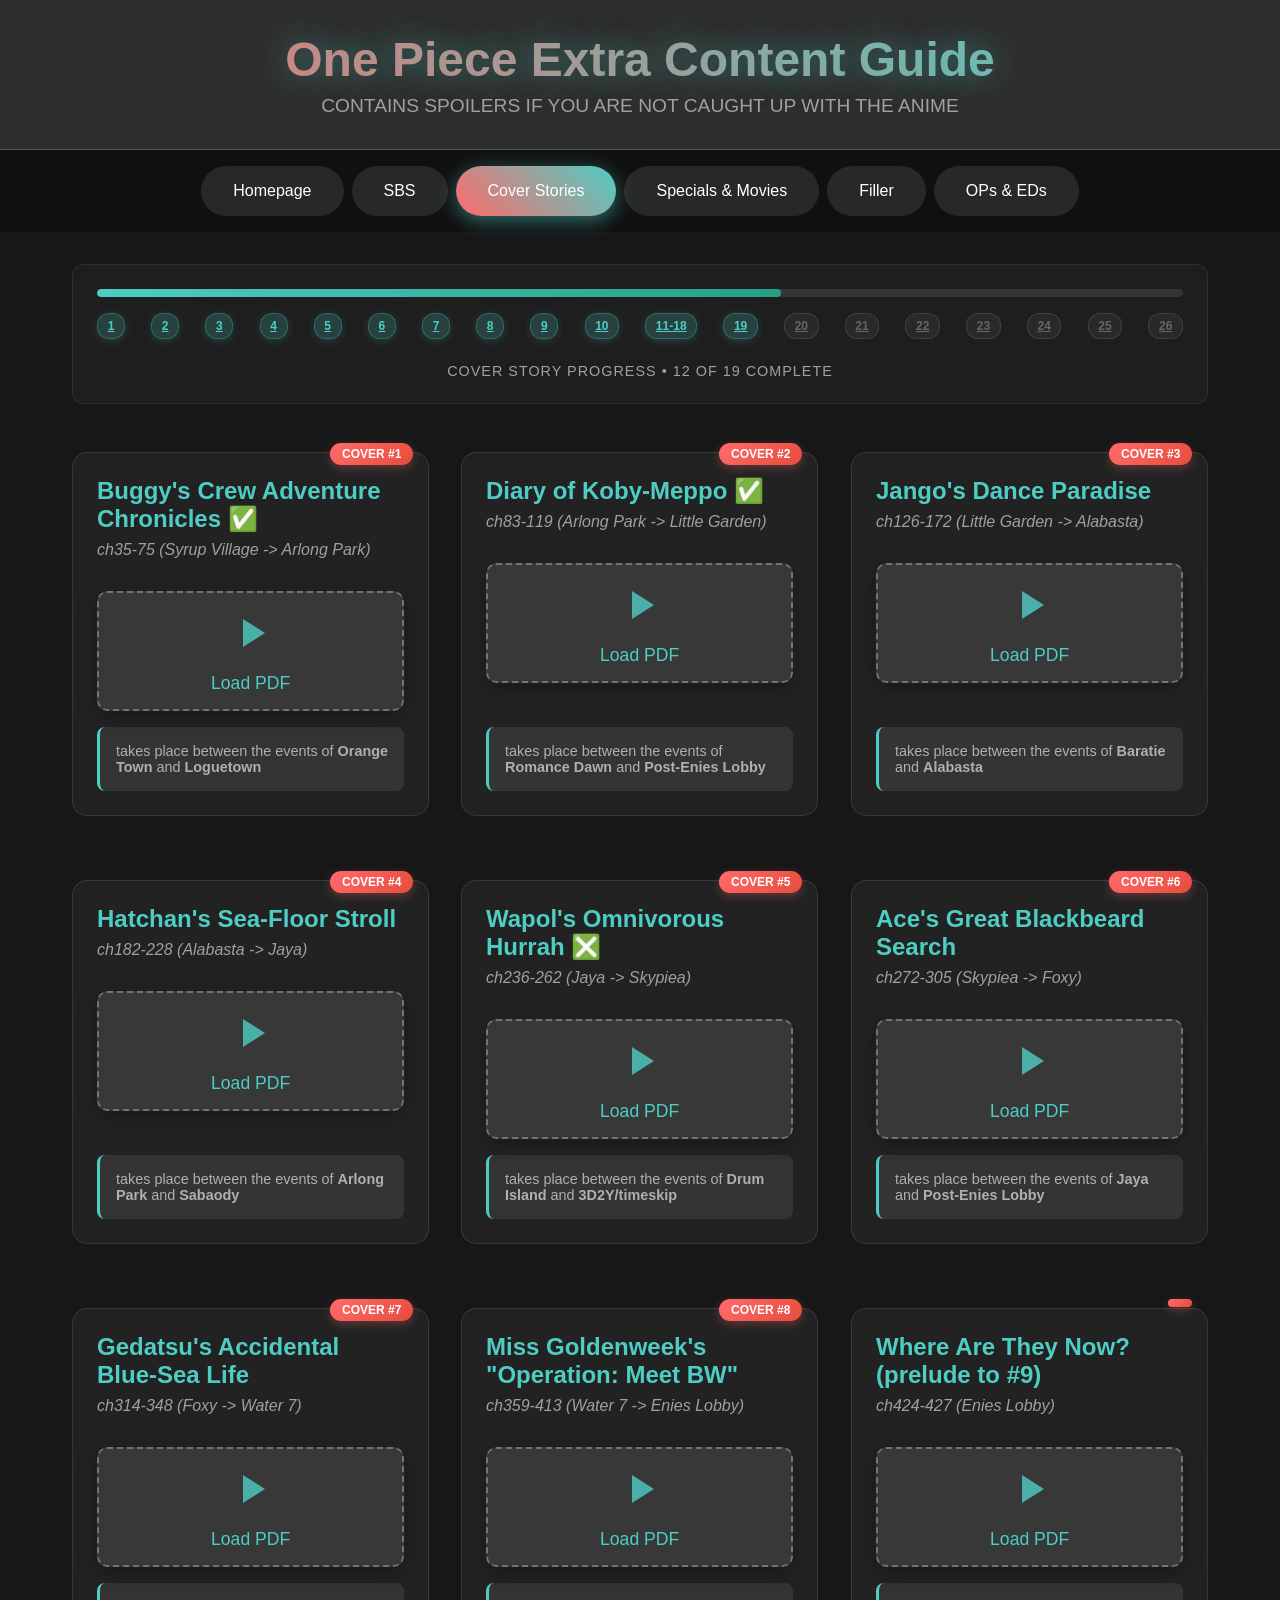
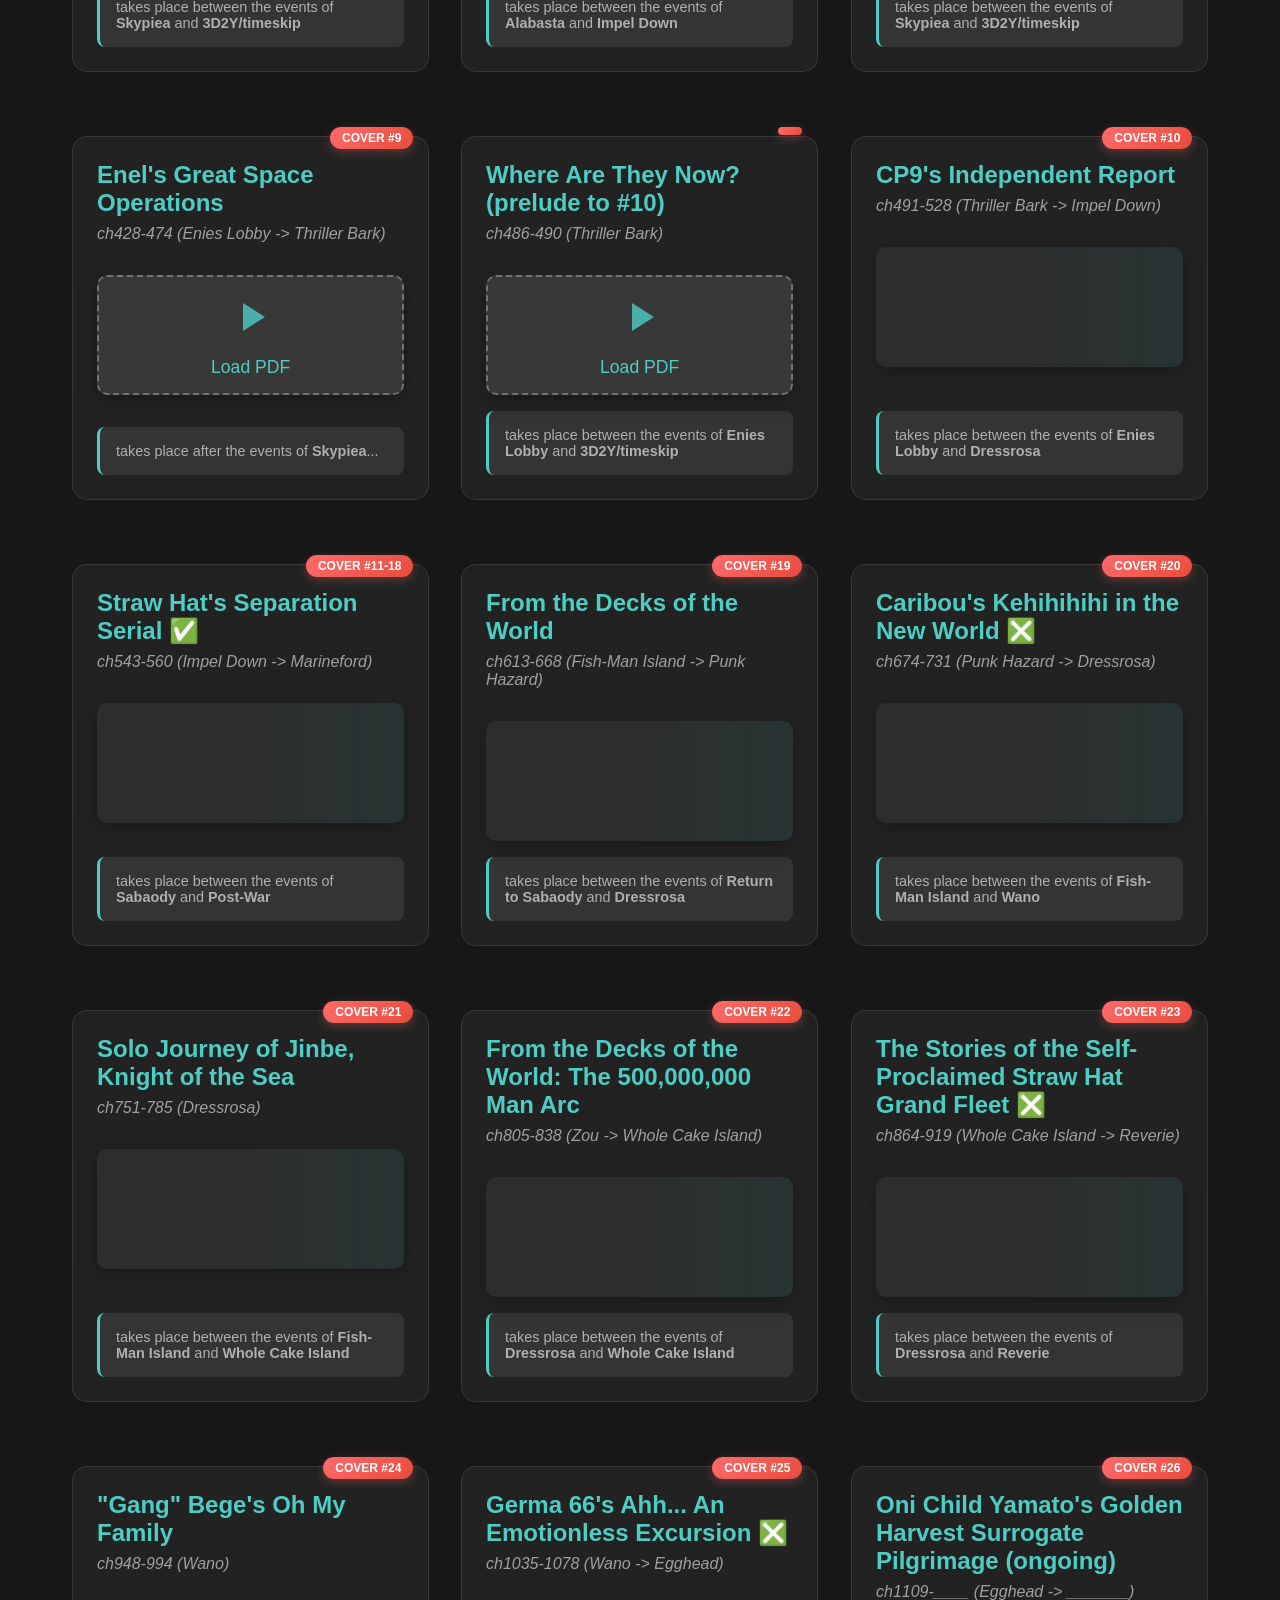
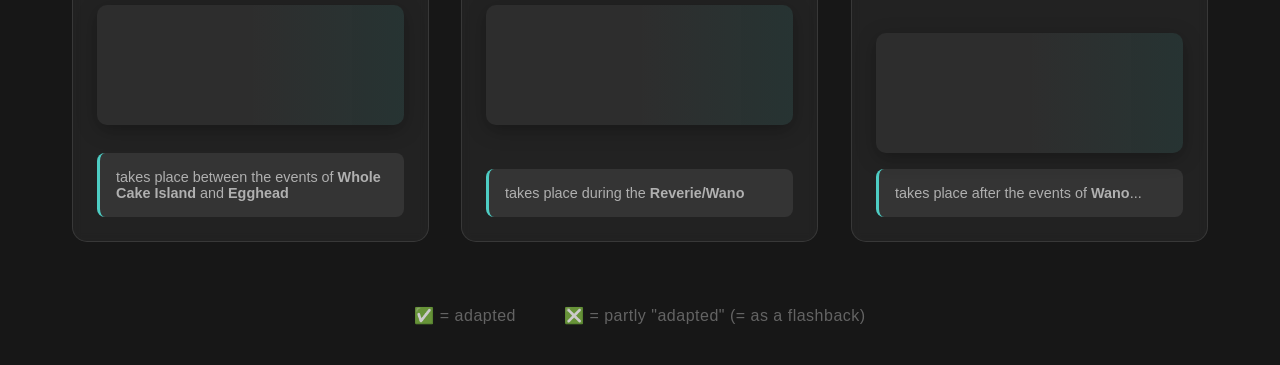
==== commit 80a82064: "starting v0.9.5" ====
--- a/index.html
+++ b/index.html
@@ -29,8 +29,8 @@
     <link rel="preconnect" href="https://www.netflix.com" />
 
     <!-- Stylesheet + Version-Based Cache Busting -->
-    <link rel="stylesheet" href="styles.css?v=0.9.4" />
-    <script>const SITE_VERSION = "0.9.4";</script>
+    <link rel="stylesheet" href="styles.css?v=0.9.5" />
+    <script>const SITE_VERSION = "0.9.5";</script>
 </head>
 <body>
 <div class="header">
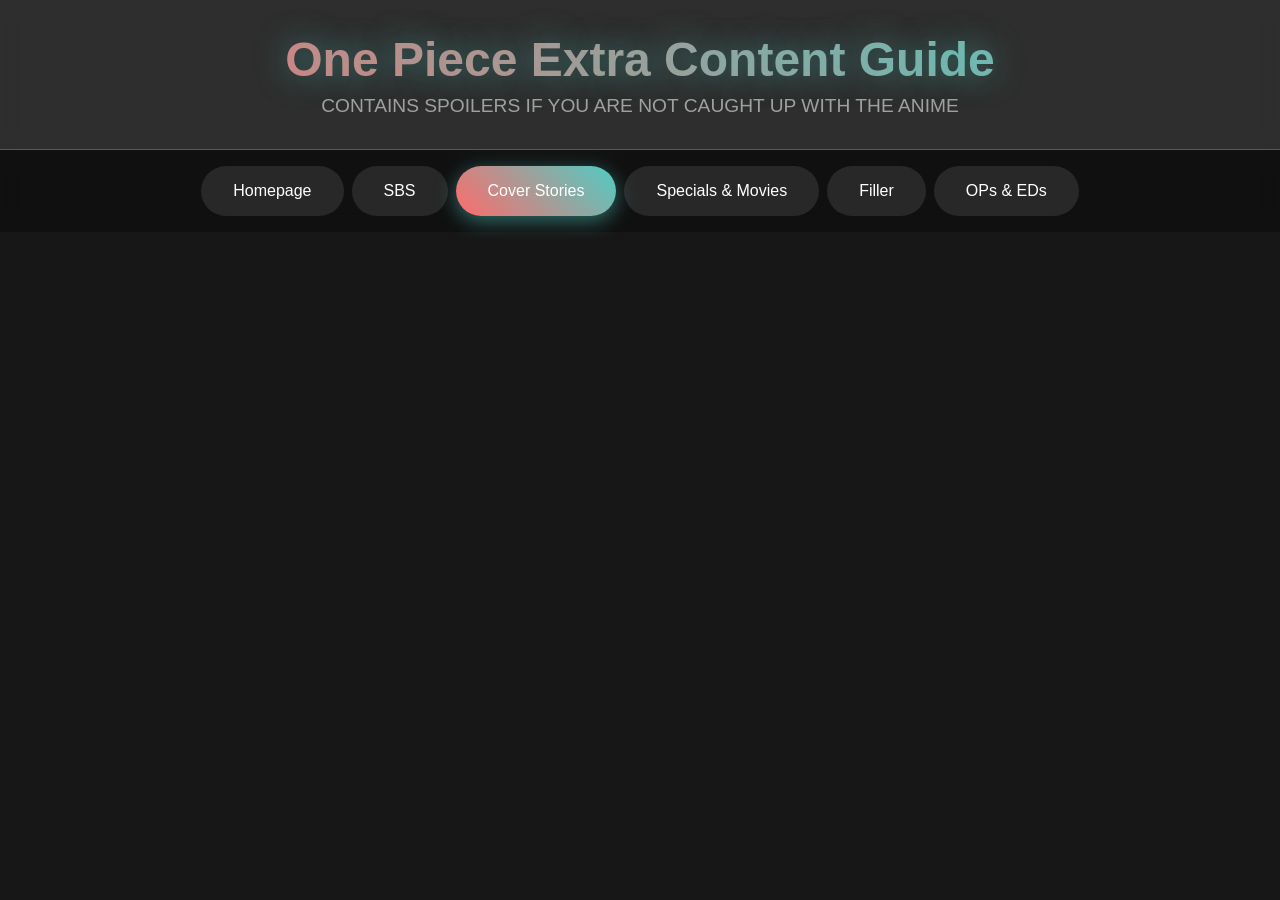
==== commit ed7c4c6f: "feat: implement dynamic tab loading via Fetch API - split index.html into modular files in 'pages/'-" ====
--- a/index.html
+++ b/index.html
@@ -55,1791 +55,15 @@
 
 <div class="content">
     <!-- Homepage Tab -->
-    <div id="homepage" class="tab-content"></div>
-
     <!-- (Important) SBS Tab -->
-    <div id="sbs" class="tab-content">
-        <h2 style="margin: 2rem 0; color: #4ecdc4;">Thousand Sunny</h2>
-
-        <div class="warning-box" style="background: rgba(78, 205, 196, 0.15); border: 1px solid rgba(78, 205, 196, 0.3); color: #4ecdc4; border-left: 4px solid #4ecdc4; margin-bottom: 2rem;">
-            <span class="warning-icon">📺</span>
-            <div>
-                There was a special, advertising movie #11, in which the Sunny was introduced by the Straw Hats, based on Oda's drawing & various blueprints from SBSs!
-            </div>
-        </div>
-
-        <div class="sunny-gallery" style="display: grid; grid-template-columns: 1fr; gap: 1rem; margin-bottom: 2rem;">
-            <div class="sunny-item">
-                <img
-                        src="embeds/SBS/Thousand Sunny (from special for 11th movie)/06 - The bathroom.webp"
-                        alt="The bathroom"
-                        style="width: 100%; height: auto; border-radius: 8px; box-shadow: 0 3px 15px rgba(0, 0, 0, 0.3); cursor: pointer;"
-                        onclick="openLightbox(this.src)"
-                />
-                <p style="text-align: center; color: #888; font-size: 0.8rem; margin-top: 0.5rem; opacity: 0.8;">The bathroom</p>
-            </div>
-
-            <div class="sunny-item">
-                <img
-                        src="embeds/SBS/Thousand Sunny (from special for 11th movie)/01 - The boys' room.webp"
-                        alt="The boys' room"
-                        style="width: 100%; height: auto; border-radius: 8px; box-shadow: 0 3px 15px rgba(0, 0, 0, 0.3); cursor: pointer;"
-                        onclick="openLightbox(this.src)"
-                />
-                <p style="text-align: center; color: #888; font-size: 0.8rem; margin-top: 0.5rem; opacity: 0.8;">The boys' room</p>
-            </div>
-
-            <div class="sunny-item">
-                <img
-                        src="embeds/SBS/Thousand Sunny (from special for 11th movie)/02 - The girls' room.webp"
-                        alt="The girls' room"
-                        style="width: 100%; height: auto; border-radius: 8px; box-shadow: 0 3px 15px rgba(0, 0, 0, 0.3); cursor: pointer;"
-                        onclick="openLightbox(this.src)"
-                />
-                <p style="text-align: center; color: #888; font-size: 0.8rem; margin-top: 0.5rem; opacity: 0.8;">The girls' room</p>
-            </div>
-
-            <div class="sunny-item">
-                <img
-                        src="embeds/SBS/Thousand Sunny (from special for 11th movie)/03 - The kitchen.webp"
-                        alt="The kitchen"
-                        style="width: 100%; height: auto; border-radius: 8px; box-shadow: 0 3px 15px rgba(0, 0, 0, 0.3); cursor: pointer;"
-                        onclick="openLightbox(this.src)"
-                />
-                <p style="text-align: center; color: #888; font-size: 0.8rem; margin-top: 0.5rem; opacity: 0.8;">The kitchen</p>
-            </div>
-
-            <div class="sunny-item">
-                <img
-                        src="embeds/SBS/Thousand Sunny (from special for 11th movie)/05 - The aquarium bar.webp"
-                        alt="The aquarium bar"
-                        style="width: 100%; height: auto; border-radius: 8px; box-shadow: 0 3px 15px rgba(0, 0, 0, 0.3); cursor: pointer;"
-                        onclick="openLightbox(this.src)"
-                />
-                <p style="text-align: center; color: #888; font-size: 0.8rem; margin-top: 0.5rem; opacity: 0.8;">The aquarium bar</p>
-            </div>
-
-            <div class="sunny-item">
-                <img
-                        src="embeds/SBS/Thousand Sunny (from special for 11th movie)/07 - The library.webp"
-                        alt="The library"
-                        style="width: 100%; height: auto; border-radius: 8px; box-shadow: 0 3px 15px rgba(0, 0, 0, 0.3); cursor: pointer;"
-                        onclick="openLightbox(this.src)"
-                />
-                <p style="text-align: center; color: #888; font-size: 0.8rem; margin-top: 0.5rem; opacity: 0.8;">The library</p>
-            </div>
-
-            <div class="sunny-item">
-                <img
-                        src="embeds/SBS/Thousand Sunny (from special for 11th movie)/08 - Usopp Factory.webp"
-                        alt="Usopp Factory"
-                        style="width: 100%; height: auto; border-radius: 8px; box-shadow: 0 3px 15px rgba(0, 0, 0, 0.3); cursor: pointer;"
-                        onclick="openLightbox(this.src)"
-                />
-                <p style="text-align: center; color: #888; font-size: 0.8rem; margin-top: 0.5rem; opacity: 0.8;">Usopp Factory</p>
-            </div>
-
-            <div class="sunny-item">
-                <img
-                        src="embeds/SBS/Thousand Sunny (from special for 11th movie)/09 - Franky's workshop.webp"
-                        alt="Franky's workshop"
-                        style="width: 100%; height: auto; border-radius: 8px; box-shadow: 0 3px 15px rgba(0, 0, 0, 0.3); cursor: pointer;"
-                        onclick="openLightbox(this.src)"
-                />
-                <p style="text-align: center; color: #888; font-size: 0.8rem; margin-top: 0.5rem; opacity: 0.8;">Franky's workshop</p>
-            </div>
-
-            <div class="sunny-item">
-                <img
-                        src="embeds/SBS/Thousand Sunny (from special for 11th movie)/04 - The sick bay.webp"
-                        alt="The sick bay"
-                        style="width: 100%; height: auto; border-radius: 8px; box-shadow: 0 3px 15px rgba(0, 0, 0, 0.3); cursor: pointer;"
-                        onclick="openLightbox(this.src)"
-                />
-                <p style="text-align: center; color: #888; font-size: 0.8rem; margin-top: 0.5rem; opacity: 0.8;">The sick bay</p>
-            </div>
-
-            <div class="sunny-item">
-                <img
-                        src="embeds/SBS/Thousand Sunny (from special for 11th movie)/10 - Zoro's training room & crow's nest.webp"
-                        alt="Zoro's training room and crow's nest"
-                        style="width: 100%; height: auto; border-radius: 8px; box-shadow: 0 3px 15px rgba(0, 0, 0, 0.3); cursor: pointer;"
-                        onclick="openLightbox(this.src)"
-                />
-                <p style="text-align: center; color: #888; font-size: 0.8rem; margin-top: 0.5rem; opacity: 0.8;">Zoro's training room & crow's nest</p>
-            </div>
-        </div>
-
-        <div style="display: flex; gap: 2rem; margin: 2rem 0; align-items: flex-start;">
-            <div style="flex: 1; min-width: 0;">
-                <h2 style="margin: 0 0 1rem 0; color: #4ecdc4; font-size: 1.2rem;">7(+1) Warlords as Children <span style="color: #26887e; font-size: 0.8em;">(Vol. 63 – Fish-Man Island Arc)</span></h2>
-                <img
-                        src="embeds/SBS/SBS Vol.63 - Shichibukai as Children.webp"
-                        alt="Shichibukai as Children"
-                        style="width: 100%; height: auto; border-radius: 8px; box-shadow: 0 3px 15px rgba(0, 0, 0, 0.3); cursor: pointer;"
-                        onclick="openLightbox(this.src)"
-                />
-                <p style="color: #888; font-size: 0.75rem; margin: 0.5rem 0 0 0; font-style: italic; text-align: center; width: 100%;">Jinbe, Mihawk, Moria, Hancock, Crocodile, Kuma, Doflamingo, Teach</p>
-            </div>
-            <div style="flex: 1; min-width: 0;">
-                <h2 style="margin: 0 0 1rem 0; color: #4ecdc4; font-size: 1.2rem;">11(-2) Supernovas as Children <span style="color: #26887e; font-size: 0.8em;">(Vol. 64 – Fish-Man Island Arc)</span></h2>
-                <img
-                        src="embeds/SBS/SBS Vol.64 - non-Straw Hat Supernovas as Children.webp"
-                        alt="Supernovas as Children"
-                        style="width: 100%; height: auto; border-radius: 8px; box-shadow: 0 3px 15px rgba(0, 0, 0, 0.3); cursor: pointer;"
-                        onclick="openLightbox(this.src)"
-                />
-                <p style="color: #888; font-size: 0.75rem; margin: 0.5rem 0 0 0; font-style: italic; text-align: center; width: 100%;">Apoo, Law, Killer, Drake, Bege, Hawkins, Bonney, Kidd, Urouge</p>
-            </div>
-        </div>
-        <div class="warning-box yellow">
-            <span class="warning-icon">📝</span>
-            <div>
-                <strong>Urouge in the present story has (the for Birkans typical) downward-pointing wings</strong> – just like all of Enel's troops (Satori, Gedatsu, Shura, Ohm, and the rest of his goons) did –
-                <strong>however,</strong> according to this SBS, <strong>he seems to have been born(?) Skypiean</strong>.
-            </div>
-        </div>
-
-        <h2 style="margin: 2rem 0; color: #4ecdc4;">...</h2>
-    </div>
-
     <!-- Cover Stories Tab -->
-    <div id="cover-stories" class="tab-content active">
-
-        <div class="progress-counter">
-            <div class="progress-bar-container">
-                <div class="progress-bar">
-                    <div class="progress-fill"></div>
-                </div>
-                <div class="progress-markers">
-                    <a href="#cover-story-1" class="marker completed" data-number="1">1</a>
-                    <a href="#cover-story-2" class="marker completed" data-number="2">2</a>
-                    <a href="#cover-story-3" class="marker completed" data-number="3">3</a>
-                    <a href="#cover-story-4" class="marker completed" data-number="4">4</a>
-                    <a href="#cover-story-5" class="marker completed" data-number="5">5</a>
-                    <a href="#cover-story-6" class="marker completed" data-number="6">6</a>
-                    <a href="#cover-story-7" class="marker completed" data-number="7">7</a>
-                    <a href="#cover-story-8" class="marker completed" data-number="8">8</a>
-                    <a href="#cover-story-9" class="marker completed" data-number="9">9</a>
-                    <a href="#cover-story-10" class="marker completed" data-number="10">10</a>
-                    <a href="#cover-story-11_18" class="marker completed" data-number="11-18">11-18</a>
-                    <a href="#cover-story-19" class="marker completed" data-number="19">19</a>
-                    <a href="#cover-story-20" class="marker incomplete" data-number="20">20</a>
-                    <a href="#cover-story-21" class="marker incomplete" data-number="21">21</a>
-                    <a href="#cover-story-22" class="marker incomplete" data-number="22">22</a>
-                    <a href="#cover-story-23" class="marker incomplete" data-number="23">23</a>
-                    <a href="#cover-story-24" class="marker incomplete" data-number="24">24</a>
-                    <a href="#cover-story-25" class="marker incomplete" data-number="25">25</a>
-                    <a href="#cover-story-26" class="marker incomplete" data-number="26">26</a>
-                </div>
-            </div>
-            <p class="progress-label">Cover Story Progress • 12 of 19 Complete</p>
-        </div>
-
-        <div class="load-all-container" id="mobileLoadAllContainer" style="display: none;">
-            <button class="load-all-btn" onclick="loadAllPDFs()" id="loadAllBtn">
-                <svg width="20" height="20" viewBox="0 0 24 24" fill="currentColor">
-                    <path d="M8 5v14l11-7z" />
-                </svg>
-                Load All PDFs
-            </button>
-        </div>
-
-        <div class="cover-stories-grid">
-            <div class="cover-story" data-number="COVER #1" id="cover-story-1">
-                <div class="cover-story-content">
-                    <h3>Buggy's Crew Adventure Chronicles ✅</h3>
-                    <p class="chapters">ch35-75 (Syrup Village -> Arlong Park)</p>
-                    <div class="pdf-container" id="pdf-1"></div>
-                    <div class="info-box">takes place between the events of <strong>Orange Town</strong> and <strong>Loguetown</strong></div>
-                </div>
-            </div>
-
-            <div class="cover-story" data-number="COVER #2" id="cover-story-2">
-                <div class="cover-story-content">
-                    <h3>Diary of Koby-Meppo ✅</h3>
-                    <p class="chapters">ch83-119 (Arlong Park -> Little Garden)</p>
-                    <div class="pdf-container" id="pdf-2"></div>
-                    <div class="info-box">takes place between the events of <strong>Romance Dawn</strong> and <strong>Post-Enies Lobby</strong></div>
-                </div>
-            </div>
-
-            <div class="cover-story" data-number="COVER #3" id="cover-story-3">
-                <div class="cover-story-content">
-                    <h3>Jango's Dance Paradise</h3>
-                    <p class="chapters">ch126-172 (Little Garden -> Alabasta)</p>
-                    <div class="pdf-container" id="pdf-3"></div>
-                    <div class="info-box">takes place between the events of <strong>Baratie</strong> and <strong>Alabasta</strong></div>
-                </div>
-            </div>
-
-            <div class="cover-story" data-number="COVER #4" id="cover-story-4">
-                <div class="cover-story-content">
-                    <h3>Hatchan's Sea-Floor Stroll</h3>
-                    <p class="chapters">ch182-228 (Alabasta -> Jaya)</p>
-                    <div class="pdf-container" id="pdf-4"></div>
-                    <div class="info-box">takes place between the events of <strong>Arlong Park</strong> and <strong>Sabaody</strong></div>
-                </div>
-            </div>
-
-            <div class="cover-story" data-number="COVER #5" id="cover-story-5">
-                <div class="cover-story-content">
-                    <h3>Wapol's Omnivorous Hurrah ❎</h3>
-                    <p class="chapters">ch236-262 (Jaya -> Skypiea)</p>
-                    <div class="pdf-container" id="pdf-5"></div>
-                    <div class="info-box">takes place between the events of <strong>Drum Island</strong> and <strong>3D2Y/timeskip</strong></div>
-                </div>
-            </div>
-
-            <div class="cover-story" data-number="COVER #6" id="cover-story-6">
-                <div class="cover-story-content">
-                    <h3>Ace's Great Blackbeard Search</h3>
-                    <p class="chapters">ch272-305 (Skypiea -> Foxy)</p>
-                    <div class="pdf-container" id="pdf-6"></div>
-                    <div class="info-box">takes place between the events of <strong>Jaya</strong> and <strong>Post-Enies Lobby</strong></div>
-                </div>
-            </div>
-
-            <div class="cover-story" data-number="COVER #7" id="cover-story-7">
-                <div class="cover-story-content">
-                    <h3>Gedatsu's Accidental Blue-Sea Life</h3>
-                    <p class="chapters">ch314-348 (Foxy -> Water 7)</p>
-                    <div class="pdf-container" id="pdf-7"></div>
-                    <div class="info-box">takes place between the events of <strong>Skypiea</strong> and <strong>3D2Y/timeskip</strong></div>
-                </div>
-            </div>
-
-            <div class="cover-story" data-number="COVER #8" id="cover-story-8">
-                <div class="cover-story-content">
-                    <h3>Miss Goldenweek's "Operation: Meet BW"</h3>
-                    <p class="chapters">ch359-413 (Water 7 -> Enies Lobby)</p>
-                    <div class="pdf-container" id="pdf-8"></div>
-                    <div class="info-box">takes place between the events of <strong>Alabasta</strong> and <strong>Impel Down</strong></div>
-                </div>
-            </div>
-
-            <div class="cover-story">
-                <div class="cover-story-content">
-                    <h3>Where Are They Now? (prelude to #9)</h3>
-                    <p class="chapters">ch424-427 (Enies Lobby)</p>
-                    <div class="pdf-container" id="pdf-9"></div>
-                    <div class="info-box">takes place between the events of <strong>Skypiea</strong> and <strong>3D2Y/timeskip</strong></div>
-                </div>
-            </div>
-
-            <div class="cover-story" data-number="COVER #9" id="cover-story-9">
-                <div class="cover-story-content">
-                    <h3>Enel's Great Space Operations</h3>
-                    <p class="chapters">ch428-474 (Enies Lobby -> Thriller Bark)</p>
-                    <div class="pdf-container" id="pdf-10"></div>
-                    <div class="info-box">takes place after the events of <strong>Skypiea</strong>...</div>
-                </div>
-            </div>
-
-            <div class="cover-story">
-                <div class="cover-story-content">
-                    <h3>Where Are They Now? (prelude to #10)</h3>
-                    <p class="chapters">ch486-490 (Thriller Bark)</p>
-                    <div class="pdf-container" id="pdf-11"></div>
-                    <div class="info-box">takes place between the events of <strong>Enies Lobby</strong> and <strong>3D2Y/timeskip</strong></div>
-                </div>
-            </div>
-
-            <div class="cover-story" data-number="COVER #10" id="cover-story-10">
-                <div class="cover-story-content">
-                    <h3>CP9's Independent Report</h3>
-                    <p class="chapters">ch491-528 (Thriller Bark -> Impel Down)</p>
-                    <div class="pdf-container" id="pdf-12"></div>
-                    <div class="info-box">takes place between the events of <strong>Enies Lobby</strong> and <strong>Dressrosa</strong></div>
-                </div>
-            </div>
-
-            <div class="cover-story" data-number="COVER #11-18" id="cover-story-11_18">
-                <div class="cover-story-content">
-                    <h3>Straw Hat's Separation Serial ✅</h3>
-                    <p class="chapters">ch543-560 (Impel Down -> Marineford)</p>
-                    <div class="pdf-container" id="pdf-13"></div>
-                    <div class="info-box">takes place between the events of <strong>Sabaody</strong> and <strong>Post-War</strong></div>
-                </div>
-            </div>
-
-            <div class="cover-story" data-number="COVER #19" id="cover-story-19">
-                <div class="cover-story-content">
-                    <h3>From the Decks of the World</h3>
-                    <p class="chapters">ch613-668 (Fish-Man Island -> Punk Hazard)</p>
-                    <div class="pdf-container" id="pdf-14"></div>
-                    <div class="info-box">takes place between the events of <strong>Return to Sabaody</strong> and <strong>Dressrosa</strong></div>
-                </div>
-            </div>
-
-            <div class="cover-story" data-number="COVER #20" id="cover-story-20">
-                <div class="cover-story-content">
-                    <h3>Caribou's Kehihihihi in the New World ❎</h3>
-                    <p class="chapters">ch674-731 (Punk Hazard -> Dressrosa)</p>
-                    <div class="pdf-container" id="pdf-15"></div>
-                    <div class="info-box">takes place between the events of <strong>Fish-Man Island</strong> and <strong>Wano</strong></div>
-                </div>
-            </div>
-
-            <div class="cover-story" data-number="COVER #21" id="cover-story-21">
-                <div class="cover-story-content">
-                    <h3>Solo Journey of Jinbe, Knight of the Sea</h3>
-                    <p class="chapters">ch751-785 (Dressrosa)</p>
-                    <div class="pdf-container" id="pdf-16"></div>
-                    <div class="info-box">takes place between the events of <strong>Fish-Man Island</strong> and <strong>Whole Cake Island</strong></div>
-                </div>
-            </div>
-
-            <div class="cover-story" data-number="COVER #22" id="cover-story-22">
-                <div class="cover-story-content">
-                    <h3>From the Decks of the World: The 500,000,000 Man Arc</h3>
-                    <p class="chapters">ch805-838 (Zou -> Whole Cake Island)</p>
-                    <div class="pdf-container" id="pdf-17"></div>
-                    <div class="info-box">takes place between the events of <strong>Dressrosa</strong> and <strong>Whole Cake Island</strong></div>
-                </div>
-            </div>
-
-            <div class="cover-story" data-number="COVER #23" id="cover-story-23">
-                <div class="cover-story-content">
-                    <h3>The Stories of the Self-Proclaimed Straw Hat Grand Fleet ❎</h3>
-                    <p class="chapters">ch864-919 (Whole Cake Island -> Reverie)</p>
-                    <div class="pdf-container" id="pdf-18"></div>
-                    <div class="info-box">takes place between the events of <strong>Dressrosa</strong> and <strong>Reverie</strong></div>
-                </div>
-            </div>
-
-            <div class="cover-story" data-number="COVER #24" id="cover-story-24">
-                <div class="cover-story-content">
-                    <h3>"Gang" Bege's Oh My Family</h3>
-                    <p class="chapters">ch948-994 (Wano)</p>
-                    <div class="pdf-container" id="pdf-19"></div>
-                    <div class="info-box">takes place between the events of <strong>Whole Cake Island</strong> and <strong>Egghead</strong></div>
-                </div>
-            </div>
-
-            <div class="cover-story" data-number="COVER #25" id="cover-story-25">
-                <div class="cover-story-content">
-                    <h3>Germa 66's Ahh... An Emotionless Excursion ❎</h3>
-                    <p class="chapters">ch1035-1078 (Wano -> Egghead)</p>
-                    <div class="pdf-container" id="pdf-20"></div>
-                    <div class="info-box">takes place during the <strong>Reverie/Wano</strong></div>
-                </div>
-            </div>
-
-            <div class="cover-story" data-number="COVER #26" id="cover-story-26">
-                <div class="cover-story-content">
-                    <h3>Oni Child Yamato's Golden Harvest Surrogate Pilgrimage (ongoing)</h3>
-                    <p class="chapters">ch1109-____ (Egghead -> _______)</p>
-                    <div class="pdf-container" id="pdf-21"></div>
-                    <div class="info-box">takes place after the events of <strong>Wano</strong>...</div>
-                </div>
-            </div>
-        </div>
-
-        <div class="legend-notice">
-            ✅ = adapted
-            <span>❎ = partly "adapted" (= as a flashback)</span>
-        </div>
-    </div>
-
     <!-- Specials & Movies Tab -->
-    <div id="specials-movies" class="tab-content">
-        <div class="warning-box" style="background: rgba(78, 205, 196, 0.15); border: 1px solid rgba(78, 205, 196, 0.3); color: #4ecdc4; border-left: 4px solid #4ecdc4; margin-bottom: 2rem;">
-            <span class="warning-icon">📁</span>
-            <div>
-                All Movies and Specials that aren't on streaming platforms in NA are in this
-                <a
-                        href="https://drive.google.com/drive/u/0/folders/1_UN22z2VXOKHL72rzLJpDbEVxyOMoynZ"
-                        style="color: #ff6b6b; text-decoration: underline; transition: all 0.3s ease;"
-                        target="_blank"
-                        onmouseover="this.style.color='#4ecdc4'; this.style.transform='translateX(3px)'"
-                        onmouseout="this.style.color='#ff6b6b'; this.style.transform='translateX(0)'"
-                >
-                    Google Drive
-                </a>
-                .
-                <div></div>
-                <strong>They do have subtitles, but to display them you have to download the video & view it using VLC Media Player!</strong>
-            </div>
-        </div>
-
-        <h2 style="margin: 2rem 0; color: #4ecdc4;">Canon Specials</h2>
-
-        <div class="specials-grid">
-            <div class="special-item">
-                <h4>Monsters: 103 Mercies Dragon Damnation (2024)</h4>
-                <div class="special-embed" style="aspect-ratio: unset; height: auto;">
-                    <img src="embeds/posters/Monsters.jpg" alt="Monsters: 103 Mercies Dragon Damnation" />
-                </div>
-                <p>This is an adaptation of a one-shot, that was written by Oda in 1994, before he started working on One Piece.</p>
-                <p><em>Despite being a standalone, its main lead is part of the One Piece canon.</em></p>
-                <p class="episodes"><a href="https://www.netflix.com/title/81733654" class="special-link" target="_blank">Viewable on Netflix</a><span style="color: #d0d0d0; margin-left: 10px;">(25min)</span></p>
-            </div>
-
-            <div class="special-item">
-                <div class="title-with-download">
-                    <h4>One Piece Film Strong World: Episode 0 (2010)</h4>
-                    <a href="https://drive.google.com/uc?export=download&id=1dO-WvswITNLInom-td2bHo0qh28fzYtr" class="download-btn" target="_blank">
-                        <svg width="16" height="16" viewBox="0 0 16 16" fill="currentColor">
-                            <path d="M8 12l-4-4h2.5V2h3v6H12l-4 4z" />
-                            <path d="M2 14h12v1H2v-1z" />
-                        </svg>
-                    </a>
-                </div>
-                <div class="special-embed clickable-video" onclick="window.open('https://drive.google.com/file/d/1dO-WvswITNLInom-td2bHo0qh28fzYtr/preview', '_blank')">
-                    <img src="embeds/posters/Episode 0.png" alt="One Piece Film Strong World: Episode 0" />
-                    <div class="play-overlay">
-                        <svg width="64" height="64" viewBox="0 0 24 24" fill="currentColor">
-                            <path d="M8 5v14l11-7z" />
-                        </svg>
-                    </div>
-                </div>
-                <p>This is an adaptation of the one-shot "Chapter 0", which was written by Oda and released alongside one of the Marineford chapters.</p>
-                <p>
-                    <em>The events of this episode are canon & <u>also good to have as context going into Movie #10 (One Piece Film: Strong World)</u>.</em>
-                </p>
-                <div class="warning-box yellow">
-                    <span class="warning-icon">⚠️</span>
-                    For some reason they thought it would be a good idea to basically spoil the majority of the movie in the preview for this episode...
-                    <strong>So be careful & skip about a quarter of the way into the video, and then backtrack to 1:45</strong>
-                </div>
-                <div class="warning-box" style="background: rgba(78, 205, 196, 0.15); border: 1px solid rgba(78, 205, 196, 0.3); color: #4ecdc4; border-left: 4px solid #4ecdc4;">
-                    <span class="warning-icon">🎵</span>
-                    <div>
-                        <strong>Important:</strong> For better audio quality, go to <em>Audio → Audio Track →</em> and change it to
-                        <strong>
-                            <em>"Japanese 2.0 <u>DVD</u> - [Japanese]"</em>
-                        </strong>
-                    </div>
-                </div>
-            </div>
-        </div>
-
-        <h2 style="margin: 2rem 0; color: #4ecdc4;">Movies <span style="color: #26887e; font-size: 0.8em;">(written and/or supervised by Oda)</span></h2>
-
-        <div class="specials-grid">
-            <div class="special-item">
-                <h4>#10 – One Piece Film: Strong World (2009)</h4>
-                <p>takes place between the events of Thriller Bark and Sabaody</p>
-                <div class="special-embed movie-poster">
-                    <img src="embeds/posters/Strong World.png" alt="One Piece Film: Strong World" />
-                </div>
-                <p class="episodes" style="display: flex; justify-content: space-between; align-items: baseline;">
-                            <span>
-                                <a href="https://www.netflix.com/title/80998781" class="special-link" target="_blank">Viewable on Netflix</a>
-                                <span style="color: #d0d0d0; margin-left: 10px;">(1h 55m)</span>
-                            </span>
-                    <span style="color: #888; font-size: 0.8em; font-style: italic; line-height: 1;">recommended to watch "Episode 0" before this</span>
-                </p>
-            </div>
-
-            <div class="special-item">
-                <h4>#12 – One Piece Film: Z (2012)</h4>
-                <p>takes place between the events of Fish-Man Island and Punk Hazard</p>
-                <div class="special-embed movie-poster">
-                    <img src="embeds/posters/Z.jpg" alt="One Piece Film: Z" />
-                </div>
-                <p class="episodes"><a href="https://www.netflix.com/title/80198443" class="special-link" target="_blank">Viewable on Netflix</a><span style="color: #d0d0d0; margin-left: 10px;">(1h 48m)</span></p>
-            </div>
-        </div>
-
-        <h2 style="margin: 2rem 0; color: #4ecdc4;">Non-Canon Specials <span style="color: #26887e; font-size: 0.8em;">(all ~5min)</span></h2>
-
-        <div class="non-canon-grid">
-            <div class="nissin-container">
-                <h4>Nissin "Hungry Days" Cup Noodle - Promotional Series <span style="color: #26887e; font-size: 0.8em;">(by Studio Shaft)</span></h4>
-                <div class="nissin-grid">
-                    <div class="nissin-item">
-                        <h5>Zoro</h5>
-                        <div class="nissin-embed clickable-video" onclick="window.open('https://www.youtube-nocookie.com/embed/FgXzaiYKRaI?si=w2sRvd7zXvD_vtFb', '_blank')">
-                            <img src="embeds/thumbnails/Hungry Days/Zoro.jpg" alt="Zoro" />
-                            <div class="play-overlay">
-                                <svg width="64" height="64" viewBox="0 0 24 24" fill="currentColor">
-                                    <path d="M8 5v14l11-7z" />
-                                </svg>
-                            </div>
-                        </div>
-                    </div>
-
-                    <div class="nissin-item">
-                        <h5>Nami</h5>
-                        <div class="nissin-embed clickable-video" onclick="window.open('https://www.youtube-nocookie.com/embed/vHU7UrD8atY?si=j8A7Vdhqvw0U6XHY', '_blank')">
-                            <img src="embeds/thumbnails/Hungry Days/Nami.jpg" alt="Nami" />
-                            <div class="play-overlay">
-                                <svg width="64" height="64" viewBox="0 0 24 24" fill="currentColor">
-                                    <path d="M8 5v14l11-7z" />
-                                </svg>
-                            </div>
-                        </div>
-                    </div>
-
-                    <div class="nissin-item">
-                        <h5>Vivi</h5>
-                        <div class="nissin-embed clickable-video" onclick="window.open('https://www.youtube-nocookie.com/embed/H72C0CzereI?si=oteElik737fZEsyV', '_blank')">
-                            <img src="embeds/thumbnails/Hungry Days/Vivi.jpg" alt="Vivi" />
-                            <div class="play-overlay">
-                                <svg width="64" height="64" viewBox="0 0 24 24" fill="currentColor">
-                                    <path d="M8 5v14l11-7z" />
-                                </svg>
-                            </div>
-                        </div>
-                    </div>
-
-                    <div class="nissin-item">
-                        <h5>Marineford</h5>
-                        <div class="nissin-embed clickable-video" onclick="window.open('https://www.youtube-nocookie.com/embed/U4-71D75KcI?si=T5kKyxoCo4maXYrx', '_blank')">
-                            <img src="embeds/thumbnails/Hungry Days/Marineford.jpg" alt="Marineford" />
-                            <div class="play-overlay">
-                                <svg width="64" height="64" viewBox="0 0 24 24" fill="currentColor">
-                                    <path d="M8 5v14l11-7z" />
-                                </svg>
-                            </div>
-                        </div>
-                    </div>
-                </div>
-
-                <div class="bump-of-chicken-section">
-                    <h5>Hungry Days × One Piece × Bump of Chicken</h5>
-                    <p class="bump-disclaimer">Animated music video of the full song (by Bump of Chicken) from the 4 short Nissin Noodle commercials</p>
-                    <div class="bump-embed clickable-video" onclick="window.open('https://www.youtube-nocookie.com/embed/x5Prd-CQNnk?si=BWhbDbmSxOIHL6Gb', '_blank')">
-                        <img src="embeds/thumbnails/Bump of Chicken.jpg" alt="Hungry Days × One Piece × Bump of Chicken" />
-                        <div class="play-overlay">
-                            <svg width="64" height="64" viewBox="0 0 24 24" fill="currentColor">
-                                <path d="M8 5v14l11-7z"/>
-                            </svg>
-                        </div>
-                    </div>
-                </div>
-            </div>
-
-            <div class="extra-content-divider">
-                <div class="extra-content-label">
-                            <span>
-                                <svg viewBox="0 0 24 24">
-                                    <path d="M12 2l3.09 6.26L22 9.27l-5 4.87 1.18 6.88L12 17.77l-6.18 3.25L7 14.14 2 9.27l6.91-1.01L12 2z" />
-                                </svg>
-                                Fun Extra Side Content
-                                <svg viewBox="0 0 24 24">
-                                    <path d="M12 2l3.09 6.26L22 9.27l-5 4.87 1.18 6.88L12 17.77l-6.18 3.25L7 14.14 2 9.27l6.91-1.01L12 2z" />
-                                </svg>
-                            </span>
-                </div>
-            </div>
-
-            <div class="non-canon-row-1">
-                <div class="non-canon-item">
-                    <div class="title-with-download">
-                        <h4>Jango's Dance Carnival</h4>
-                        <a href="https://drive.google.com/uc?export=download&id=1v_w9zLJB4Ugf3tBjqUPnC5J2Pq9dWjLC" class="download-btn" target="_blank">
-                            <svg width="16" height="16" viewBox="0 0 16 16" fill="currentColor">
-                                <path d="M8 12l-4-4h2.5V2h3v6H12l-4 4z" />
-                                <path d="M2 14h12v1H2v-1z" />
-                            </svg>
-                        </a>
-                    </div>
-                    <div class="non-canon-embed clickable-video" onclick="window.open('https://drive.google.com/file/d/1v_w9zLJB4Ugf3tBjqUPnC5J2Pq9dWjLC/preview', '_blank')">
-                        <img src="embeds/posters/Jango's Dance Carnival.png" alt="Jango's Dance Carnival" />
-                        <div class="play-overlay">
-                            <svg width="64" height="64" viewBox="0 0 24 24" fill="currentColor">
-                                <path d="M8 5v14l11-7z" />
-                            </svg>
-                        </div>
-                    </div>
-                </div>
-
-                <div class="non-canon-item">
-                    <div class="title-with-download">
-                        <h4>Soccer King of Dreams</h4>
-                        <a href="https://drive.google.com/uc?export=download&id=1OSjAd2iq4zgGgd87gdqY43Y8VfzirxFF" class="download-btn" target="_blank">
-                            <svg width="16" height="16" viewBox="0 0 16 16" fill="currentColor">
-                                <path d="M8 12l-4-4h2.5V2h3v6H12l-4 4z" />
-                                <path d="M2 14h12v1H2v-1z" />
-                            </svg>
-                        </a>
-                    </div>
-                    <div class="non-canon-embed clickable-video" onclick="window.open('https://drive.google.com/file/d/1OSjAd2iq4zgGgd87gdqY43Y8VfzirxFF/preview', '_blank')">
-                        <img src="embeds/posters/Soccer King of Dreams.png" alt="Soccer King of Dreams" />
-                        <div class="play-overlay">
-                            <svg width="64" height="64" viewBox="0 0 24 24" fill="currentColor">
-                                <path d="M8 5v14l11-7z" />
-                            </svg>
-                        </div>
-                    </div>
-                </div>
-
-                <div class="non-canon-item">
-                    <div class="title-with-download">
-                        <h4>The Pirate Baseball King</h4>
-                        <a href="https://drive.google.com/uc?export=download&id=1rqYl8RCaqb8qz_1TbgvvV3AhWhIwm3zs" class="download-btn" target="_blank">
-                            <svg width="16" height="16" viewBox="0 0 16 16" fill="currentColor">
-                                <path d="M8 12l-4-4h2.5V2h3v6H12l-4 4z" />
-                                <path d="M2 14h12v1H2v-1z" />
-                            </svg>
-                        </a>
-                    </div>
-                    <div class="non-canon-embed clickable-video" onclick="window.open('https://drive.google.com/file/d/1rqYl8RCaqb8qz_1TbgvvV3AhWhIwm3zs/preview', '_blank')">
-                        <img src="embeds/posters/The Pirate Baseball King.png" alt="The Pirate Baseball King" />
-                        <div class="play-overlay">
-                            <svg width="64" height="64" viewBox="0 0 24 24" fill="currentColor">
-                                <path d="M8 5v14l11-7z" />
-                            </svg>
-                        </div>
-                    </div>
-                </div>
-            </div>
-        </div>
-
-        <h2 style="margin: 2rem 0; color: #4ecdc4;">Non-Canon Movies <span style="color: #26887e; font-size: 0.8em;">(both =1h 35m)</span><span style="color: #26887e; font-size: 0.8em;"></span></h2>
-
-        <div class="specials-grid">
-            <div class="special-item">
-                <div class="title-with-download">
-                    <h4>#04 – One Piece The Movie: Dead End Adventure (2003)</h4>
-                    <a href="https://drive.google.com/uc?export=download&id=1TO2XXpoBMhWogbIaAxOibeBE6MoiPJ8T" class="download-btn" target="_blank">
-                        <svg width="16" height="16" viewBox="0 0 16 16" fill="currentColor">
-                            <path d="M8 12l-4-4h2.5V2h3v6H12l-4 4z" />
-                            <path d="M2 14h12v1H2v-1z" />
-                        </svg>
-                    </a>
-                </div>
-                <p>takes place between the events of Alabasta and Jaya</p>
-                <div class="special-embed clickable-video" onclick="window.open('https://drive.google.com/file/d/1TO2XXpoBMhWogbIaAxOibeBE6MoiPJ8T/preview', '_blank')">
-                    <img src="embeds/posters/Dead End Adventure.png" alt="One Piece The Movie: Dead End Adventure" />
-                    <div class="play-overlay">
-                        <svg width="64" height="64" viewBox="0 0 24 24" fill="currentColor">
-                            <path d="M8 5v14l11-7z" />
-                        </svg>
-                    </div>
-                </div>
-            </div>
-
-            <div class="special-item">
-                <h4>#07 – One Piece The Movie: The Giant Mechanical Soldier of Karakuri Castle (2006)</h4>
-                <p>takes place between the events of Skypiea and Water 7</p>
-                <div class="warning-box yellow">
-                    <span class="warning-icon">⚠️</span>
-                    File was taken down
-                </div>
-            </div>
-        </div>
-    </div>
-
     <!-- Filler Tab -->
-    <div id="filler" class="tab-content">
-        <div class="filler-timeline">
-            <div class="filler-item">
-                <div class="episode-count">7.5</div>
-                <div class="filler-header">
-                    <h3 class="filler-title">Warship Island Arc</h3>
-                    <span class="filler-episodes">Eps. 54-61</span>
-                </div>
-                <p class="filler-description">
-                    This is the first filler arc in One Piece and follows the Straw Hats <span class="spoiler" onclick="toggleSpoiler(this)">rescuing a girl and a dragon</span>. The person they throw overboard, on the way up Reverse
-                    Mountain, is <span class="spoiler" onclick="toggleSpoiler(this)">one of the antagonists of the arc</span>.
-                </p>
-                <div class="filler-note">
-                    Episode 54 (until 7:45) and Episode 61 (from 13:20 onward) are canon material!
-                </div>
-            </div>
-
-            <div class="filler-item">
-                <div class="episode-count">4</div>
-                <div class="filler-header">
-                    <h3 class="filler-title">mid-Alabasta Padding</h3>
-                    <span class="filler-episodes">Eps. 98-99, 101-102</span>
-                </div>
-                <p class="filler-description">Wacky adventures with Ace while traveling the desert in Alabasta</p>
-                <div class="filler-note">
-                    Episode 101 (from 20:50 to END) is canon material!
-                </div>
-            </div>
-
-            <div class="filler-item">
-                <div class="episode-count">5</div>
-                <div class="filler-header">
-                    <h3 class="filler-title">post-Alabasta (Character-centered)</h3>
-                    <span class="filler-episodes">Eps. 131-135</span>
-                </div>
-                <p class="filler-description">Nice introduction to Robin. Focuses on the Straw Hats and how they interact with each other and the world.</p>
-            </div>
-
-            <div class="filler-item">
-                <div class="episode-count">3</div>
-                <div class="filler-header">
-                    <h3 class="filler-title">Goat Island Arc</h3>
-                    <span class="filler-episodes">Eps. 136-138</span>
-                </div>
-                <p class="filler-description">One of the fillers before Jaya. Straw Hats find <span class="spoiler" onclick="toggleSpoiler(this)">an uncharted island that is occupied by an old man and a bunch of goats</span>.</p>
-            </div>
-
-            <div class="filler-item">
-                <div class="episode-count">5</div>
-                <div class="filler-header">
-                    <h3 class="filler-title">Ruluka Island Arc</h3>
-                    <span class="filler-episodes">Eps. 139-143</span>
-                </div>
-                <p class="filler-description">
-                    One of the fillers before Jaya. Follows the Straw Hats as they discover <span class="spoiler" onclick="toggleSpoiler(this)">an island that is ruled by a dictator who overworks his people</span>.
-                </p>
-            </div>
-
-            <div class="filler-item">
-                <div class="episode-count">11.5</div>
-                <div class="filler-header">
-                    <h3 class="filler-title">G-8 Arc</h3>
-                    <span class="filler-episodes">Eps. 195-206</span>
-                </div>
-                <p class="filler-description">Fan-beloved filler arc. Must-watch!! – Begins with Episode 195 (from 16:20 onward)</p>
-                <div class="filler-note">
-                    Episode 203 (from 13:30 to 20:00) is canon material!
-                </div>
-            </div>
-
-            <div class="filler-item">
-                <div class="episode-count">4</div>
-                <div class="filler-header">
-                    <h3 class="filler-title">mid-Foxy Padding</h3>
-                    <span class="filler-episodes">Eps. 213-216</span>
-                </div>
-                <p class="filler-description">More Foxy. Could you wish for anything better than that...?</p>
-            </div>
-
-            <div class="filler-item">
-                <div class="episode-count">5</div>
-                <div class="filler-header">
-                    <h3 class="filler-title">Ocean's Dream Arc</h3>
-                    <span class="filler-episodes">Eps. 220-224</span>
-                </div>
-                <p class="filler-description">Filler based on a One Piece videogame for the PlayStation</p>
-            </div>
-
-            <div class="filler-item">
-                <div class="episode-count">1.5</div>
-                <div class="filler-header">
-                    <h3 class="filler-title">Foxy's Return Arc</h3>
-                    <span class="filler-episodes">Eps. 225-226</span>
-                </div>
-                <p class="filler-description">Somehow Palpatine returned</p>
-                <div class="filler-note">
-                    Episode 225 (from 02:00 to 03:00) and Episode 226 (from 15:00 onward) are canon material!
-                </div>
-            </div>
-
-            <div class="filler-item special-filler">
-                <div class="episode-count">1~5</div>
-                <div class="filler-header">
-                    <h3 class="filler-title">Straw Hat Theater</h3>
-                    <span class="filler-episodes">Eps. 279-283</span>
-                </div>
-                <p class="filler-description">Funny 3-min-shorts at the end of each of the 5 episodes (which just recap all of the Straw Hats' flashback)</p>
-            </div>
-
-            <div class="filler-item special-filler">
-                <div class="episode-count">3</div>
-                <div class="filler-header">
-                    <h3 class="filler-title">Boss Luffy Historical Special (pt.1)</h3>
-                    <span class="filler-episodes">Eps. 291-292, 303</span>
-                </div>
-                <p class="filler-description">Filler/special that is set in 19th century Japan</p>
-            </div>
-
-            <div class="filler-item">
-                <div class="episode-count">3</div>
-                <div class="filler-header">
-                    <h3 class="filler-title">mid-PEL Padding (Character-centered)</h3>
-                    <span class="filler-episodes">Eps. 317-319</span>
-                </div>
-                <p class="filler-description">Character-centered filler episodes during Post-Enies Lobby; similar to post-Alabasta ones. Episode 319 is a must!</p>
-            </div>
-
-            <div class="filler-item">
-                <div class="episode-count">10</div>
-                <div class="filler-header">
-                    <h3 class="filler-title">Ice Hunter Arc</h3>
-                    <span class="filler-episodes">Eps. 326-335</span>
-                </div>
-                <p class="filler-description">Chronicles the journey of the Straw Hat Pirates from Water 7, into the Florian Triangle, coming close to a winter island.</p>
-                <div class="filler-note">
-                    Episode 326 (from 06:51 to 10:30) is canon material showing features of the Sunny!
-                </div>
-            </div>
-
-            <div class="filler-item special-filler">
-                <div class="episode-count">1</div>
-                <div class="filler-header">
-                    <h3 class="filler-title">Chopperman Saves the Day! Protect the Shoreline TV Station</h3>
-                    <span class="filler-episodes">Ep. 336</span>
-                </div>
-                <p class="filler-description">PEAK CINEMA. Introduction to Chopperman was the Strawhat Theater at the end of Episode 279 (last ~3 min)</p>
-            </div>
-
-            <div class="filler-item">
-                <div class="episode-count">3</div>
-                <div class="filler-header">
-                    <h3 class="filler-title">Spa Island Arc (post-Thriller Bark)</h3>
-                    <span class="filler-episodes">Eps. 382-384</span>
-                </div>
-                <p class="filler-description">Nice introduction to Brook. The Straw Hats discover a spa island and meet with some interesting characters (you'll never guess who)</p>
-            </div>
-
-            <div class="filler-item special-filler">
-                <div class="episode-count">2</div>
-                <div class="filler-header">
-                    <h3 class="filler-title">Boss Luffy Historical Special (pt.2)</h3>
-                    <span class="filler-episodes">Eps. 406-407</span>
-                </div>
-                <p class="filler-description">Filler/special that is set in 19th century Japan</p>
-            </div>
-
-            <div class="filler-item">
-                <div class="episode-count">4</div>
-                <div class="filler-header">
-                    <h3 class="filler-title">Little East Blue Arc</h3>
-                    <span class="filler-episodes">Eps. 426-429</span>
-                </div>
-                <p class="filler-description">Filler that is meant to lead into movie #10 (One Piece Film: Strong World) – Episode 0 serves a better purpose tho</p>
-            </div>
-
-            <div class="filler-item">
-                <div class="episode-count">2</div>
-                <div class="filler-header">
-                    <h3 class="filler-title">Special Retrospective Before Marineford</h3>
-                    <span class="filler-episodes">Eps. 457-458</span>
-                </div>
-                <p class="filler-description">"The Siblings' Vow!" recap episodes, for what happened before Ace got caught by Blackbeard</p>
-            </div>
-
-            <div class="filler-item special-filler">
-                <div class="episode-count">2</div>
-                <div class="filler-header">
-                    <h3 class="filler-title">The Strongest Tag-Team! Luffy and Toriko's Hard Struggle!</h3>
-                    <span class="filler-episodes">Ep. 492</span>
-                </div>
-                <p class="filler-description">Crossover episode with Toriko – first half to this is Toriko Episode 1</p>
-            </div>
-
-            <div class="filler-item special-filler">
-                <div class="episode-count">2</div>
-                <div class="filler-header">
-                    <h3 class="filler-title">Team Formation! Save Chopper</h3>
-                    <span class="filler-episodes">Ep. 542</span>
-                </div>
-                <p class="filler-description">Crossover episode with Toriko – first half to this is Toriko Episode 51</p>
-            </div>
-
-            <div class="filler-item">
-                <div class="episode-count">4</div>
-                <div class="filler-header">
-                    <h3 class="filler-title">Z's Ambition Arc</h3>
-                    <span class="filler-episodes">Eps. 575-578</span>
-                </div>
-                <p class="filler-description">Filler that is meant to lead into movie #12 (One Piece Film: Z) – Begins with Episode 574 (from 22:50 onward)</p>
-            </div>
-
-            <div class="filler-item special-filler">
-                <div class="episode-count">2</div>
-                <div class="filler-header">
-                    <h3 class="filler-title">History's Strongest Collaboration vs. Glutton of the Sea</h3>
-                    <span class="filler-episodes">Ep. 590</span>
-                </div>
-                <p class="filler-description">Crossover episode with Toriko & Dragon Ball Z – first half to this is Toriko Episode 99</p>
-            </div>
-
-            <div class="filler-item">
-                <div class="episode-count">3</div>
-                <div class="filler-header">
-                    <h3 class="filler-title">Caesar's Retrieval Arc</h3>
-                    <span class="filler-episodes">Eps. 626-628</span>
-                </div>
-                <p class="filler-description">The already-kidnapped Caesar gets kidnapped... – Begins with Episode 625 (from 22:40 onward)</p>
-                <div class="filler-note">
-                    Episode 628 (from 19:20 onward) is canon material!
-                </div>
-            </div>
-
-            <div class="filler-item">
-                <div class="episode-count">= 89</div>
-                <div class="filler-header">
-                    <h3 class="filler-title">up-to-date until</h3>
-                    <span class="filler-episodes">Ep. 745</span>
-                </div>
-                <p class="filler-description">...</p>
-            </div>
-        </div>
-    </div>
-
     <!-- OPs & EDs Tab -->
-    <div id="ops-eds" class="tab-content">
-        <div class="ops-eds-list">
-
-            <div class="ops-eds-item four-three" id="4kids-op">
-                <div class="ops-eds-content">
-                    <h4>One Piece (4Kids Pirate Rap) – Opening</h4>
-                    <p class="episodes">Episodes 1-143*</p>
-                    <p>Opening theme used in every episode of the 4Kids Dub.</p>
-                    <p></p>
-                    <p></p>
-                    <p class="episodes" style="color: #888; font-size: 1.1em; line-height: 1.3; margin-top: 0.5rem;">
-                        * discontinued; with the 4Kids Dub ending on the episode with the old ship coming crashing down from Skypiea, straight onto the Straw Hats, looking like every last one of them is about to be blown into
-                        smithereens ⚰️😔🪦🕊️💔
-                    </p>
-                </div>
-                <div class="ops-eds-video clickable-video" onclick="window.open('https://www.youtube-nocookie.com/embed/kwYP8IOU4P0?si=ZBot1eLiVgsnhV3E', '_blank')">
-                    <img src="embeds/thumbnails/4Kids.jpg" alt="One Piece 4Kids Opening: Pirate Rap" style="width: 100%; height: 100%; object-fit: cover;" />
-                    <div class="play-overlay">
-                        <svg width="64" height="64" viewBox="0 0 24 24" fill="currentColor">
-                            <path d="M8 5v14l11-7z" />
-                        </svg>
-                    </div>
-                </div>
-            </div>
-
-            <div class="warning-box" style="background: rgba(78, 205, 196, 0.15); border: 1px solid rgba(78, 205, 196, 0.3); color: #4ecdc4; border-left: 4px solid #4ecdc4; margin-bottom: 2rem;">
-                <span class="warning-icon">📺</span>
-                <div>
-                    <strong>Note:</strong> All the YouTube embeds, from here on out, are for quick reference only.<br>
-                    For the best viewing experience (original quality + ENG subtitles), it's recommended to watch the OPs & EDs using the listed episode numbers.
-                </div>
-            </div>
-
-            <div class="collapsible-section">
-                <div class="collapsible-header" onclick="toggleCollapsible('openings')">
-                    <h2>Openings (16-28) <span style="color: #26887e; font-size: 0.8em;">[incl. 'One Piece Log: Fish-Man Island Saga']</span></h2>
-                    <div class="collapsible-toggle" id="openings-toggle">+</div>
-                </div>
-
-                <div class="collapsible-content" id="openings-content">
-                    <div class="collapsible-content-inner">
-
-                        <p class="episodes" style="color: #4ecdc4; font-size: 1.8em; font-style: italic; line-height: 1.3; margin-top: 0.5rem;">...</p>
-
-                        <div class="ops-eds-item" id="opening-16">
-                            <div class="ops-eds-content">
-                                <h4>Opening #16 – Hands Up!</h4>
-                                <p class="episodes">Episodes 591-618*</p>
-                                <p>This opening plays during the Punk Hazard Arc.</p>
-                                <p></p>
-                                <p></p>
-                                <p></p>
-                                <p></p>
-                                <p></p>
-                                <p class="episodes" style="color: #888; font-size: 1em; font-style: italic; line-height: 1.3; margin-top: 0.5rem;">* it goes back to Opening #15 on Crunchyroll for Eps. 619-628</p>
-                            </div>
-                            <div class="ops-eds-video clickable-video" onclick="window.open('https://www.youtube-nocookie.com/embed/CW7kciiPtk8?si=ju-Q4Lpv50jlw7K_', '_blank')">
-                                <img src="embeds/thumbnails/OPs & EDs/OP-16.png" alt="Opening #16: Hands Up!" style="width: 100%; height: 100%; object-fit: cover;" />
-                                <div class="play-overlay">
-                                    <svg width="64" height="64" viewBox="0 0 24 24" fill="currentColor">
-                                        <path d="M8 5v14l11-7z" />
-                                    </svg>
-                                </div>
-                                <div class="spoiler-overlay">
-                                    <div class="spoiler-text">SAFE AFTER EP. 5<span class="blurred-digits">99</span></div>
-                                </div>
-                            </div>
-                        </div>
-
-                        <div class="ops-eds-item" id="opening-17-v1">
-                            <div class="ops-eds-content">
-                                <h4>Opening #17 (v1) – Wake up!</h4>
-                                <p class="episodes">Episodes 629-662</p>
-                                <p>This opening plays during the Dressrosa Arc.</p>
-                            </div>
-                            <div class="ops-eds-video clickable-video" onclick="window.open('https://www.youtube-nocookie.com/embed/D2j7Iol_9Zo?si=62pGNMh0v-ugaiTc', '_blank')">
-                                <img src="embeds/thumbnails/OPs & EDs/OP-17.png" alt="Opening #17: Wake up!" style="width: 100%; height: 100%; object-fit: cover;" />
-                                <div class="play-overlay">
-                                    <svg width="64" height="64" viewBox="0 0 24 24" fill="currentColor">
-                                        <path d="M8 5v14l11-7z" />
-                                    </svg>
-                                </div>
-                                <div class="spoiler-overlay">
-                                    <div class="spoiler-text">SAFE AFTER EP. 6<span class="blurred-digits">43</span></div>
-                                </div>
-                            </div>
-                        </div>
-
-                        <div class="ops-eds-item" id="opening-17-v2">
-                            <div class="ops-eds-content">
-                                <h4>Opening #17 (v2) – Wake up!</h4>
-                                <p class="episodes">Episodes 663-686</p>
-                                <p>This opening plays during the Dressrosa Arc.</p>
-                            </div>
-                            <div class="ops-eds-video clickable-video" onclick="window.open('https://www.youtube-nocookie.com/embed/vIR2MugGYXA?si=pA40h2ZHJLawLeTW', '_blank')">
-                                <img src="embeds/thumbnails/OPs & EDs/OP-17.png" alt="Opening #17: Wake up!" style="width: 100%; height: 100%; object-fit: cover;" />
-                                <div class="play-overlay">
-                                    <svg width="64" height="64" viewBox="0 0 24 24" fill="currentColor">
-                                        <path d="M8 5v14l11-7z" />
-                                    </svg>
-                                </div>
-                                <div class="spoiler-overlay">
-                                    <div class="spoiler-text">SAFE AFTER EP. 6<span class="blurred-digits">73</span></div>
-                                </div>
-                            </div>
-                        </div>
-
-                        <div class="ops-eds-item" id="opening-18">
-                            <div class="ops-eds-content">
-                                <h4>Opening #18 – Hard Knock Days</h4>
-                                <p class="episodes">Episodes 687-746</p>
-                                <p>This opening plays during the Dressrosa Arc.</p>
-                            </div>
-                            <div class="ops-eds-video clickable-video" onclick="window.open('https://www.youtube-nocookie.com/embed/A52j3oiK0fg?si=rCPAqX-V4iB7aDms', '_blank')">
-                                <img src="embeds/thumbnails/OPs & EDs/OP-18.png" alt="Opening #18: Hard Knock Days" style="width: 100%; height: 100%; object-fit: cover;" />
-                                <div class="play-overlay">
-                                    <svg width="64" height="64" viewBox="0 0 24 24" fill="currentColor">
-                                        <path d="M8 5v14l11-7z" />
-                                    </svg>
-                                </div>
-                                <div class="spoiler-overlay">
-                                    <div class="spoiler-text">SAFE AFTER EP. 7<span class="blurred-digits">02</span></div>
-                                </div>
-                            </div>
-                        </div>
-
-                        <div class="ops-eds-item" id="opening-19">
-                            <div class="ops-eds-content">
-                                <h4>Opening #19 – We Can!</h4>
-                                <p class="episodes">Episodes 747-806</p>
-                                <p>This opening plays during the Zou & Whole Cake Island Arc.</p>
-                            </div>
-                            <div class="ops-eds-video clickable-video" onclick="window.open('https://www.youtube-nocookie.com/embed/fhJb8CBhu38?si=VB615sxtxNttTCDU', '_blank')">
-                                <img src="embeds/thumbnails/OPs & EDs/OP-19.png" alt="Opening #19: We Can!" style="width: 100%; height: 100%; object-fit: cover;" />
-                                <div class="play-overlay">
-                                    <svg width="64" height="64" viewBox="0 0 24 24" fill="currentColor">
-                                        <path d="M8 5v14l11-7z" />
-                                    </svg>
-                                </div>
-                                <div class="spoiler-overlay">
-                                    <div class="spoiler-text">SAFE AFTER EP. 7<span class="blurred-digits">64</span></div>
-                                </div>
-                            </div>
-                        </div>
-
-                        <div class="ops-eds-item" id="opening-20">
-                            <div class="ops-eds-content">
-                                <h4>Opening #20 – Hope</h4>
-                                <p class="episodes">Episodes 807-855</p>
-                                <p>This opening plays during the Whole Cake IslandArc.</p>
-                            </div>
-                            <div class="ops-eds-video clickable-video" onclick="window.open('https://www.youtube-nocookie.com/embed/UATsN8xDYTI?si=Gu61WQnjLtO4GPL0', '_blank')">
-                                <img src="embeds/thumbnails/OPs & EDs/OP-20.png" alt="Opening #20: Hope" style="width: 100%; height: 100%; object-fit: cover;" />
-                                <div class="play-overlay">
-                                    <svg width="64" height="64" viewBox="0 0 24 24" fill="currentColor">
-                                        <path d="M8 5v14l11-7z" />
-                                    </svg>
-                                </div>
-                                <div class="spoiler-overlay">
-                                    <div class="spoiler-text">SAFE AFTER EP. 8<span class="blurred-digits">16</span></div>
-                                </div>
-                            </div>
-                        </div>
-
-                        <div class="ops-eds-item" id="opening-21">
-                            <div class="ops-eds-content">
-                                <h4>Opening #21 – Super Powers</h4>
-                                <p class="episodes">Episodes 856-891</p>
-                                <p>This opening plays during the Whole Cake Island & Reverie Arc.</p>
-                            </div>
-                            <div class="ops-eds-video clickable-video" onclick="window.open('https://www.youtube-nocookie.com/embed/OrvVGwcupyk?si=J2z8YXlNUNAWUeVi', '_blank')">
-                                <img src="embeds/thumbnails/OPs & EDs/OP-21.png" alt="Opening #21: Super Powers" style="width: 100%; height: 100%; object-fit: cover;" />
-                                <div class="play-overlay">
-                                    <svg width="64" height="64" viewBox="0 0 24 24" fill="currentColor">
-                                        <path d="M8 5v14l11-7z" />
-                                    </svg>
-                                </div>
-                                <div class="spoiler-overlay">
-                                    <div class="spoiler-text">SAFE AFTER EP. 8<span class="blurred-digits">71</span></div>
-                                </div>
-                            </div>
-                        </div>
-
-                        <div class="ops-eds-item" id="opening-22">
-                            <div class="ops-eds-content">
-                                <h4>Opening #22 – OVER THE TOP</h4>
-                                <p class="episodes">Episodes 892-934</p>
-                                <p>This opening plays during the Wano Arc.</p>
-                            </div>
-                            <div class="ops-eds-video clickable-video" onclick="window.open('https://www.youtube-nocookie.com/embed/jhBt2vbOeQY?si=8WgAFyqDnCgb6MGF', '_blank')">
-                                <img src="embeds/thumbnails/OPs & EDs/OP-22.png" alt="Opening #22: OVER THE TOP" style="width: 100%; height: 100%; object-fit: cover;" />
-                                <div class="play-overlay">
-                                    <svg width="64" height="64" viewBox="0 0 24 24" fill="currentColor">
-                                        <path d="M8 5v14l11-7z" />
-                                    </svg>
-                                </div>
-                                <div class="spoiler-overlay">
-                                    <div class="spoiler-text">SAFE AFTER EP. 9<span class="blurred-digits">25</span></div>
-                                </div>
-                            </div>
-                        </div>
-
-                        <div class="ops-eds-item" id="opening-23">
-                            <div class="ops-eds-content">
-                                <h4>Opening #23 – DREAMIN' ON</h4>
-                                <p class="episodes">Episodes 935-1004</p>
-                                <p>This opening plays during the Wano Arc.</p>
-                            </div>
-                            <div class="ops-eds-video clickable-video" onclick="window.open('https://www.youtube-nocookie.com/embed/rvgL21sbGDU?si=g7Kn4ocmbCaL852c', '_blank')">
-                                <img src="embeds/thumbnails/OPs & EDs/OP-23.png" alt="Opening #23: DREAMIN' ON" style="width: 100%; height: 100%; object-fit: cover;" />
-                                <div class="play-overlay">
-                                    <svg width="64" height="64" viewBox="0 0 24 24" fill="currentColor">
-                                        <path d="M8 5v14l11-7z" />
-                                    </svg>
-                                </div>
-                                <div class="spoiler-overlay">
-                                    <div class="spoiler-text">SAFE AFTER EP. 9<span class="blurred-digits">79</span></div>
-                                </div>
-                            </div>
-                        </div>
-
-                        <div class="ops-eds-item" id="opening-24">
-                            <div class="ops-eds-content">
-                                <h4>Opening #24 – PAINT</h4>
-                                <p class="episodes">Episodes 1005-1073</p>
-                                <p>This opening plays during the Wano Arc.</p>
-                            </div>
-                            <div class="ops-eds-video clickable-video" onclick="window.open('https://www.youtube-nocookie.com/embed/pho1cFj-YSs?si=SrLVzCVUBT_6XI8c', '_blank')">
-                                <img src="embeds/thumbnails/OPs & EDs/OP-24.png" alt="Opening #24: PAINT" style="width: 100%; height: 100%; object-fit: cover;" />
-                                <div class="play-overlay">
-                                    <svg width="64" height="64" viewBox="0 0 24 24" fill="currentColor">
-                                        <path d="M8 5v14l11-7z" />
-                                    </svg>
-                                </div>
-                                <div class="spoiler-overlay">
-                                    <div class="spoiler-text">SAFE AFTER EP. ??<span class="blurred-digits">??</span></div>
-                                </div>
-                            </div>
-                        </div>
-
-                        <div class="extra-content-divider">
-                            <div class="extra-content-label">
-                                <span>
-                                    <svg viewBox="0 0 24 24">
-                                        <path d="M14.828 14.828a4 4 0 0 1-5.656 0M9 10h.01M15 10h.01M21 12a9 9 0 1 1-18 0 9 9 0 0 1 18 0Z" stroke="currentColor" stroke-width="1.5" fill="none"/>
-                                    </svg>
-                                    all embeds, from this point forward, are from the official One Piece YT channel<br>↪ original quality<br>↪ English subtitles
-                                    <svg viewBox="0 0 24 24">
-                                        <path d="M14.828 14.828a4 4 0 0 1-5.656 0M9 10h.01M15 10h.01M21 12a9 9 0 1 1-18 0 9 9 0 0 1 18 0Z" stroke="currentColor" stroke-width="1.5" fill="none"/>
-                                    </svg>
-                                </span>
-                            </div>
-                        </div>
-
-                        <div class="ops-eds-item" id="opening-25">
-                            <div class="ops-eds-content">
-                                <h4>Opening #25 – The Peak</h4>
-                                <p class="episodes">Episodes 1074-1088</p>
-                                <p>This opening plays during the Wano Arc.</p>
-                            </div>
-                            <div class="ops-eds-video clickable-video" onclick="window.open('https://www.youtube-nocookie.com/embed/yu-0eh9jdZg?si=NAJnDqZmGfcfUL3f', '_blank')">
-                                <img src="embeds/thumbnails/OPs & EDs/OP-25.png" alt="Opening #25: Saiko Totatsuten" style="width: 100%; height: 100%; object-fit: cover;" />
-                                <div class="play-overlay">
-                                    <svg width="64" height="64" viewBox="0 0 24 24" fill="currentColor">
-                                        <path d="M8 5v14l11-7z" />
-                                    </svg>
-                                </div>
-                                <div class="spoiler-overlay">
-                                    <div class="spoiler-text">SAFE AFTER EP. ??<span class="blurred-digits">??</span></div>
-                                </div>
-                            </div>
-                        </div>
-
-                        <div class="ops-eds-item" id="opening-26">
-                            <div class="ops-eds-content">
-                                <h4>Opening #26 – UUUUUS!</h4>
-                                <p class="episodes">Episodes 1089-1122</p>
-                                <p>This opening plays during the Egghead Arc.</p>
-                            </div>
-                            <div class="ops-eds-video clickable-video" onclick="window.open('https://www.youtube-nocookie.com/embed/YFbno_aPm0w?si=e3ypFiW-rRuHPDlG', '_blank')">
-                                <img src="embeds/thumbnails/OPs & EDs/OP-26.png" alt="Opening #26: UUUUUS!" style="width: 100%; height: 100%; object-fit: cover;" />
-                                <div class="play-overlay">
-                                    <svg width="64" height="64" viewBox="0 0 24 24" fill="currentColor">
-                                        <path d="M8 5v14l11-7z" />
-                                    </svg>
-                                </div>
-                                <div class="spoiler-overlay">
-                                    <div class="spoiler-text">SAFE AFTER EP. ??<span class="blurred-digits">??</span></div>
-                                </div>
-                            </div>
-                        </div>
-
-                        <div class="ops-eds-item" id="fmi-op">
-                            <div class="ops-eds-content">
-                                <h4>Opening <span style="color: #26887e; font-size: 0.8em;">(for 'One Piece Log: Fish-Man Island Saga')</span></h4>
-                                <p class="episodes">Episodes 1-9</p>
-                                <p>Special opening made for the Fish-Man Island remake.</p>
-                                <div class="warning-box yellow">
-                                    <span class="warning-icon">⚠️</span>
-                                    If you watch it on Crunchyroll, beware that Eps. 10-13, 14-17, 18-21 have three different versions of the original opening, which are covers by Japanese YouTubers & VTubers.
-                                </div>
-                            </div>
-                            <div class="ops-eds-video clickable-video" onclick="window.open('https://www.youtube-nocookie.com/embed/N5kOymBivr0?si=pp7AwQh3SkCjQvvt', '_blank')">
-                                <img src="embeds/thumbnails/OPs & EDs/OP (Fish-Man Island Remake).jpg" alt="One Piece Log: Fish-Man Island Saga — Opening" style="width: 100%; height: 100%; object-fit: cover;" />
-                                <div class="play-overlay">
-                                    <svg width="64" height="64" viewBox="0 0 24 24" fill="currentColor">
-                                        <path d="M8 5v14l11-7z" />
-                                    </svg>
-                                </div>
-                            </div>
-                        </div>
-
-                        <div class="ops-eds-item" id="opening-27">
-                            <div class="ops-eds-content">
-                                <h4>Opening #27 – ANGEL & DEVIL</h4>
-                                <p class="episodes">Episodes 1123-1138</p>
-                                <p>This opening plays during the Egghead Arc.</p>
-                            </div>
-                            <div class="ops-eds-video clickable-video" onclick="window.open('https://www.youtube-nocookie.com/embed/VHxeuLf_eRs?si=OCw0NXhF9OAGax79', '_blank')">
-                                <img src="embeds/thumbnails/OPs & EDs/OP-27.png" alt="Opening #27: ANGEL & DEVIL" style="width: 100%; height: 100%; object-fit: cover;" />
-                                <div class="play-overlay">
-                                    <svg width="64" height="64" viewBox="0 0 24 24" fill="currentColor">
-                                        <path d="M8 5v14l11-7z" />
-                                    </svg>
-                                </div>
-                                <div class="spoiler-overlay">
-                                    <div class="spoiler-text">SAFE AFTER EP. ??<span class="blurred-digits">??</span></div>
-                                </div>
-                            </div>
-                        </div>
-
-                        <div class="ops-eds-item" id="opening-28">
-                            <div class="ops-eds-content">
-                                <h4>Opening #28 – Carmine</h4>
-                                <p class="episodes">Episodes 1139-</p>
-                                <p>This opening plays during the Egghead Arc.</p>
-                            </div>
-                            <div class="ops-eds-video clickable-video" onclick="window.open('https://www.youtube-nocookie.com/embed/JqUWua4MrIM?si=81_bF-cGoFZSlJzt', '_blank')">
-                                <img src="embeds/thumbnails/OPs & EDs/OP-28.png" alt="Opening #28: Carmine" style="width: 100%; height: 100%; object-fit: cover;" />
-                                <div class="play-overlay">
-                                    <svg width="64" height="64" viewBox="0 0 24 24" fill="currentColor">
-                                        <path d="M8 5v14l11-7z" />
-                                    </svg>
-                                </div>
-                                <div class="spoiler-overlay">
-                                    <div class="spoiler-text">SAFE AFTER EP. ??<span class="blurred-digits">??</span></div>
-                                </div>
-                            </div>
-                        </div>
-
-                    </div>
-                </div>
-            </div>
-
-
-            <div class="collapsible-section">
-                <div class="collapsible-header" onclick="toggleCollapsible('endings')">
-                    <h2>Endings (19-22) <span style="color: #26887e; font-size: 0.8em;">[incl. 'One Piece Log: Fish-Man Island Saga']</span></h2>
-                    <div class="collapsible-toggle" id="endings-toggle">+</div>
-                </div>
-
-                <div class="collapsible-content" id="endings-content">
-                    <div class="collapsible-content-inner">
-
-                        <p class="episodes" style="color: #4ecdc4; font-size: 1.8em; font-style: italic; line-height: 1.3; margin-top: 0.5rem;">...</p>
-
-                        <div class="ops-eds-item" id="ending-19">
-                            <div class="ops-eds-content">
-                                <h4>Ending #19 – Raise</h4>
-                                <p class="episodes">Episodes 1071-1088</p>
-                                <p>This ending plays during the Wano Arc.</p>
-                            </div>
-                            <div class="ops-eds-video clickable-video" onclick="window.open('https://www.youtube-nocookie.com/embed/stXbvYGvrxA?si=fEfhP8hhxHDtYQll', '_blank')">
-                                <img src="embeds/thumbnails/OPs & EDs/ED-19.png" alt="Ending #19: Raise" style="width: 100%; height: 100%; object-fit: cover;" />
-                                <div class="play-overlay">
-                                    <svg width="64" height="64" viewBox="0 0 24 24" fill="currentColor">
-                                        <path d="M8 5v14l11-7z" />
-                                    </svg>
-                                </div>
-                                <div class="spoiler-overlay">
-                                    <div class="spoiler-text">SAFE AFTER EP. ??<span class="blurred-digits">??</span></div>
-                                </div>
-                            </div>
-                        </div>
-
-                        <div class="extra-content-divider">
-                            <div class="extra-content-label">
-                                <span>
-                                    <svg viewBox="0 0 24 24">
-                                        <path d="M14.828 14.828a4 4 0 0 1-5.656 0M9 10h.01M15 10h.01M21 12a9 9 0 1 1-18 0 9 9 0 0 1 18 0Z" stroke="currentColor" stroke-width="1.5" fill="none"/>
-                                    </svg>
-                                    all embeds, from this point forward, are from the official One Piece YT channel<br>↪ original quality<br>↪ English subtitles
-                                    <svg viewBox="0 0 24 24">
-                                        <path d="M14.828 14.828a4 4 0 0 1-5.656 0M9 10h.01M15 10h.01M21 12a9 9 0 1 1-18 0 9 9 0 0 1 18 0Z" stroke="currentColor" stroke-width="1.5" fill="none"/>
-                                    </svg>
-                                </span>
-                            </div>
-                        </div>
-
-                        <div class="ops-eds-item" id="ending-20">
-                            <div class="ops-eds-content">
-                                <h4>Ending #20 – Dear sunrise</h4>
-                                <p class="episodes">Episodes 1089-1122</p>
-                                <p>This ending plays during the Egghead Arc.</p>
-                            </div>
-                            <div class="ops-eds-video clickable-video" onclick="window.open('https://www.youtube-nocookie.com/embed/1yRn2N9BwRY?si=V90TZbt0ukyMknC5', '_blank')">
-                                <img src="embeds/thumbnails/OPs & EDs/ED-20.png" alt="Ending #20: Dear sunrise" style="width: 100%; height: 100%; object-fit: cover;" />
-                                <div class="play-overlay">
-                                    <svg width="64" height="64" viewBox="0 0 24 24" fill="currentColor">
-                                        <path d="M8 5v14l11-7z" />
-                                    </svg>
-                                </div>
-                                <div class="spoiler-overlay">
-                                    <div class="spoiler-text">SAFE AFTER EP. ??<span class="blurred-digits">??</span></div>
-                                </div>
-                            </div>
-                        </div>
-
-                        <div class="ops-eds-item" id="fmi-ed">
-                            <div class="ops-eds-content">
-                                <h4>Ending <span style="color: #26887e; font-size: 0.8em;">(for 'One Piece Log: Fish-Man Island Saga')</span></h4>
-                                <p class="episodes">Episodes 1-21</p>
-                                <p>Special ending made for the Fish-Man Island remake.</p>
-                            </div>
-                            <div class="ops-eds-video clickable-video" onclick="window.open('https://www.youtube-nocookie.com/embed/1-_B5gioYwA?si=sS13o8UHL2WUy263', '_blank')">
-                                <img src="embeds/thumbnails/OPs & EDs/ED (Fish-Man Island Remake).jpg" alt="One Piece Log: Fish-Man Island Saga — Ending" style="width: 100%; height: 100%; object-fit: cover;" />
-                                <div class="play-overlay">
-                                    <svg width="64" height="64" viewBox="0 0 24 24" fill="currentColor">
-                                        <path d="M8 5v14l11-7z" />
-                                    </svg>
-                                </div>
-                            </div>
-                        </div>
-
-                        <div class="ops-eds-item" id="ending-21">
-                            <div class="ops-eds-content">
-                                <h4>Ending #21 – The 1</h4>
-                                <p class="episodes">Episodes 1123-1138</p>
-                                <p>This ending plays during the Egghead Arc.</p>
-                            </div>
-                            <div class="ops-eds-video clickable-video" onclick="window.open('https://www.youtube-nocookie.com/embed/DhUWbErUqlg?si=ayzuERYoIzulGvJo', '_blank')">
-                                <img src="embeds/thumbnails/OPs & EDs/ED-21.png" alt="Ending #21: The 1" style="width: 100%; height: 100%; object-fit: cover;" />
-                                <div class="play-overlay">
-                                    <svg width="64" height="64" viewBox="0 0 24 24" fill="currentColor">
-                                        <path d="M8 5v14l11-7z" />
-                                    </svg>
-                                </div>
-                                <div class="spoiler-overlay">
-                                    <div class="spoiler-text">SAFE AFTER EP. ??<span class="blurred-digits">??</span></div>
-                                </div>
-                            </div>
-                        </div>
-
-                        <div class="ops-eds-item" id="ending-22">
-                            <div class="ops-eds-content">
-                                <h4>Ending #22 – Punks</h4>
-                                <p class="episodes">Episodes 1139-</p>
-                                <p>This ending plays during the Egghead Arc.</p>
-                            </div>
-                            <div class="ops-eds-video clickable-video" onclick="window.open('https://www.youtube-nocookie.com/embed/MHL-JzbTkrY?si=3id0nkjyZRRprxy5', '_blank')">
-                                <img src="embeds/thumbnails/OPs & EDs/ED-22.png" alt="Ending #22: Punks" style="width: 100%; height: 100%; object-fit: cover;" />
-                                <div class="play-overlay">
-                                    <svg width="64" height="64" viewBox="0 0 24 24" fill="currentColor">
-                                        <path d="M8 5v14l11-7z" />
-                                    </svg>
-                                </div>
-                                <div class="spoiler-overlay">
-                                    <div class="spoiler-text">SAFE AFTER EP. ??<span class="blurred-digits">??</span></div>
-                                </div>
-                            </div>
-                        </div>
-
-                    </div>
-                </div>
-            </div>
-
-
-            <div class="collapsible-section">
-                <div class="collapsible-header" onclick="toggleCollapsible('official-pvs')">
-                    <h2>Official PVs <span style="color: #26887e; font-size: 0.8em;">[still in progress]</span></h2>
-                    <div class="collapsible-toggle" id="official-pvs-toggle">+</div>
-                </div>
-
-                <div class="collapsible-content" id="official-pvs-content">
-                    <div class="collapsible-content-inner">
-
-                        <div class="ops-eds-item">
-                            <div class="ops-eds-content">
-                                <h4>【Ado】Where the Wind Blows / 風のゆくえ</h4>
-                                <p class="episodes">MV about Uta from 'One Piece Film: Red' (2022)</p>
-                                <p><span style="font-size: 1em;">⤷ directed by Megumi Ishitani</span></p>
-                                <p><span style="font-size: 0.8em;">⤷ https://www.youtube.com/watch?v=3YoK2OipzKQ</span></p>
-                            </div>
-                            <div class="ops-eds-video">
-                                <iframe
-                                        src="https://www.youtube-nocookie.com/embed/YO-rXgQKlF8?si=Fnow0Gmet3WFzS_J"
-                                        title="YouTube video player"
-                                        allow="accelerometer; autoplay; clipboard-write; encrypted-media; gyroscope; picture-in-picture; web-share"
-                                        referrerpolicy="strict-origin-when-cross-origin"
-                                        allowfullscreen
-                                ></iframe>
-                            </div>
-                        </div>
-
-                        <div class="ops-eds-item">
-                            <div class="ops-eds-content">
-                                <h4>『ONE PIECE』106巻 公式テーマソング「未来島 ~Future Island~」</h4>
-                                <p class="episodes">Teaser / Theme Song for release of Volume 106</p>
-                            </div>
-                            <div class="ops-eds-video">
-                                <iframe
-                                        src="https://www.youtube-nocookie.com/embed/-Sb4wxbHh-4?si=LbtCULHA-uA96RGw"
-                                        title="YouTube video player"
-                                        allow="accelerometer; autoplay; clipboard-write; encrypted-media; gyroscope; picture-in-picture; web-share"
-                                        referrerpolicy="strict-origin-when-cross-origin"
-                                        allowfullscreen
-                                ></iframe>
-                            </div>
-                        </div>
-
-                    </div>
-                </div>
-            </div>
-        </div>
-    </div>
 </div>
 
-<script>
-    function showTab(tabName) {
-        const tabContainer = document.querySelector(".tab-container");
-        tabContainer.style.transition = "none";
+<script src="main.js"></script>
 
-        window.scrollTo({ top: 0, behavior: "instant" });
-
-        tabContainer.classList.remove("scrolled");
-
-        const tabContents = document.querySelectorAll(".tab-content");
-        tabContents.forEach((tab) => {
-            tab.classList.remove("active");
-        });
-
-        const tabs = document.querySelectorAll(".tab");
-        tabs.forEach((tab) => {
-            tab.classList.remove("active");
-        });
-
-        document.getElementById(tabName).classList.add("active");
-        event.target.classList.add("active");
-
-        const activeContent = document.getElementById(tabName);
-        activeContent.style.animation = "none";
-
-        setTimeout(() => {
-            tabContainer.style.transition = "";
-            activeContent.style.animation = "fadeIn 0.5s ease-out";
-        }, 50);
-    }
-
-    function createPDFEmbed(pdfPath, pdfId, driveUrl) {
-        const isPlaceholder = driveUrl.includes('/yo/preview');
-
-        const supportsPDF = (function () {
-            const isTouchDevice = "ontouchstart" in window || navigator.maxTouchPoints > 0;
-            const isSmallScreen = window.innerWidth <= 768;
-
-            const userAgent = navigator.userAgent.toLowerCase();
-            const isMobileBrowser = /android|webos|iphone|ipad|ipod|blackberry|iemobile|opera mini|mobile|tablet/i.test(userAgent);
-
-            let hasPDFSupport;
-            try {
-                hasPDFSupport = navigator.pdfViewerEnabled || (navigator.plugins && Array.from(navigator.plugins).some((plugin) => plugin.name.toLowerCase().includes("pdf")));
-            } catch (e) {
-                hasPDFSupport = false;
-            }
-
-            return !isTouchDevice && !isSmallScreen && !isMobileBrowser && hasPDFSupport;
-        })();
-
-        if (isPlaceholder) {
-            return `
-                    <div class="pdf-placeholder" id="placeholder-${pdfId}" style="opacity: 0.5; cursor: not-allowed;">
-                        <div class="load-button" style="pointer-events: none;">
-                            <svg width="48" height="48" viewBox="0 0 24 24" fill="currentColor" style="opacity: 0.5;">
-                                <path d="M12 2C6.48 2 2 6.48 2 12s4.48 10 10 10 10-4.48 10-10S17.52 2 12 2zm1 15h-2v-2h2v2zm0-4h-2V7h2v6z"/>
-                            </svg>
-                            <span style="opacity: 0.5;">Not Available Yet</span>
-                        </div>
-                    </div>
-            `;
-        }
-
-        if (supportsPDF) {
-            // Native PDF embed
-            return `
-                    <div style="position: relative; width: 100%; height: 100%;">
-                        <object data="${pdfPath}#view=Fit" type="application/pdf"
-                                style="width: 160%; height: 100%; margin-left: -30%; border: none;">
-                            <div class="pdf-placeholder" id="placeholder-${pdfId}">
-                                <div class="load-button" onclick="loadPDF('placeholder-${pdfId}', '${driveUrl}')">
-                                    <svg width="48" height="48" viewBox="0 0 24 24" fill="currentColor">
-                                        <path d="M8 5v14l11-7z"/>
-                                    </svg>
-                                    <span>Error</span>
-                                </div>
-                            </div>
-                        </object>
-                        <button onclick="window.open('${pdfPath}', '_blank')"
-                                style="position: absolute;
-                                    top: 50%;
-                                    right: 8px;
-                                    transform: translateY(-50%);
-                                    background: rgba(0, 0, 0, 0.7);
-                                    border: 1px solid rgba(255, 255, 255, 0.3);
-                                    border-radius: 50%;
-                                    width: 32px;
-                                    height: 32px;
-                                    display: flex;
-                                    align-items: center;
-                                    justify-content: center;
-                                    color: white;
-                                    cursor: pointer;
-                                    transition: all 0.3s ease;
-                                    backdrop-filter: blur(5px);
-                                    z-index: 10;"
-                                onmouseover="this.style.background='rgba(255, 107, 107, 0.9)'; this.style.transform='translateY(-50%) scale(1.1)'"
-                                onmouseout="this.style.background='rgba(0, 0, 0, 0.7)'; this.style.transform='translateY(-50%) scale(1)'"
-                                title="Open in new tab">
-                            <svg width="16" height="16" viewBox="0 0 24 24" fill="currentColor">
-                                <path d="M19 19H5V5h7V3H5a2 2 0 0 0-2 2v14a2 2 0 0 0 2 2h14c1.1 0 2-.9 2-2v-7h-2v7zM14 3v2h3.59l-9.83 9.83 1.41 1.41L19 6.41V10h2V3h-7z"/>
-                            </svg>
-                        </button>
-                    </div>
-            `;
-        } else {
-            // Mobile or no PDF support
-            return `
-                    <div class="pdf-placeholder" id="placeholder-${pdfId}">
-                        <div class="load-button" onclick="loadPDF('placeholder-${pdfId}', '${driveUrl}')">
-                            <svg width="48" height="48" viewBox="0 0 24 24" fill="currentColor">
-                                <path d="M8 5v14l11-7z"/>
-                            </svg>
-                            <span>Load PDF</span>
-                        </div>
-                    </div>
-            `;
-        }
-    }
-
-    function loadPDF(placeholderId, pdfUrl) {
-        const versionedUrl = `${pdfUrl}${pdfUrl.includes("?") ? "&" : "?"}v=${SITE_VERSION}`;
-        const placeholder = document.getElementById(placeholderId);
-        placeholder.innerHTML = `<iframe src="${versionedUrl}" allow="autoplay"></iframe>`;
-        placeholder.classList.remove("pdf-placeholder");
-    }
-
-    function loadAllPDFs() {
-        const unloadedPlaceholders = document.querySelectorAll('.pdf-placeholder .load-button[onclick*="loadPDF"]');
-        if (unloadedPlaceholders.length === 0) return;
-
-        const button = document.getElementById("loadAllBtn");
-        if (!button) return;
-
-        const container = document.querySelector(".load-all-container");
-
-        button.disabled = true;
-        button.classList.add("loading");
-        button.innerHTML = '<svg width="20" height="20" viewBox="0 0 24 24" fill="currentColor"><circle cx="12" cy="12" r="10"/><path d="m9 12 2 2 4-4"/></svg> Loading...';
-
-        // PDF URLs array for mobile
-        const pdfData = [
-            { id: "placeholder-1", url: "https://drive.google.com/file/d/1o1m-AOBmkYQnOCbGpgNqfuhypJw0LyFb/preview" },
-            { id: "placeholder-2", url: "https://drive.google.com/file/d/1ZMN2h90f8dtrsGeeJaFlMQ2ilexzjGNZ/preview" },
-            { id: "placeholder-3", url: "https://drive.google.com/file/d/1DGH137BYqBw8nk0Z7sSyo8o43ONz81Wf/preview" },
-            { id: "placeholder-4", url: "https://drive.google.com/file/d/11NCJhE-fjhxVzkF76g8vK9cK9jElHMLU/preview" },
-            { id: "placeholder-5", url: "https://drive.google.com/file/d/1jwst7A5x5-XdCp2uRMSV1Bzkcz3nyyZ5/preview" },
-            { id: "placeholder-6", url: "https://drive.google.com/file/d/1RG7C-0-w66xkNGV-BBma9wKuDrTzuiKS/preview" },
-            { id: "placeholder-7", url: "https://drive.google.com/file/d/1srYxhyx1WsHqzaXHAFr041A4qgVaqKxn/preview" },
-            { id: "placeholder-8", url: "https://drive.google.com/file/d/1E_rMKM3q0fsiRZSzUuJVHyC1WSlKXEdr/preview" },
-            { id: "placeholder-9", url: "https://drive.google.com/file/d/19viS9LFusX5zEy9aQWb2VPpnx7WwO5f5/preview" },
-            { id: "placeholder-10", url: "https://drive.google.com/file/d/14SoE08itCyfZoR01u17wuy5ropLGx4r4/preview" },
-            { id: "placeholder-11", url: "https://drive.google.com/file/d/1VicvvI0x5VAL8YXFdw8Hw2lQxrdKKQ9m/preview" },
-            { id: "placeholder-12", url: "https://drive.google.com/file/d/1Rji2KO-IFmOMCGX0WXpyeOt3awqvIsGR/preview" },
-            { id: "placeholder-13", url: "https://drive.google.com/file/d/18CFV8ayme9D-Y0Dzv39N1T2635MDXdE-/preview" },
-            { id: "placeholder-14", url: "https://drive.google.com/file/d/1MnJwXPs_R6H_UXeOQtGWXPSOWeZcsOCk/preview" }
-        ];
-
-        // PDF loading delay
-        pdfData.forEach((pdf, index) => {
-            setTimeout(() => {
-                loadPDF(pdf.id, pdf.url);
-
-                if (index === pdfData.length - 1) {
-                    button.classList.remove("loading");
-                    setTimeout(() => {
-                        container.style.transition = "opacity 0.5s ease-out, transform 0.5s ease-out";
-                        container.style.opacity = "0";
-                        container.style.transform = "translateY(-20px)";
-
-                        setTimeout(() => {
-                            container.style.display = "none";
-                        }, 500);
-                    }, 500);
-                }
-            }, index * 200);
-        });
-    }
-
-    function initializeStaggeredAnimation() {
-        const coverStories = document.querySelectorAll(".cover-story");
-        coverStories.forEach((story, index) => {
-            story.style.setProperty("--item-index", index);
-            story.style.opacity = "0";
-            story.style.transform = "translateY(30px) scale(0.95)";
-
-            setTimeout(() => {
-                story.style.animation = `slideInUp 0.6s ease-out forwards`;
-                story.style.animationDelay = `${index * 0.1}s`;
-            }, 100);
-        });
-    }
-
-    function updateLoadAllButton() {
-        const placeholders = document.querySelectorAll('.pdf-placeholder .load-button[onclick]');
-        const drivePlaceholders = Array.from(placeholders).filter(el => {
-            const onclick = el.getAttribute("onclick");
-            return onclick && onclick.includes("drive.google.com") && el.offsetParent !== null;
-        });
-
-        const loadAllContainer = document.getElementById("mobileLoadAllContainer");
-        if (!loadAllContainer) return;
-
-        loadAllContainer.style.display = drivePlaceholders.length > 0 ? "block" : "none";
-    }
-
-    // Call the function when the DOM is loaded
-    document.addEventListener("DOMContentLoaded", function () {
-        const pdfs = [
-            { id: "pdf-1", path: "./Colored Cover Stories (with notes)/01.pdf", driveUrl: "https://drive.google.com/file/d/1o1m-AOBmkYQnOCbGpgNqfuhypJw0LyFb/preview" },
-            { id: "pdf-2", path: "./Colored Cover Stories (with notes)/02.pdf", driveUrl: "https://drive.google.com/file/d/1ZMN2h90f8dtrsGeeJaFlMQ2ilexzjGNZ/preview" },
-            { id: "pdf-3", path: "./Colored Cover Stories (with notes)/03.pdf", driveUrl: "https://drive.google.com/file/d/1DGH137BYqBw8nk0Z7sSyo8o43ONz81Wf/preview" },
-            { id: "pdf-4", path: "./Colored Cover Stories (with notes)/04.pdf", driveUrl: "https://drive.google.com/file/d/11NCJhE-fjhxVzkF76g8vK9cK9jElHMLU/preview" },
-            { id: "pdf-5", path: "./Colored Cover Stories (with notes)/05.pdf", driveUrl: "https://drive.google.com/file/d/1jwst7A5x5-XdCp2uRMSV1Bzkcz3nyyZ5/preview" },
-            { id: "pdf-6", path: "./Colored Cover Stories (with notes)/06.pdf", driveUrl: "https://drive.google.com/file/d/1RG7C-0-w66xkNGV-BBma9wKuDrTzuiKS/preview" },
-            { id: "pdf-7", path: "./Colored Cover Stories (with notes)/07.pdf", driveUrl: "https://drive.google.com/file/d/1srYxhyx1WsHqzaXHAFr041A4qgVaqKxn/preview" },
-            { id: "pdf-8", path: "./Colored Cover Stories (with notes)/08.pdf", driveUrl: "https://drive.google.com/file/d/1E_rMKM3q0fsiRZSzUuJVHyC1WSlKXEdr/preview" },
-            { id: "pdf-9", path: "./Colored Cover Stories (with notes)/09_0.pdf", driveUrl: "https://drive.google.com/file/d/19viS9LFusX5zEy9aQWb2VPpnx7WwO5f5/preview" },
-            { id: "pdf-10", path: "./Colored Cover Stories (with notes)/09.pdf", driveUrl: "https://drive.google.com/file/d/14SoE08itCyfZoR01u17wuy5ropLGx4r4/preview" },
-            { id: "pdf-11", path: "./Colored Cover Stories (with notes)/10_0.pdf", driveUrl: "https://drive.google.com/file/d/1VicvvI0x5VAL8YXFdw8Hw2lQxrdKKQ9m/preview" },
-            { id: "pdf-12", path: "./Colored Cover Stories (with notes)/10.pdf", driveUrl: "https://drive.google.com/file/d/1Rji2KO-IFmOMCGX0WXpyeOt3awqvIsGR/preview" },
-            { id: "pdf-13", path: "./Colored Cover Stories (with notes)/11-18.pdf", driveUrl: "https://drive.google.com/file/d/18CFV8ayme9D-Y0Dzv39N1T2635MDXdE-/preview" },
-            { id: "pdf-14", path: "./Colored Cover Stories (with notes)/19 (without last page).pdf", driveUrl: "https://drive.google.com/file/d/1MnJwXPs_R6H_UXeOQtGWXPSOWeZcsOCk/preview" },
-            { id: "pdf-15", path: "./Colored Cover Stories/20.pdf", driveUrl: "https://drive.google.com/file/d/yo/preview" },
-            { id: "pdf-16", path: "./Colored Cover Stories/21.pdf", driveUrl: "https://drive.google.com/file/d/yo/preview" },
-            { id: "pdf-17", path: "./Colored Cover Stories/22.pdf", driveUrl: "https://drive.google.com/file/d/yo/preview" },
-            { id: "pdf-18", path: "./Colored Cover Stories/23.pdf", driveUrl: "https://drive.google.com/file/d/yo/preview" },
-            { id: "pdf-19", path: "./Colored Cover Stories/24.pdf", driveUrl: "https://drive.google.com/file/d/yo/preview" },
-            { id: "pdf-20", path: "./Colored Cover Stories/25.pdf", driveUrl: "https://drive.google.com/file/d/yo/preview" },
-            { id: "pdf-21", path: "./Colored Cover Stories/26.pdf", driveUrl: "https://drive.google.com/file/d/yo/preview" },
-        ];
-
-        pdfs.forEach((pdf, index) => {
-            const container = document.getElementById(pdf.id);
-            if (container) {
-                const pdfNumber = pdf.id.replace("pdf-", "");
-                setTimeout(() => {
-                    container.innerHTML = createPDFEmbed(pdf.path, pdfNumber, pdf.driveUrl);
-                }, index * 200);
-            }
-        });
-
-        // animation function
-        initializeStaggeredAnimation();
-
-        // Run after PDFs have been scheduled for creation
-        setTimeout(updateLoadAllButton, pdfs.length * 220);
-    });
-
-    function toggleSpoiler(element) {
-        element.classList.toggle("revealed");
-    }
-
-    function toggleCollapsible(sectionId) {
-        const content = document.getElementById(sectionId + '-content');
-        const toggle = document.getElementById(sectionId + '-toggle');
-
-        if (content.classList.contains('expanded')) {
-            content.classList.remove('expanded');
-            toggle.innerHTML = '+';
-            toggle.style.transform = 'rotate(0deg)';
-        } else {
-            content.classList.add('expanded');
-            toggle.innerHTML = '−';
-            toggle.style.transform = 'rotate(180deg)';
-        }
-    }
-
-    const scrollBtn = document.getElementById("scrollToggle");
-    const scrollIcon = document.getElementById("scrollIcon");
-
-    function updateScrollButton() {
-        const scrolled = window.scrollY;
-        const nearBottom = window.innerHeight + window.scrollY >= document.body.offsetHeight - 100;
-
-        if (scrolled > 300) {
-            if (nearBottom) {
-                scrollIcon.innerHTML = '<path d="m18 15-6-6-6 6"/>';
-                scrollBtn.onclick = () => {
-                    window.scrollTo({ top: 0, behavior: "smooth" });
-                };
-            } else {
-                scrollIcon.innerHTML = '<path d="m6 9 6 6 6-6"/>';
-                scrollBtn.onclick = () => {
-                    window.scrollTo({ top: document.body.scrollHeight, behavior: "smooth" });
-                };
-            }
-            scrollBtn.style.display = "block";
-        } else {
-            scrollBtn.style.display = "none";
-        }
-    }
-    window.addEventListener("scroll", updateScrollButton);
-    updateScrollButton();
-
-    let isScrolled = false;
-
-    function updateTabContainer() {
-        const tabContainer = document.querySelector(".tab-container");
-        const scrollY = window.scrollY;
-        const startThreshold = 100;
-        const endThreshold = 400;
-
-        if (scrollY <= startThreshold) {
-            tabContainer.classList.remove("scrolled");
-            isScrolled = false;
-        } else if (scrollY >= endThreshold) {
-            tabContainer.classList.add("scrolled");
-            isScrolled = true;
-        }
-    }
-
-    window.addEventListener("scroll", updateTabContainer);
-
-    let scrollTimeout;
-    window.addEventListener("scroll", function () {
-        clearTimeout(scrollTimeout);
-        scrollTimeout = setTimeout(updateTabContainer, 10);
-    });
-
-    function openLightbox(imageSrc) {
-        const lightbox = document.getElementById("lightbox");
-        const lightboxImg = document.getElementById("lightbox-img");
-        lightboxImg.src = imageSrc;
-        const filename = imageSrc.split("/").pop();
-        lightboxImg.alt = filename
-            .replace(/\.(webp|jpg|jpeg|png|gif)$/i, "")
-            .replace(/^\d+\s*-\s*/, "")
-            .replace(/[-_]/g, " ")
-            .trim();
-        lightbox.style.display = "block";
-    }
-
-    function closeLightbox() {
-        document.getElementById("lightbox").style.display = "none";
-    }
-
-    document.addEventListener("click", function (e) {
-        if (e.target.id === "lightbox" || e.target.id === "lightbox-img") {
-            closeLightbox();
-        }
-    });
-</script>
 <div id="lightbox" class="lightbox" onclick="closeLightbox()">
     <span class="lightbox-close" onclick="closeLightbox()">&times;</span>
     <img class="lightbox-content" id="lightbox-img" src="" alt=""/>
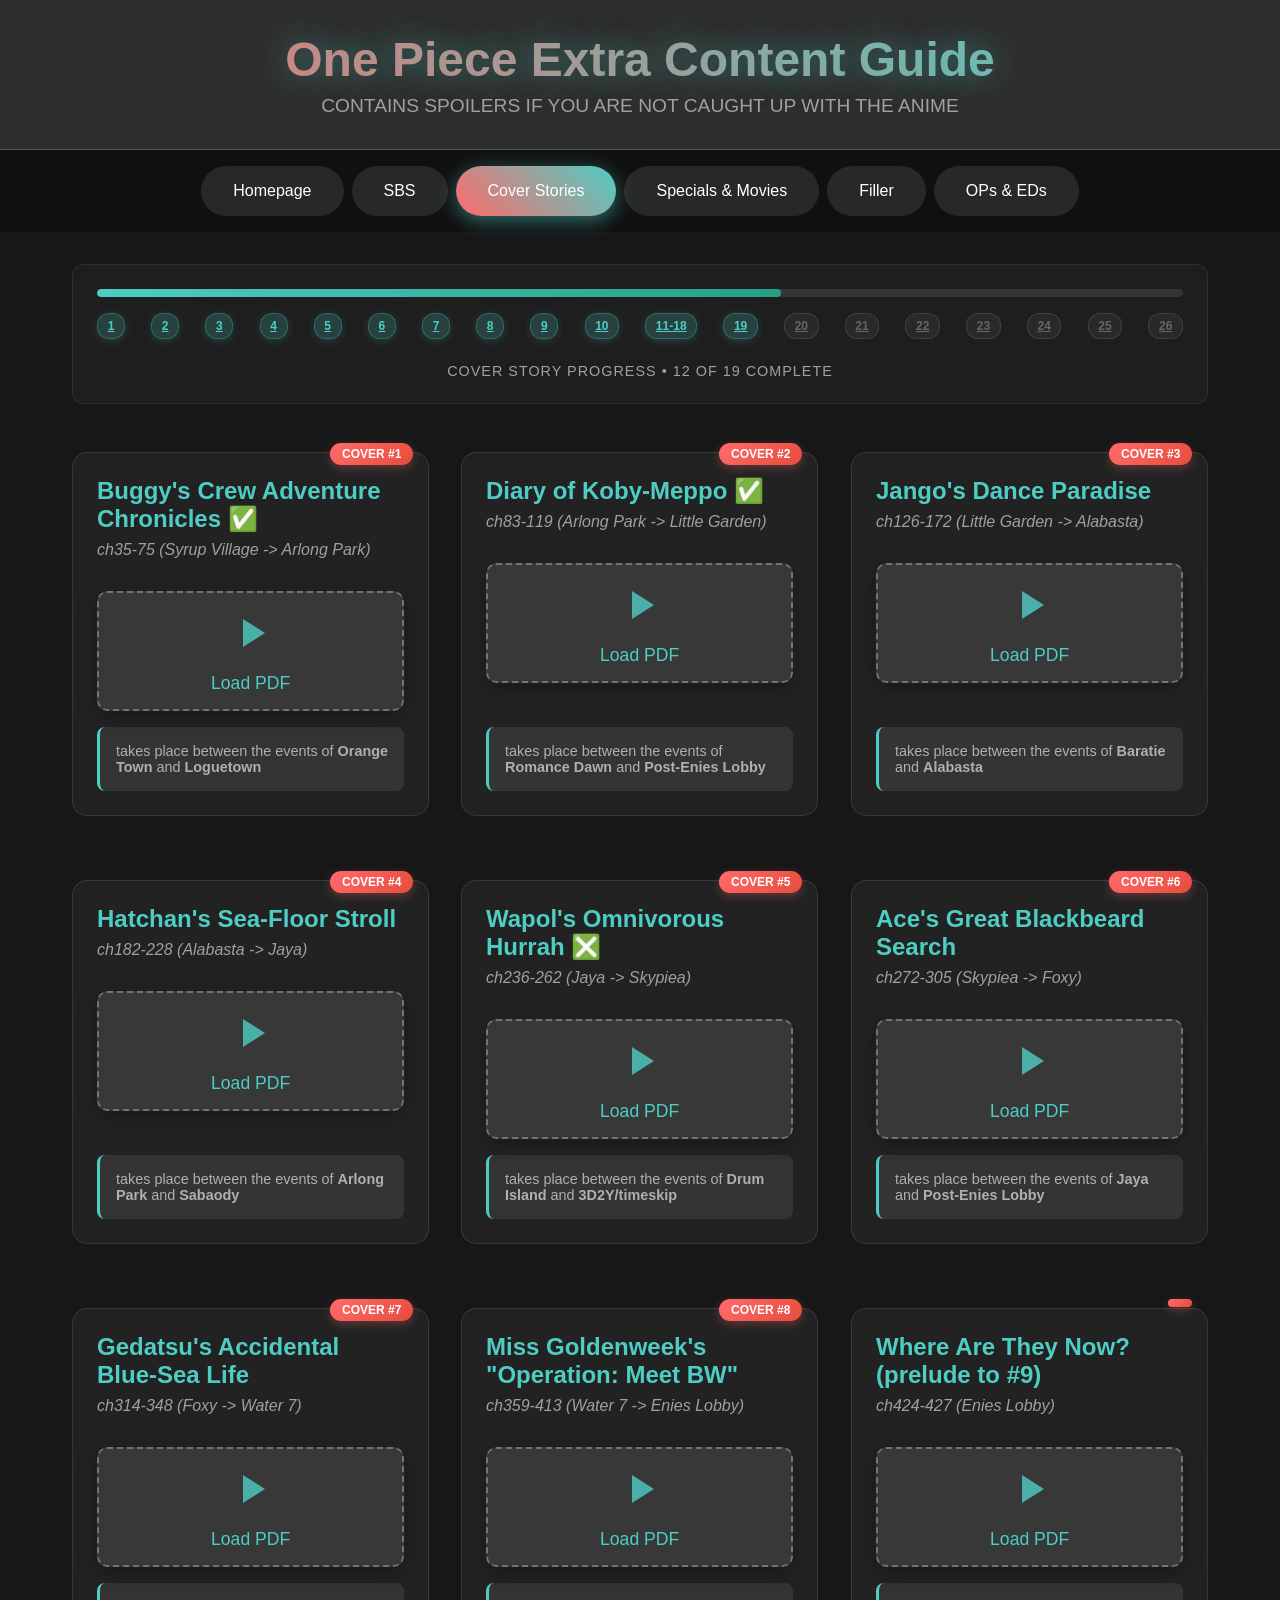
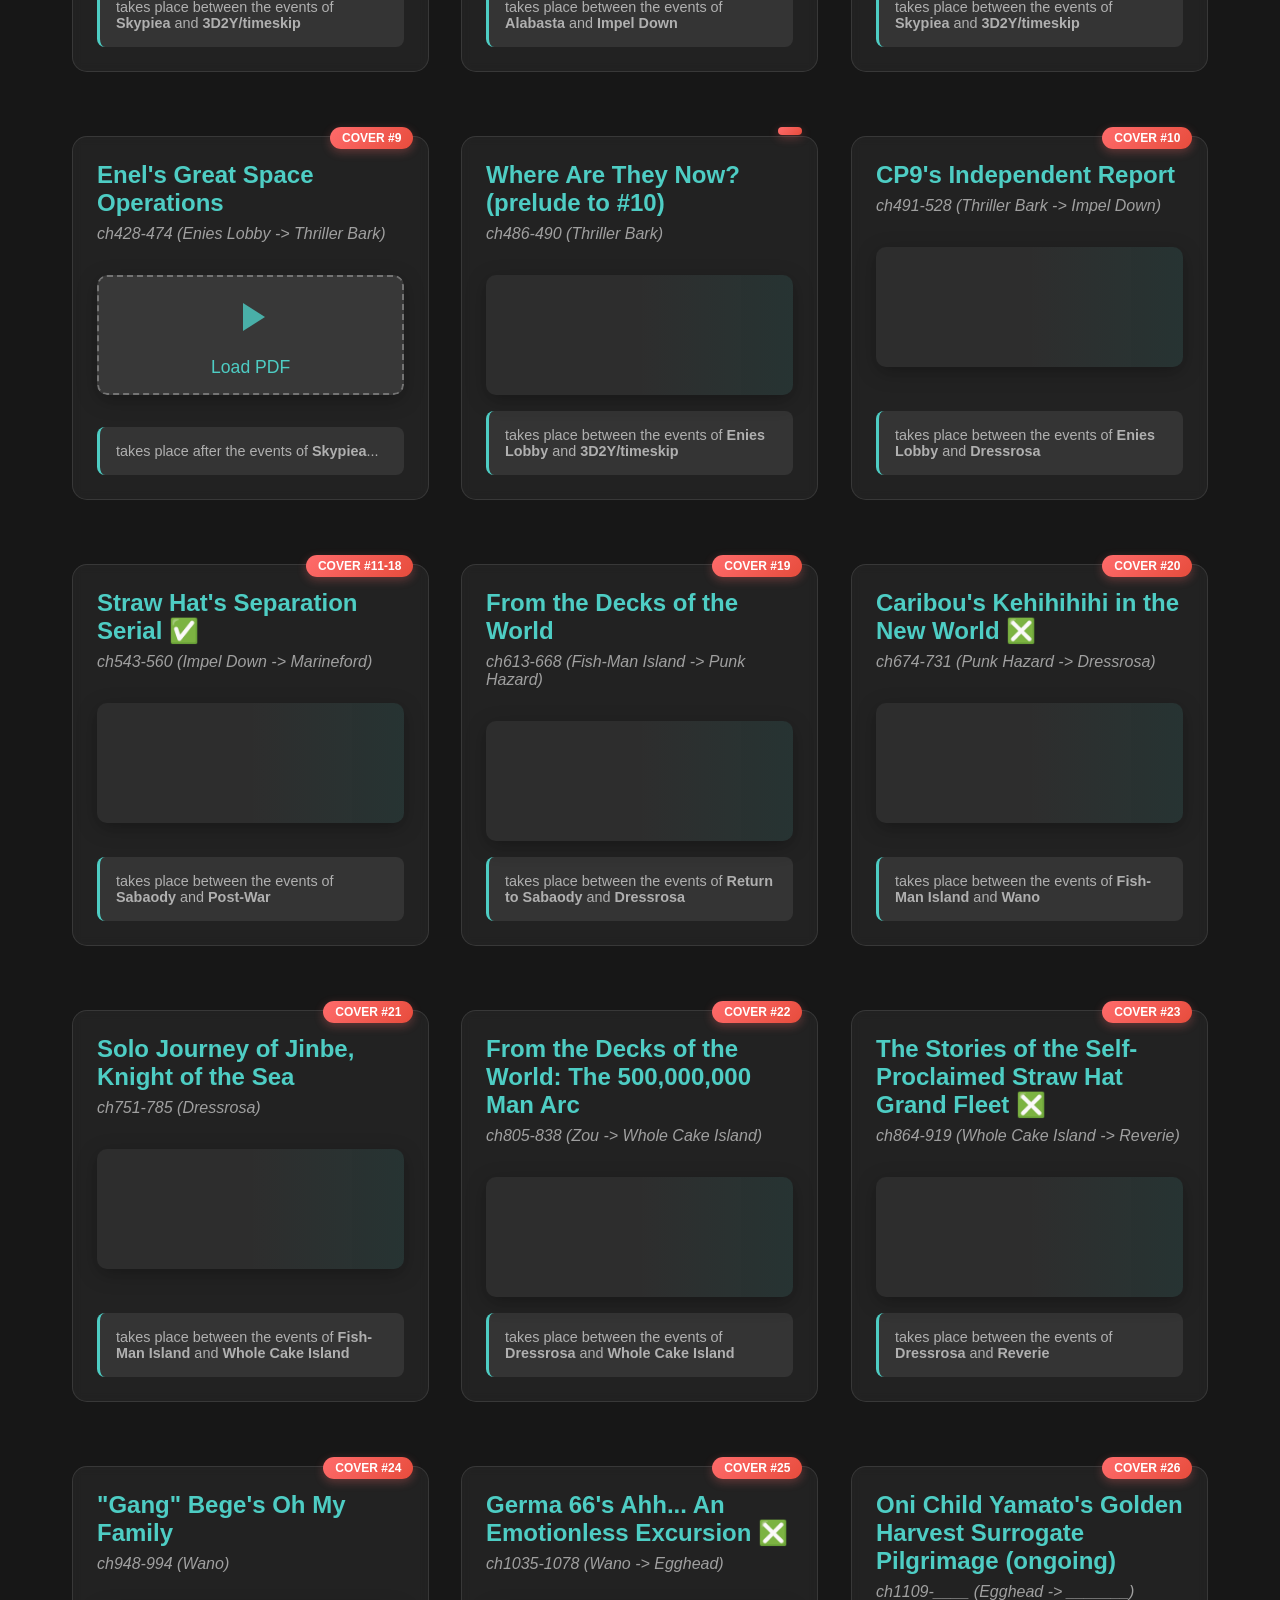
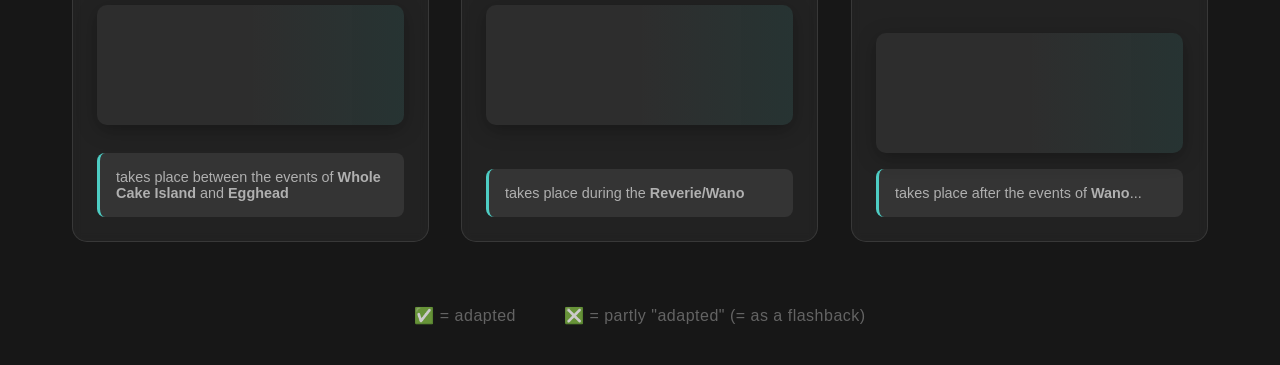
==== commit 06fa6aae: "REFACTOR" ====
--- a/index.html
+++ b/index.html
@@ -1,72 +1,73 @@
 <!DOCTYPE html>
 <html lang="en">
-<head>
-    <meta charset="UTF-8" />
-    <meta name="viewport" content="width=device-width, initial-scale=1.0" />
-    <title>Extra Content Guide</title>
+    <head>
+        <meta charset="UTF-8" />
+        <meta name="viewport" content="width=device-width, initial-scale=1.0" />
+        <title>Extra Content Guide</title>
 
-    <!-- Favicon -->
-    <link rel="icon" href="Luffy.ico">
+        <!-- Favicon -->
+        <link rel="icon" href="Luffy.ico">
 
-    <!-- General Meta Tags -->
-    <meta name="description" content="a comprehensive overview on all One Piece extra content" />
+        <!-- General Meta Tags -->
+        <meta name="description" content="a comprehensive overview on all One Piece extra content" />
 
-    <!-- Open Graph / Social Media Meta Tags -->
-    <meta property="og:type" content="website" />
-    <meta property="og:title" content="One Piece Extra Content Guide" />
-    <meta property="og:description" content="a comprehensive overview on all One Piece extra content" />
-    <meta property="og:image" content="https://strawhatfiles.github.io/extra-content/icon.jpg" />
+        <!-- Open Graph / Social Media Meta Tags -->
+        <meta property="og:type" content="website" />
+        <meta property="og:title" content="One Piece Extra Content Guide" />
+        <meta property="og:description" content="a comprehensive overview on all One Piece extra content" />
+        <meta property="og:image" content="https://strawhatfiles.github.io/extra-content/icon.jpg" />
 
-    <!-- Twitter Card Meta Tags -->
-    <meta name="twitter:card" content="summary" />
-    <meta name="twitter:title" content="One Piece Extra Content Guide" />
-    <meta name="twitter:description" content="a comprehensive overview on all One Piece extra content" />
-    <meta name="twitter:image" content="https://strawhatfiles.github.io/extra-content/icon.jpg" />
+        <!-- Twitter Card Meta Tags -->
+        <meta name="twitter:card" content="summary" />
+        <meta name="twitter:title" content="One Piece Extra Content Guide" />
+        <meta name="twitter:description" content="a comprehensive overview on all One Piece extra content" />
+        <meta name="twitter:image" content="https://strawhatfiles.github.io/extra-content/icon.jpg" />
 
-    <!-- Preconnect to External Domains -->
-    <link rel="preconnect" href="https://drive.google.com" />
-    <link rel="preconnect" href="https://www.youtube-nocookie.com" />
-    <link rel="preconnect" href="https://www.netflix.com" />
+        <!-- Preconnect to External Domains -->
+        <link rel="preconnect" href="https://drive.google.com" />
+        <link rel="preconnect" href="https://www.youtube-nocookie.com" />
+        <link rel="preconnect" href="https://www.netflix.com" />
 
-    <!-- Stylesheet + Version-Based Cache Busting -->
-    <link rel="stylesheet" href="styles.css?v=0.9.5" />
-    <script>const SITE_VERSION = "0.9.5";</script>
-</head>
-<body>
-<div class="header">
-    <h1>One Piece Extra Content Guide</h1>
-    <p class="subtitle">CONTAINS SPOILERS IF YOU ARE NOT CAUGHT UP WITH THE ANIME</p>
-</div>
+        <!-- Stylesheet + Version-Based Cache Busting -->
+        <link rel="stylesheet" href="styles.css?v=0.9.5" />
+        <script>const SITE_VERSION = "0.9.5";</script>
+    </head>
+    <body>
+        <div class="header">
+            <h1>One Piece Extra Content Guide</h1>
+            <p class="subtitle">CONTAINS SPOILERS IF YOU ARE NOT CAUGHT UP WITH THE ANIME</p>
+        </div>
 
-<button id="scrollToggle" class="btn btn-secondary scroll-btn" aria-label="Scroll">
-    <svg id="scrollIcon" xmlns="http://www.w3.org/2000/svg" width="20" height="20" fill="none" stroke="currentColor" stroke-width="2" stroke-linecap="round" stroke-linejoin="round" viewBox="0 0 24 24">
-        <path d="m18 15-6-6-6 6" />
-    </svg>
-</button>
+        <button id="scrollToggle" class="btn btn-secondary scroll-btn" aria-label="Scroll">
+            <svg id="scrollIcon" xmlns="http://www.w3.org/2000/svg" width="20" height="20" fill="none" stroke="currentColor" stroke-width="2" stroke-linecap="round" stroke-linejoin="round" viewBox="0 0 24 24">
+                <path d="m18 15-6-6-6 6" />
+            </svg>
+        </button>
 
-<div class="tab-container">
-    <button class="tab" onclick="showTab('homepage')">Homepage</button>
-    <button class="tab" onclick="showTab('sbs')">SBS</button>
-    <button class="tab active" onclick="showTab('cover-stories')">Cover Stories</button>
-    <button class="tab" onclick="showTab('specials-movies')">Specials & Movies</button>
-    <button class="tab" onclick="showTab('filler')">Filler</button>
-    <button class="tab" onclick="showTab('ops-eds')">OPs & EDs</button>
-</div>
+        <div class="tab-container">
+            <button class="tab" onclick="showTab('homepage')">Homepage</button>
+            <button class="tab" onclick="showTab('sbs')">SBS</button>
+            <button class="tab" onclick="showTab('cover-stories')">Cover Stories</button>
+            <button class="tab" onclick="showTab('specials-movies')">Specials & Movies</button>
+            <button class="tab" onclick="showTab('filler')">Filler</button>
+            <button class="tab" onclick="showTab('ops-eds')">OPs & EDs</button>
+        </div>
 
-<div class="content">
-    <!-- Homepage Tab -->
-    <!-- (Important) SBS Tab -->
-    <!-- Cover Stories Tab -->
-    <!-- Specials & Movies Tab -->
-    <!-- Filler Tab -->
-    <!-- OPs & EDs Tab -->
-</div>
+        <div class="content">
+            <div id="tab-display"></div>
+            <!-- Homepage Tab -->
+            <!-- (Important) SBS Tab -->
+            <!-- Cover Stories Tab -->
+            <!-- Specials & Movies Tab -->
+            <!-- Filler Tab -->
+            <!-- OPs & EDs Tab -->
+        </div>
 
-<script src="main.js"></script>
+        <script src="main.js"></script>
 
-<div id="lightbox" class="lightbox" onclick="closeLightbox()">
-    <span class="lightbox-close" onclick="closeLightbox()">&times;</span>
-    <img class="lightbox-content" id="lightbox-img" src="" alt=""/>
-</div>
-</body>
+        <div id="lightbox" class="lightbox" onclick="closeLightbox()">
+            <span class="lightbox-close" onclick="closeLightbox()">&times;</span>
+            <img class="lightbox-content" id="lightbox-img" src="" alt=""/>
+        </div>
+    </body>
 </html>
